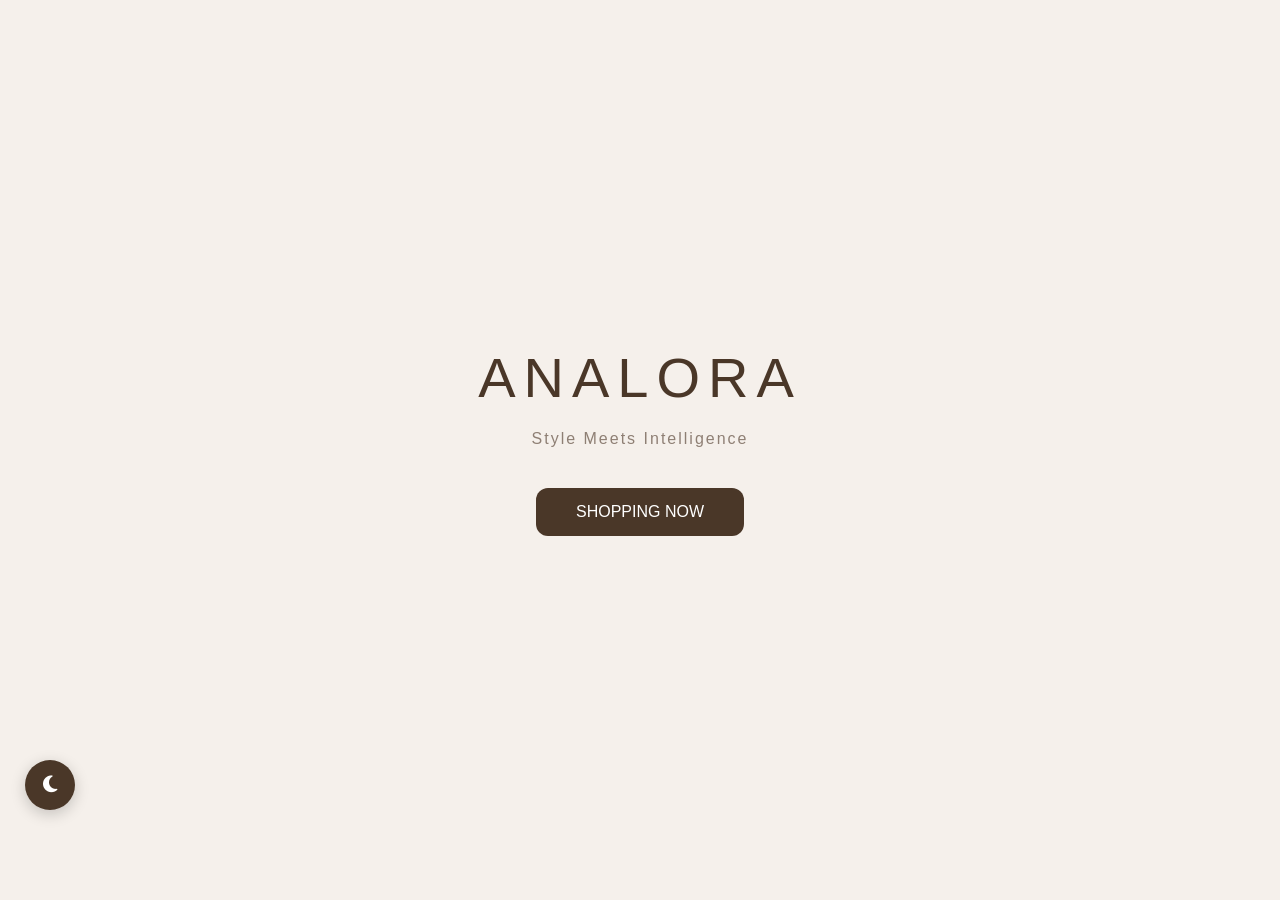
==== index.html @ fb377a67 "Add files via upload" ====
<!DOCTYPE html>
<html lang="ar" dir="rtl">
<head>
    <meta charset="UTF-8">
    <meta name="viewport" content="width=device-width, initial-scale=1.0">
    <meta name="description" content="متجر انالورا - حيث يلتقي الأناقة بالذكاء">
    <meta name="keywords" content="ملابس، أزياء، نسائي، رجالي، متجر أونلاين">
    <title>Analora Store - متجر انالورا</title>
    <link rel="stylesheet" href="https://cdnjs.cloudflare.com/ajax/libs/font-awesome/6.5.1/css/all.min.css">
    <script src="https://cdn.jsdelivr.net/npm/chart.js@4.5.0"></script>

    <link rel="stylesheet" href="css/main.css">
    <link rel="stylesheet" href="css/layout.css">
    <link rel="stylesheet" href="css/components.css">
    <link rel="stylesheet" href="css/pages.css">
    <link rel="stylesheet" href="css/responsive.css">
    <!-- Firebase SDK -->
    <script src="https://www.gstatic.com/firebasejs/9.22.0/firebase-app-compat.js"></script>
    <script src="https://www.gstatic.com/firebasejs/9.22.0/firebase-firestore-compat.js"></script>
    <script src="https://www.gstatic.com/firebasejs/9.22.0/firebase-auth-compat.js"></script>
</head>
<body>

    <!-- ===== LOADING ===== -->
    <div class="loading-overlay" id="loading-overlay">
        <div class="spinner"></div>
    </div>

    <!-- ===== HEADER ===== -->
    <header class="header hidden" id="main-header">
        <div class="header-logo" onclick="showPage('home-page')" title="العودة للرئيسية">ANALORA</div>
        <div class="language-switcher">
            <button class="lang-btn active" data-lang="ar" onclick="setLanguage('ar')">عربي</button>
            <button class="lang-btn" data-lang="en" onclick="setLanguage('en')">English</button>
        </div>
        <div class="header-icons">
            <i class="fas fa-search" onclick="toggleSearch()" title="بحث"></i>
            <i class="fas fa-heart" onclick="showPage('wishlist-page')" title="قائمة المفضلة">
                <span class="wish-count" id="wish-count">0</span>
            </i>
            <i class="fas fa-shopping-bag" onclick="showPage('cart-page')" title="السلة">
                <span class="cart-count" id="cart-count">0</span>
            </i>
        </div>
    </header>

    <!-- ===== SEARCH BAR ===== -->
    <div class="search-bar" id="search-bar">
        <div class="search-input-wrapper">
            <input type="text" class="search-input" id="search-input" placeholder="ابحث عن منتج..." oninput="handleSearch(this.value)">
            <button class="search-icon-btn" onclick="toggleSearch()" title="إغلاق"><i class="fas fa-times"></i></button>
        </div>
        <div class="search-results" id="search-results"></div>
    </div>

    <!-- ===== WELCOME PAGE ===== -->
    <section id="welcome-page" class="page active">
        <h1>ANALORA</h1>
        <p class="tagline" id="site-tagline">Style Meets Intelligence</p>
        <button id="welcome-button" class="btn-main" onclick="showPage('selection-page')">SHOPPING NOW</button>
    </section>

    <!-- ===== SELECTION PAGE ===== -->
    <section id="selection-page" class="page">
        <h2 class="section-title" id="selection-title">اختار مجموعتك من ANALORA</h2>
        <div class="selection-container">
            <button class="gender-card gender-card-women" onclick="showPage('women-page')">
                <div class="gender-image-wrapper">
                    <img src="https://images.unsplash.com/photo-1511919884226-9e5e4e6baa83?auto=format&fit=crop&w=900&q=80" alt="Men's product collection">
                </div>
                <div class="gender-card-body">
                    <div class="gender-card-title" id="women-card-title">ANALORA WOMEN</div>
                    <div class="gender-card-copy" id="women-card-copy">اكتشفي أحدث صيحات الموضة مع لمسات أنثوية جذابة وتصاميم عصرية راقية.</div>
                    <div class="gender-card-cta"><span id="women-card-cta">تسوقي الآن</span> <i class="fas fa-arrow-left"></i></div>
                </div>
            </button>
            <button class="gender-card gender-card-men" onclick="showPage('men-page')">
                <div class="gender-image-wrapper">
                    <img src="https://images.unsplash.com/photo-1524504388940-b1c1722653e1?auto=format&fit=crop&w=900&q=80" alt="Men's fashion collection">
                </div>
                <div class="gender-card-body">
                    <div class="gender-card-title" id="men-card-title">ANALORA MEN</div>
                    <div class="gender-card-copy" id="men-card-copy">استكشف تشكيلات رجالية أنيقة، مريحة، وتتماشى مع كل مناسباتك اليومية.</div>
                    <div class="gender-card-cta"><span id="men-card-cta">تسوق الآن</span> <i class="fas fa-arrow-left"></i></div>
                </div>
            </button>
        </div>
        <div class="back-link" id="selection-back-link" onclick="showPage('welcome-page')">
            <i class="fas fa-arrow-right"></i> العودة للرئيسية
        </div>
    </section>

    <!-- ===== HOME PAGE ===== -->
    <section id="home-page" class="page">
        <div class="home-container">
            <div class="hero-banner">
                <div class="hero-content">
                    <div class="hero-discount" id="hero-discount">25%</div>
                    <div class="hero-text" id="hero-text">خصم على الوصلات الجديدة</div>
                    <button id="hero-button" class="hero-btn" onclick="showPage('women-page')">تسوق الآن</button>
                </div>
                <img src="https://images.unsplash.com/photo-1441986300917-64674bd600d8?w=400&h=400&fit=crop" class="hero-img" alt="عرض خاص">
            </div>
            <div class="shop-by-category">
                <div class="section-header">
                    <h3 id="categories-title">تسوق حسب الفئة</h3>
                </div>
                <div class="category-row">
                    <div class="category-icon-item" onclick="showProducts('women','dresses')">
                        <div class="category-icon-circle"><i class="fas fa-female"></i></div>
                        <span class="category-icon-label" id="category-dresses">فساتين</span>
                    </div>
                    <div class="category-icon-item" onclick="showProducts('women','tops')">
                        <div class="category-icon-circle"><i class="fas fa-tshirt"></i></div>
                        <span class="category-icon-label" id="category-tops">بلوزات</span>
                    </div>
                    <div class="category-icon-item" onclick="showProducts('women','bottoms')">
                        <div class="category-icon-circle"><i class="fas fa-socks"></i></div>
                        <span class="category-icon-label" id="category-bottoms">بناطيل</span>
                    </div>
                    <div class="category-icon-item" onclick="showProducts('women','shoes-bags')">
                        <div class="category-icon-circle"><i class="fas fa-shoe-prints"></i></div>
                        <span class="category-icon-label" id="category-shoes">أحذية</span>
                    </div>
                    <div class="category-icon-item" onclick="showProducts('women','shoes-bags')">
                        <div class="category-icon-circle"><i class="fas fa-shopping-bag"></i></div>
                        <span class="category-icon-label" id="category-bags">حقائب</span>
                    </div>
                </div>
            </div>
            <div class="recommended-section">
                <div class="section-header">
                    <h3 id="recommended-title">موصى به لك</h3>
                    <span class="see-all" id="recommended-see-all" onclick="showPage('women-page')">عرض الكل</span>
                </div>
                <div class="products-scroll" id="recommended-products"></div>
            </div>
        </div>
    </section>

    <!-- ===== WOMEN CATEGORIES ===== -->
    <section id="women-page" class="page">
        <h2 class="section-title">Analora Women</h2>
        <div class="categories-grid">
            <div class="category-card" onclick="showProducts('women', 'dresses')">Dresses</div>
            <div class="category-card" onclick="showProducts('women', 'tops')">Tops</div>
            <div class="category-card" onclick="showProducts('women', 'bottoms')">Bottoms</div>
            <div class="category-card" onclick="showProducts('women', 'shoes-bags')">Shoes & Bags</div>
        </div>
        <div class="back-link" onclick="showPage('selection-page')">
            <i class="fas fa-arrow-right"></i> رجوع للاختيارات
        </div>
    </section>

    <!-- ===== MEN CATEGORIES ===== -->
    <section id="men-page" class="page">
        <h2 class="section-title">Analora Men</h2>
        <div class="categories-grid">
            <div class="category-card" onclick="showProducts('men', 'shirts')">Shirts</div>
            <div class="category-card" onclick="showProducts('men', 'tshirts')">T-shirts</div>
            <div class="category-card" onclick="showProducts('men', 'suits')">Suits</div>
            <div class="category-card" onclick="showProducts('men', 'shoes')">Shoes</div>
        </div>
        <div class="back-link" onclick="showPage('selection-page')">
            <i class="fas fa-arrow-right"></i> رجوع للاختيارات
        </div>
    </section>

    <!-- ===== PRODUCTS PAGE ===== -->
    <section id="products-page" class="page">
        <h2 class="section-title" id="products-title">المنتجات</h2>
        <div class="products-grid" id="products-grid"></div>
        <div class="back-link" id="products-back" onclick="goBackFromProducts()">
            <i class="fas fa-arrow-right"></i> رجوع للأقسام
        </div>
    </section>

    <!-- ===== PRODUCT DETAIL PAGE ===== -->
    <section id="product-detail-page" class="page">
        <div class="product-detail" id="product-detail-content"></div>
        <div class="back-link" onclick="showPage('products-page')">
            <i class="fas fa-arrow-right"></i> رجوع للمنتجات
        </div>
    </section>

    <!-- ===== CART PAGE ===== -->
    <section id="cart-page" class="page">
        <h2 class="section-title">🛒 سلة التسوق</h2>
        <div class="cart-container" id="cart-container">
            <p class="empty-cart">السلة فارغة</p>
        </div>
        <div class="back-link" onclick="showPage('products-page')">
            <i class="fas fa-arrow-right"></i> مواصلة التسوق
        </div>
    </section>

    <!-- ===== CHECKOUT PAGE ===== -->
    <section id="checkout-page" class="page">
        <h2 class="section-title">📦 إتمام الطلب</h2>
        <div class="checkout-container" id="checkout-container">
            <div class="checkout-section">
                <div class="checkout-section-title">
                    <i class="fas fa-map-marker-alt"></i>
                    عنوان التوصيل
                    <button class="change-btn auto-start">تغيير</button>
                </div>
                <div class="address-card active">
                    <div class="address-name">سارة أحمد</div>
                    <div class="address-details">١٢ شارع محمد فريد، القاهرة، مصر</div>
                    <div class="address-phone">+20 100 123 4567</div>
                </div>
            </div>
            <div class="checkout-section">
                <div class="checkout-section-title">
                    <i class="fas fa-clipboard-list"></i>
                    ملخص الطلب
                </div>
                <div id="checkout-items"></div>
                <div id="checkout-summary" class="summary-divider"></div>
            </div>
            <div class="checkout-section">
                <div class="checkout-section-title">
                    <i class="fas fa-credit-card"></i>
                    طريقة الدفع
                </div>
                <label class="payment-method active" for="payment-cod" onclick="selectPayment(this)">
                    <input type="radio" id="payment-cod" name="payment" checked title="الدفع عند الاستلام">
                    <div class="payment-icon"><i class="fas fa-money-bill-wave"></i></div>
                    <div class="payment-label">الدفع عند الاستلام</div>
                </label>
                <label class="payment-method" for="payment-card" onclick="selectPayment(this)">
                    <input type="radio" id="payment-card" name="payment" title="بطاقة ائتمان">
                    <div class="payment-icon"><i class="fas fa-credit-card"></i></div>
                    <div class="payment-label">بطاقة ائتمان</div>
                    <div class="payment-logo">VISA / MasterCard</div>
                </label>
                <label class="payment-method" for="payment-vf" onclick="selectPayment(this)">
                    <input type="radio" id="payment-vf" name="payment" title="فودافون كاش">
                    <div class="payment-icon"><i class="fas fa-mobile-alt"></i></div>
                    <div class="payment-label">فودافون كاش</div>
                </label>
            </div>
            <div class="checkout-section">
                <div class="checkout-section-title">
                    <i class="fas fa-tag"></i>
                    كود الخصم
                </div>
                <div class="promo-input-wrapper">
                    <input type="text" class="promo-input" placeholder="أدخل كود الخصم">
                    <button class="promo-btn">تطبيق</button>
                </div>
            </div>
            <button class="btn-place-order" onclick="placeOrder()">
                <i class="fas fa-lock"></i>
                <span id="place-order-text">إتمام الطلب</span>
            </button>
        </div>
    </section>

    <!-- ===== WISHLIST PAGE ===== -->
    <section id="wishlist-page" class="page">
        <h2 class="section-title">❤️ قائمة المفضلة</h2>
        <div class="wishlist-grid" id="wishlist-grid"></div>
        <div class="back-link" onclick="showPage('products-page')">
            <i class="fas fa-arrow-right"></i> مواصلة التسوق
        </div>
    </section>

    <!-- ===== PROFILE PAGE ===== -->
    <section id="profile-page" class="page">
        <div class="profile-container">
            <div class="profile-header">
                <img src="https://images.unsplash.com/photo-1494790108377-be9c29b29330?w=200" class="profile-avatar" alt="صورة المستخدم">
                <div class="profile-info">
                    <div class="profile-name">سارة أحمد</div>
                    <div class="profile-handle">@analora_user</div>
                </div>
                <button class="profile-edit-btn" aria-label="تعديل الملف الشخصي" title="تعديل الملف الشخصي"><i class="fas fa-pen"></i></button>
            </div>
            <div class="profile-menu">
                <div class="profile-menu-item" onclick="showPage('orders-page')">
                    <div class="profile-menu-icon"><i class="fas fa-file-invoice"></i></div>
                    <div class="profile-menu-label">طلباتي</div>
                    <div class="profile-menu-arrow"><i class="fas fa-chevron-left"></i></div>
                </div>
                <div class="profile-menu-item" onclick="showPage('wishlist-page')">
                    <div class="profile-menu-icon"><i class="fas fa-heart"></i></div>
                    <div class="profile-menu-label">المفضلة</div>
                    <div class="profile-menu-arrow"><i class="fas fa-chevron-left"></i></div>
                </div>
                <div class="profile-menu-item">
                    <div class="profile-menu-icon"><i class="fas fa-map-marker-alt"></i></div>
                    <div class="profile-menu-label">العناوين</div>
                    <div class="profile-menu-arrow"><i class="fas fa-chevron-left"></i></div>
                </div>
                <div class="profile-menu-item">
                    <div class="profile-menu-icon"><i class="fas fa-credit-card"></i></div>
                    <div class="profile-menu-label">طرق الدفع</div>
                    <div class="profile-menu-arrow"><i class="fas fa-chevron-left"></i></div>
                </div>
                <div class="profile-menu-item" onclick="showPage('analytics-page')">
                    <div class="profile-menu-icon"><i class="fas fa-chart-line"></i></div>
                    <div class="profile-menu-label">تحليل سلوكي</div>
                    <div class="profile-menu-arrow"><i class="fas fa-chevron-left"></i></div>
                </div>
                <div class="profile-menu-item">
                    <div class="profile-menu-icon"><i class="fas fa-cog"></i></div>
                    <div class="profile-menu-label">الإعدادات</div>
                    <div class="profile-menu-arrow"><i class="fas fa-chevron-left"></i></div>
                </div>
                <div class="profile-menu-item">
                    <div class="profile-menu-icon"><i class="fas fa-question-circle"></i></div>
                    <div class="profile-menu-label">المساعدة والدعم</div>
                    <div class="profile-menu-arrow"><i class="fas fa-chevron-left"></i></div>
                </div>
            </div>
            <button class="btn-logout" onclick="logout()">
                <i class="fas fa-sign-out-alt"></i> تسجيل الخروج
            </button>
        </div>
    </section>

    <!-- ===== ORDERS PAGE ===== -->
    <section id="orders-page" class="page">
        <h2 class="section-title">📋 طلباتي</h2>
        <div class="checkout-container" id="orders-container">
            <div class="checkout-section">
                <div class="order-item">
                    <img src="https://images.unsplash.com/photo-1595777457583-95e059d581b8?w=200" class="order-item-img" alt="طلب">
                    <div class="order-item-info">
                        <div class="order-item-name">طلب #1234</div>
                        <div class="order-item-meta">فستان سهرة أنيق - مقاس M</div>
                    </div>
                    <div class="order-item-price">١٢٩٩ ج.م</div>
                </div>
                <div class="status-row">
                    <span class="status-text status-success"><i class="fas fa-check-circle"></i> تم التوصيل</span>
                    <span class="status-text status-date">٢٠٢٦/٠٤/١٥</span>
                </div>
            </div>
            <div class="checkout-section">
                <div class="order-item">
                    <img src="https://images.unsplash.com/photo-1521572163474-6864f9cf17ab?w=200" class="order-item-img" alt="طلب">
                    <div class="order-item-info">
                        <div class="order-item-name">طلب #1235</div>
                        <div class="order-item-meta">تيشيرت أساسي أسود - مقاس L</div>
                    </div>
                    <div class="order-item-price">٢٤٩ ج.م</div>
                </div>
                <div class="status-row">
                    <span class="status-text status-warning"><i class="fas fa-shipping-fast"></i> قيد الشحن</span>
                    <span class="status-text status-date">٢٠٢٦/٠٥/٠١</span>
                </div>
            </div>
        </div>
        <div class="back-link" onclick="showPage('profile-page')">
            <i class="fas fa-arrow-right"></i> رجوع للملف الشخصي
        </div>
    </section>

    <!-- ===== ANALYTICS PAGE ===== -->
    <section id="analytics-page" class="page">
        <div class="analytics-container">
            <div class="analytics-header">
                <h2>📊 تحليل سلوك المستهلك</h2>
                <p>رؤى عميقة حول تفضيلاتك وعادات شرائك</p>
            </div>
            <div class="kpi-grid">
                <div class="kpi-card">
                    <div class="kpi-icon brown"><i class="fas fa-shopping-bag"></i></div>
                    <div class="kpi-value" id="kpi-orders">12</div>
                    <div class="kpi-label">جلسات الشراء</div>
                    <div class="kpi-change positive"><i class="fas fa-arrow-up"></i> +25% هذا الشهر</div>
                </div>
                <div class="kpi-card">
                    <div class="kpi-icon green"><i class="fas fa-wallet"></i></div>
                    <div class="kpi-value" id="kpi-spent">8,450</div>
                    <div class="kpi-label">قيمة الصفحات (مشتريات)</div>
                    <div class="kpi-change positive"><i class="fas fa-arrow-up"></i> +15% هذا الشهر</div>
                </div>
                <div class="kpi-card">
                    <div class="kpi-icon red"><i class="fas fa-heart"></i></div>
                    <div class="kpi-value" id="kpi-wishlist">8</div>
                    <div class="kpi-label">الزوار العائدون</div>
                    <div class="kpi-change negative"><i class="fas fa-arrow-down"></i> -2 هذا الأسبوع</div>
                </div>
                <div class="kpi-card">
                    <div class="kpi-icon gold"><i class="fas fa-percentage"></i></div>
                    <div class="kpi-value" id="kpi-discount">35%</div>
                    <div class="kpi-label">معدل التحويل للشراء</div>
                    <div class="kpi-change positive"><i class="fas fa-arrow-up"></i> +5% هذا الشهر</div>
                </div>
            </div>
            <div class="chart-section">
                <div class="chart-header">
                    <div class="chart-title">📅 الجلسات والمشتريات حسب الشهر</div>
                    <div class="chart-filter">
                        <button class="filter-btn active" onclick="updateSpendingChart('6months', this)">٦ أشهر</button>
                        <button class="filter-btn" onclick="updateSpendingChart('year', this)">سنة</button>
                    </div>
                </div>
                <div class="chart-canvas-container">
                    <canvas id="spendingChart"></canvas>
                </div>
            </div>
            <div class="chart-section">
                <div class="chart-header">
                    <div class="chart-title">🎯 توزيع أنواع الزوار</div>
                </div>
                <div class="chart-canvas-container">
                    <canvas id="categoryChart"></canvas>
                </div>
            </div>
            <div class="chart-section">
                <div class="chart-header">
                    <div class="chart-title">📈 سلوك التصفح vs الشراء</div>
                </div>
                <div class="chart-canvas-container">
                    <canvas id="behaviorChart"></canvas>
                </div>
            </div>
            <div class="insights-grid">
                <div class="insight-card">
                    <div class="insight-title">🛍️ فئة مفضلة</div>
                    <div class="insight-text">أنت تفضل قسم الفساتين بنسبة 45% من إجمالي مشترياتك.</div>
                </div>
                <div class="insight-card">
                    <div class="insight-title">⏰ أفضل وقت للشراء</div>
                    <div class="insight-text">معظم مشترياتك تتم يوم الجمعة بين الساعة ٧-٩ مساءً.</div>
                </div>
                <div class="insight-card">
                    <div class="insight-title">💡 توفير محتمل</div>
                    <div class="insight-text">إذا انتظرت العروض الموسمية، يمكنك توفير حتى ٢٠%.</div>
                </div>
            </div>
            <div class="chart-section">
                <div class="chart-title">📋 تفاصيل السلوك الشرائي</div>
                <table class="behavior-table">
                    <thead>
                        <tr>
                            <th>الفئة</th>
                            <th>عدد الزيارات</th>
                            <th>عدد المشتريات</th>
                            <th>معدل التحويل</th>
                            <th>الاتجاه</th>
                        </tr>
                    </thead>
                    <tbody id="behavior-table-body">
                        <tr>
                            <td>فساتين</td>
                            <td>45</td>
                            <td>8</td>
                            <td>17.8%</td>
                            <td><span class="trend-indicator trend-up"><i class="fas fa-arrow-up"></i> صاعد</span></td>
                        </tr>
                        <tr>
                            <td>بلوزات</td>
                            <td>32</td>
                            <td>5</td>
                            <td>15.6%</td>
                            <td><span class="trend-indicator trend-up"><i class="fas fa-arrow-up"></i> صاعد</span></td>
                        </tr>
                        <tr>
                            <td>أحذية</td>
                            <td>28</td>
                            <td>3</td>
                            <td>10.7%</td>
                            <td><span class="trend-indicator trend-down"><i class="fas fa-arrow-down"></i> هابط</span></td>
                        </tr>
                        <tr>
                            <td>حقائب</td>
                            <td>15</td>
                            <td>2</td>
                            <td>13.3%</td>
                            <td><span class="trend-indicator trend-up"><i class="fas fa-arrow-up"></i> صاعد</span></td>
                        </tr>
                    </tbody>
                </table>
            </div>
        </div>
        <div class="back-link" onclick="showPage('profile-page')">
            <i class="fas fa-arrow-right"></i> رجوع للملف الشخصي
        </div>
    </section>

    <!-- ===== FOOTER ===== -->
    <footer class="footer hidden" id="main-footer">
        <div class="footer-content">
            <div class="footer-section">
                <h4>ANALORA</h4>
                <p>Style Meets Intelligence</p>
                <p>أنا لورا، حيث يلتقي الأناقة بالذكاء</p>
            </div>
            <div class="footer-section">
                <h4>روابط سريعة</h4>
                <a href="#" onclick="event.preventDefault(); showPage('home-page')">الرئيسية</a>
                <a href="#" onclick="event.preventDefault(); showPage('selection-page')">المجموعات</a>
                <a href="#" onclick="event.preventDefault(); showPage('cart-page')">السلة</a>
                <a href="#" onclick="event.preventDefault(); showPage('wishlist-page')">المفضلة</a>
            </div>
            <div class="footer-section">
                <h4>تواصل معنا</h4>
                <p><i class="fas fa-envelope"></i> hello@analora.com</p>
                <p><i class="fas fa-phone"></i> +20 123 456 7890</p>
                <div class="social-icons">
                    <a href="https://facebook.com" target="_blank" rel="noopener noreferrer" title="Facebook"><i class="fab fa-facebook-f"></i></a>
                    <a href="https://instagram.com" target="_blank" rel="noopener noreferrer" title="Instagram"><i class="fab fa-instagram"></i></a>
                    <a href="https://twitter.com" target="_blank" rel="noopener noreferrer" title="Twitter"><i class="fab fa-twitter"></i></a>
                    <a href="https://whatsapp.com" target="_blank" rel="noopener noreferrer" title="WhatsApp"><i class="fab fa-whatsapp"></i></a>
                </div>
            </div>
        </div>
        <div class="footer-bottom">
            © 2026 Analora Store. جميع الحقوق محفوظة.
        </div>
    </footer>

    <!-- ===== BOTTOM NAVIGATION ===== -->
    <nav class="bottom-nav hidden" id="bottom-nav">
        <div class="nav-item active" onclick="showPage('home-page')" data-page="home-page">
            <i class="fas fa-home"></i>
            <span>الرئيسية</span>
        </div>
        <div class="nav-item" onclick="showPage('women-page')" data-page="women-page">
            <i class="fas fa-store"></i>
            <span>المتجر</span>
        </div>
        <div class="nav-center-btn" onclick="showPage('analytics-page')">
            <i class="fas fa-plus"></i>
        </div>
        <div class="nav-item" onclick="showPage('cart-page')" data-page="cart-page">
            <i class="fas fa-shopping-bag"></i>
            <span>السلة</span>
        </div>
        <div class="nav-item" onclick="showPage('profile-page')" data-page="profile-page">
            <i class="fas fa-user"></i>
            <span>حسابي</span>
        </div>
    </nav>

    <!-- ===== THEME TOGGLE ===== -->
    <button class="theme-toggle" id="theme-toggle" onclick="toggleTheme()" title="تبديل الوضع">
        <i class="fas fa-moon" id="theme-icon"></i>
    </button>

    <!-- ===== SCRIPTS - ORDER IS CRITICAL ===== -->
    <script src="js/config.js"></script>
    <script src="js/consumer-dataset.js"></script>
    <script src="js/data.js"></script>
    <script src="js/utils.js"></script>
    <script src="js/theme.js"></script>
    <script src="js/navigation.js"></script>
    <script src="js/search.js"></script>
    <script src="js/products.js"></script>
    <script src="js/wishlist.js"></script>
    <script src="js/cart.js"></script>
    <script src="js/checkout.js"></script>
    <script src="js/charts.js"></script>
    <script src="js/firebase.js"></script>
    <script src="js/app.js"></script>

</body>
</html>
---- css/main.css ----
/* ===== CSS Variables ===== */
:root {
    --bg-color: #f5f0eb;
    --main-brown: #4a3728;
    --white: #ffffff;
    --accent: #d7ccc8;
    --light-brown: #8e7f74;
    --hover-brown: #3d2e21;
    --card-bg: #ffffff;
    --text-color: #4a3728;
    --border-color: #d7ccc8;
    --shadow: rgba(0,0,0,0.05);
    --input-bg: #ffffff;
    --footer-bg: #4a3728;
    --footer-text: #d7ccc8;
    --success-color: #27ae60;
    --error-color: #c0392b;
    --warning-color: #f39c12;
    --gold: #c9a882;
    --cream: #faf6f1;
}

[data-theme="dark"] {
    --bg-color: #1a1512;
    --main-brown: #c9a882;
    --white: #2d2420;
    --accent: #5a4a3f;
    --light-brown: #a09080;
    --hover-brown: #d4b896;
    --card-bg: #2d2420;
    --text-color: #e8ddd4;
    --border-color: #5a4a3f;
    --shadow: rgba(0,0,0,0.3);
    --input-bg: #3d3228;
    --footer-bg: #2d2420;
    --footer-text: #a09080;
    --cream: #2d2420;
}

/* ===== Reset & Base ===== */
* { margin: 0; padding: 0; box-sizing: border-box; }
html { scroll-behavior: smooth; }

body {
    font-family: 'Segoe UI', Tahoma, Geneva, Verdana, sans-serif;
    background-color: var(--bg-color);
    color: var(--text-color);
    overflow-x: hidden;
    transition: background-color 0.4s, color 0.4s;
    min-height: 100vh;
    display: flex;
    flex-direction: column;
}

/* ===== Typography ===== */
h1 {
    font-size: 3.5rem;
    letter-spacing: 8px;
    margin-bottom: 5px;
    font-weight: 300;
    color: var(--main-brown);
    transition: color 0.4s;
    animation: slideDown 0.6s ease;
}

.section-title {
    font-weight: 400;
    margin-bottom: 30px;
    font-size: 1.8rem;
    color: var(--text-color);
    animation: slideDown 0.6s ease;
}

/* ===== Buttons ===== */
.btn-main {
    background-color: var(--main-brown);
    color: white;
    padding: 15px 40px;
    border: none;
    border-radius: 12px;
    font-size: 1rem;
    cursor: pointer;
    transition: background-color 0.3s ease;
    letter-spacing: normal;
    animation: fadeIn 0.8s ease 0.4s both;
}

.btn-main:hover { background-color: var(--hover-brown); }
.btn-main:active { opacity: 0.95; }

.btn-add-cart {
    background: var(--main-brown);
    color: white;
    padding: 12px 40px;
    border: none;
    border-radius: 12px;
    font-size: 1rem;
    cursor: pointer;
    transition: background-color 0.3s ease;
    display: flex;
    align-items: center;
    gap: 10px;
}

.btn-add-cart:hover { background: var(--hover-brown); }
.btn-add-cart:active { opacity: 0.95; }

/* ===== Theme Toggle ===== */
.theme-toggle {
    position: fixed;
    bottom: 90px;
    left: 25px;
    width: 50px; height: 50px;
    border-radius: 50%;
    background: var(--main-brown);
    color: white;
    border: none;
    cursor: pointer;
    font-size: 1.2rem;
    box-shadow: 0 4px 15px rgba(0,0,0,0.2);
    z-index: 1001;
    transition: 0.3s;
    display: flex;
    align-items: center;
    justify-content: center;
}

.theme-toggle:hover { transform: scale(1.1); }
.theme-toggle:active { transform: scale(0.95); }

/* ===== Loading ===== */
.loading-overlay {
    position: fixed;
    top: 0; left: 0; right: 0; bottom: 0;
    background: rgba(245, 240, 235, 0.95);
    display: none;
    align-items: center;
    justify-content: center;
    z-index: 2000;
}

[data-theme="dark"] .loading-overlay { background: rgba(26, 21, 18, 0.95); }
.loading-overlay.active { display: flex; }

.spinner {
    width: 50px; height: 50px;
    border: 3px solid var(--border-color);
    border-top-color: var(--main-brown);
    border-radius: 50%;
    animation: spin 1s linear infinite;
}

/* ===== Toast ===== */
.toast {
    position: fixed;
    bottom: 90px;
    left: 50%;
    transform: translateX(-50%);
    background: var(--main-brown);
    color: white;
    padding: 12px 30px;
    border-radius: 25px;
    font-size: 0.95rem;
    z-index: 3000;
    animation: slideUp 0.3s ease;
    box-shadow: 0 4px 15px rgba(0,0,0,0.2);
}

/* ===== Back Link ===== */
.back-link {
    margin-top: 40px;
    color: var(--main-brown);
    cursor: pointer;
    font-size: 0.9rem;
    opacity: 0.7;
    transition: 0.3s;
    display: flex;
    align-items: center;
    gap: 5px;
    -webkit-user-select: none;
    -moz-user-select: none;
    -ms-user-select: none;
    user-select: none;
}

.back-link:hover { opacity: 1; transform: translateX(-5px); }

/* ===== Empty State ===== */
.empty-cart {
    color: var(--light-brown);
    font-size: 1.1rem;
    margin: 40px 0;
    text-align: center;
}

/* ===== Animations ===== */
@keyframes fadeIn {
    from { opacity: 0; transform: translateY(20px); }
    to { opacity: 1; transform: translateY(0); }
}

@keyframes slideDown {
    from { opacity: 0; transform: translateY(-20px); }
    to { opacity: 1; transform: translateY(0); }
}

@keyframes slideUp {
    from { transform: translateX(-50%) translateY(100px); opacity: 0; }
    to { transform: translateX(-50%) translateY(0); opacity: 1; }
}

@keyframes spin { to { transform: rotate(360deg); } }

@keyframes pulse {
    0%, 100% { transform: scale(1); }
    50% { transform: scale(1.2); }
}

.page.active { animation: fadeIn 0.4s ease; }

/* ===== Responsive ===== */
@media (max-width: 600px) {
    h1 { font-size: 2.5rem; letter-spacing: 4px; }
    .section-title { font-size: 1.5rem; }
    .btn-main { padding: 15px 40px; font-size: 1rem; }
    .btn-add-cart { padding: 12px 40px; }
}

@media (max-width: 400px) {
    h1 { font-size: 2rem; }
    .section-title { font-size: 1.3rem; }
}
---- css/layout.css ----
/* ===== HEADER ===== */
.header {
    position: fixed;
    top: 0; left: 0; right: 0;
    height: 60px;
    background: var(--card-bg);
    display: flex;
    justify-content: space-between;
    align-items: center;
    padding: 0 25px;
    box-shadow: 0 2px 15px var(--shadow);
    z-index: 1000;
    transition: background-color 0.4s;
}
.header-logo {
    font-size: 1.5rem;
    font-weight: 300;
    letter-spacing: 4px;
    cursor: pointer;
    color: var(--main-brown);
    transition: color 0.4s, transform 0.3s;
    -webkit-user-select: none;
    -moz-user-select: none;
    -ms-user-select: none;
    user-select: none;
}
.header-logo:hover { transform: scale(1.05); }

/* ===== SEARCH BAR ===== */
.search-bar {
    position: fixed;
    top: 60px; left: 0; right: 0;
    background: var(--card-bg);
    padding: 15px 20px;
    box-shadow: 0 2px 10px var(--shadow);
    z-index: 999;
    display: none;
    transform: translateY(-100%);
    transition: transform 0.3s;
}
.search-bar.active {
    display: block;
    transform: translateY(0);
}

/* ===== BOTTOM NAVIGATION ===== */
.bottom-nav {
    position: fixed;
    bottom: 0; left: 0; right: 0;
    height: 70px;
    background: var(--card-bg);
    display: flex;
    justify-content: space-around;
    align-items: center;
    box-shadow: 0 -2px 15px var(--shadow);
    z-index: 1000;
    transition: background-color 0.4s;
    padding-bottom: env(safe-area-inset-bottom);
}

.language-switcher {
    display: flex;
    gap: 8px;
    align-items: center;
}

.language-switcher .lang-btn {
    padding: 7px 14px;
    border-radius: 12px;
    border: 1px solid transparent;
    background: var(--card-bg);
    color: var(--main-brown);
    font-size: 0.9rem;
    cursor: pointer;
    transition: background-color 0.2s ease, color 0.2s ease, border-color 0.2s ease;
}

.language-switcher .lang-btn:hover {
    background: var(--accent);
    color: white;
}

.language-switcher .lang-btn.active {
    background: var(--main-brown);
    color: white;
    border-color: var(--main-brown);
}

.header-icons { display: flex; gap: 20px; font-size: 1.2rem; cursor: pointer; color: var(--main-brown); position: relative; }
.header-icons i { transition: 0.2s; }
.header-icons i:hover { transform: scale(1.1); }
.cart-count, .wish-count {
    position: absolute; top: -8px; right: -8px;
    background: var(--error-color); color: white;
    font-size: 0.65rem; width: 18px; height: 18px;
    border-radius: 50%; display: flex; align-items: center; justify-content: center;
}
.search-input-wrapper { display: flex; gap: 10px; }
.search-input { flex: 1; padding: 12px 16px; border-radius: 25px; border: 1px solid var(--border-color); background: var(--input-bg); }

.nav-item { display: flex; flex-direction: column; align-items: center; gap: 4px; font-size: 0.7rem; color: var(--light-brown); cursor: pointer; transition: 0.2s; }
.nav-item i { font-size: 1.2rem; }
.nav-item.active { color: var(--main-brown); }
.nav-center-btn {
    width: 56px; height: 56px; border-radius: 50%;
    background: var(--main-brown); color: white;
    display: flex; align-items: center; justify-content: center;
    font-size: 1.4rem; margin-top: -25px; cursor: pointer;
    box-shadow: 0 4px 15px rgba(0,0,0,0.2);
}
.footer-content { display: grid; grid-template-columns: repeat(auto-fit, minmax(200px, 1fr)); gap: 30px; max-width: 1200px; margin: 0 auto; }
.footer-section a { display: block; color: var(--footer-text); text-decoration: none; margin: 6px 0; opacity: 0.85; }
.footer-bottom { text-align: center; margin-top: 30px; padding-top: 20px; border-top: 1px solid rgba(255,255,255,0.1); font-size: 0.85rem; }
.social-icons { display: flex; gap: 15px; margin-top: 10px; }
.social-icons a { color: var(--footer-text); font-size: 1.1rem; }

.home-container { width: 100%; padding: 0 10px; }
.hero-img { width: 140px; height: 140px; border-radius: 15px; object-fit: cover; }
.hero-content { flex: 1; }
.hero-discount { font-size: 2.5rem; font-weight: 700; }
.hero-btn { margin-top: 15px; padding: 10px 25px; background: white; color: var(--main-brown); border: none; border-radius: 20px; cursor: pointer; }
.category-row { display: flex; gap: 15px; overflow-x: auto; padding: 10px 0; }
.category-icon-item { text-align: center; cursor: pointer; min-width: 70px; }
.category-icon-circle { width: 55px; height: 55px; border-radius: 50%; background: var(--card-bg); display: flex; align-items: center; justify-content: center; margin: 0 auto 8px; }
.section-header { display: flex; justify-content: space-between; align-items: center; margin-bottom: 15px; }
.see-all { color: var(--main-brown); cursor: pointer; font-size: 0.9rem; }

.checkout-container { max-width: 600px; margin: 0 auto; }
.checkout-section { background: var(--card-bg); border-radius: 15px; padding: 20px; margin-bottom: 15px; box-shadow: 0 2px 10px var(--shadow); }
.checkout-section-title { display: flex; align-items: center; gap: 10px; font-weight: 600; margin-bottom: 15px; }
.order-item { display: flex; gap: 12px; align-items: center; }
.order-item-img { width: 60px; height: 60px; border-radius: 10px; object-fit: cover; }
.order-item-info { flex: 1; }
.order-item-price { font-weight: 600; color: var(--main-brown); }
.payment-method { display: flex; align-items: center; gap: 12px; padding: 12px; border: 1px solid var(--border-color); border-radius: 10px; margin-bottom: 10px; cursor: pointer; }
.payment-method.active { border-color: var(--main-brown); background: var(--cream); }
.btn-place-order { width: 100%; padding: 16px; background: var(--main-brown); color: white; border: none; border-radius: 12px; font-size: 1rem; cursor: pointer; margin-top: 10px; }

/* ===== FOOTER ===== */
.footer {
    background: var(--footer-bg);
    color: var(--footer-text);
    padding: 40px 20px 20px;
    width: 100%;
    margin-top: auto;
    transition: background-color 0.4s;
}
---- css/components.css ----
/* ===== BUTTONS ===== */
.btn-main {
    background-color: var(--main-brown);
    color: white;
    padding: 15px 40px;
    border: none;
    border-radius: 12px;
    font-size: 1rem;
    cursor: pointer;
    transition: background-color 0.3s ease;
    letter-spacing: normal;
}
.btn-main:hover { background-color: var(--hover-brown); }
.btn-main:active { opacity: 0.95; }

.btn-add-cart {
    background: var(--main-brown);
    color: white;
    padding: 12px 40px;
    border: none;
    border-radius: 12px;
    font-size: 1rem;
    cursor: pointer;
    transition: background-color 0.3s ease;
    display: flex;
    align-items: center;
    gap: 10px;
}
.btn-add-cart:hover { background: var(--hover-brown); }
.btn-add-cart:active { opacity: 0.95; }

/* ===== CARDS ===== */
.product-card {
    background: var(--card-bg);
    border-radius: 15px;
    overflow: hidden;
    box-shadow: 0 2px 10px var(--shadow);
    transition: 0.3s;
    cursor: pointer;
    position: relative;
    animation: fadeIn 0.6s ease;
}
.product-card:hover {
    transform: translateY(-5px);
    box-shadow: 0 10px 30px var(--shadow);
}

/* ===== TOAST ===== */
.toast {
    position: fixed;
    bottom: 90px;
    left: 50%;
    transform: translateX(-50%);
    background: var(--main-brown);
    color: white;
    padding: 12px 30px;
    border-radius: 25px;
    font-size: 0.95rem;
    z-index: 3000;
    animation: slideUp 0.3s ease;
    box-shadow: 0 4px 15px rgba(0,0,0,0.2);
}

/* ===== THEME TOGGLE ===== */
.theme-toggle {
    position: fixed;
    bottom: 90px;
    left: 25px;
    width: 50px; height: 50px;
    border-radius: 50%;
    background: var(--main-brown);
    color: white;
    border: none;
    cursor: pointer;
    font-size: 1.2rem;
    box-shadow: 0 4px 15px rgba(0,0,0,0.2);
    z-index: 1001;
    transition: 0.3s;
    display: flex;
    align-items: center;
    justify-content: center;
}
---- css/pages.css ----
/* Styles extracted from index.html (pages styles) */
:root {
    --bg-color: #f5f0eb;
    --main-brown: #4a3728;
    --white: #ffffff;
    --accent: #d7ccc8;
    --light-brown: #8e7f74;
    --hover-brown: #3d2e21;
    --card-bg: #ffffff;
    --text-color: #4a3728;
    --border-color: #d7ccc8;
    --shadow: rgba(0,0,0,0.05);
    --input-bg: #ffffff;
    --footer-bg: #4a3728;
    --footer-text: #d7ccc8;
    --success-color: #27ae60;
    --error-color: #c0392b;
    --warning-color: #f39c12;
    --gold: #c9a882;
    --cream: #faf6f1;
}

[data-theme="dark"] {
    --bg-color: #1a1512;
    --main-brown: #c9a882;
    --white: #2d2420;
    --accent: #5a4a3f;
    --light-brown: #a09080;
    --hover-brown: #d4b896;
    --card-bg: #2d2420;
    --text-color: #e8ddd4;
    --border-color: #5a4a3f;
    --shadow: rgba(0,0,0,0.3);
    --input-bg: #3d3228;
    --footer-bg: #2d2420;
    --footer-text: #a09080;
    --cream: #2d2420;
}

* { margin: 0; padding: 0; box-sizing: border-box; }
html { scroll-behavior: smooth; }
body {
    font-family: 'Segoe UI', Tahoma, Geneva, Verdana, sans-serif;
    background-color: var(--bg-color);
    color: var(--text-color);
    overflow-x: hidden;
    transition: background-color 0.4s, color 0.4s;
    min-height: 100vh;
    display: flex;
    flex-direction: column;
}

/* ===== HEADER ===== */
.header {
    position: fixed;
    top: 0; left: 0; right: 0;
    height: 60px;
    background: var(--card-bg);
    display: flex;
    justify-content: space-between;
    align-items: center;
    padding: 0 25px;
    box-shadow: 0 2px 15px var(--shadow);
    z-index: 1000;
    transition: background-color 0.4s;
}
/* ... rest of the CSS (omitted for brevity in patch) ... */

/* NOTE: The full pages.css content was extracted from index.html's inline <style> block.
   If you need the rest of the file expanded here, I can update it to include every rule.
*/
/* ===== WELCOME PAGE ===== */
#welcome-page {
    background: linear-gradient(rgba(245, 240, 235, 0.88), rgba(245, 240, 235, 0.88)),
                url('https://images.unsplash.com/photo-1441986300917-64674bd600d8?w=1920&h=1080&fit=crop');
    background-size: cover;
    background-position: center;
    background-attachment: fixed;
}
[data-theme="dark"] #welcome-page {
    background: linear-gradient(rgba(26, 21, 18, 0.92), rgba(26, 21, 18, 0.92)),
                url('https://images.unsplash.com/photo-1441986300917-64674bd600d8?w=1920&h=1080&fit=crop');
}

/* ===== HOME PAGE ===== */
#home-page { justify-content: flex-start; padding-top: 80px; }
.hero-banner {
    background: linear-gradient(135deg, var(--main-brown) 0%, var(--hover-brown) 100%);
    border-radius: 20px;
    padding: 30px;
    margin-bottom: 30px;
    display: flex;
    align-items: center;
    justify-content: space-between;
    color: white;
    position: relative;
    overflow: hidden;
}

/* ===== CART PAGE ===== */
.cart-item {
    display: flex;
    align-items: center;
    background: var(--card-bg);
    border-radius: 15px;
    padding: 15px;
    margin-bottom: 15px;
    gap: 15px;
    box-shadow: 0 2px 10px var(--shadow);
    animation: slideDown 0.4s ease;
}

/* ===== ANALYTICS PAGE ===== */
.kpi-grid {
    display: grid;
    grid-template-columns: repeat(auto-fit, minmax(200px, 1fr));
    gap: 15px;
    margin-bottom: 30px;
}
.kpi-card {
    background: var(--card-bg);
    border-radius: 15px;
    padding: 20px;
    box-shadow: 0 2px 10px var(--shadow);
    transition: 0.3s;
}
.chart-section {
    background: var(--card-bg);
    border-radius: 20px;
    padding: 25px;
    margin-bottom: 20px;
    box-shadow: 0 2px 10px var(--shadow);
}

/* ===== PAGE ROUTING ===== */
.page {
    display: none;
    flex-direction: column;
    min-height: 100vh;
    padding: 80px 20px 100px;
    width: 100%;
    max-width: 1200px;
    margin: 0 auto;
}
.page.active { display: flex; }
#welcome-page {
    align-items: center;
    justify-content: center;
    text-align: center;
    max-width: none;
}
#welcome-page .tagline { margin: 15px 0 40px; color: var(--light-brown); letter-spacing: 2px; }

/* ===== SELECTION ===== */
.selection-container {
    display: grid;
    grid-template-columns: repeat(auto-fit, minmax(260px, 1fr));
    gap: 24px;
    width: 100%;
    margin: 0 auto;
    max-width: 1080px;
}
.gender-card {
    display: flex;
    flex-direction: column;
    align-items: stretch;
    text-align: left;
    background: rgba(255,255,255,0.9);
    border: 1px solid rgba(179, 136, 115, 0.18);
    border-radius: 30px;
    overflow: hidden;
    box-shadow: 0 24px 60px rgba(0,0,0,0.12);
    cursor: pointer;
    transition: transform 0.3s ease, border-color 0.3s ease, box-shadow 0.3s ease;
}
.gender-card:hover {
    transform: translateY(-6px);
    border-color: rgba(184, 84, 38, 0.4);
    box-shadow: 0 28px 70px rgba(0,0,0,0.16);
}
.gender-image-wrapper {
    position: relative;
    min-height: 280px;
    overflow: hidden;
}
.gender-image-wrapper::after {
    content: "";
    position: absolute;
    inset: 0;
    background: linear-gradient(180deg, rgba(0,0,0,0.08), rgba(0,0,0,0.32));
}
.gender-card img {
    width: 100%;
    height: 100%;
    object-fit: cover;
    display: block;
}
.gender-card-body {
    padding: 28px 26px 30px;
}
.gender-card-title {
    font-size: 1.7rem;
    font-weight: 700;
    letter-spacing: 0.02em;
    margin-bottom: 12px;
    color: var(--text-color);
}
.gender-card-copy {
    color: var(--light-brown);
    line-height: 1.7;
    margin-bottom: 22px;
    font-size: 0.98rem;
}
.gender-card-cta {
    display: inline-flex;
    align-items: center;
    gap: 10px;
    padding: 14px 24px;
    border-radius: 999px;
    border: none;
    color: #fff;
    font-weight: 600;
    font-size: 0.95rem;
    letter-spacing: 0.03em;
    background: var(--main-brown);
    transition: filter 0.25s ease;
}
.gender-card-cta:hover {
    filter: brightness(1.08);
}
.gender-card-women .gender-card-cta {
    background: linear-gradient(135deg, #c96d7f, #8e4a5f);
}
.gender-card-men .gender-card-cta {
    background: linear-gradient(135deg, #4b6c95, #233d5a);
}
.gender-card-cta i {
    font-size: 0.96rem;
}
.btn-collection {
    display: none;
}

/* ===== PRODUCTS ===== */
.products-grid, .wishlist-grid, .categories-grid {
    display: grid;
    grid-template-columns: repeat(auto-fill, minmax(160px, 1fr));
    gap: 20px;
}
.category-card {
    background: var(--card-bg);
    border-radius: 15px;
    padding: 40px 20px;
    text-align: center;
    cursor: pointer;
    transition: 0.3s;
    box-shadow: 0 2px 10px var(--shadow);
    font-weight: 500;
}
.category-card:hover { transform: translateY(-5px); border: 1px solid var(--main-brown); }
.products-scroll { display: flex; gap: 15px; overflow-x: auto; padding-bottom: 10px; }
.product-card img { width: 100%; height: 180px; object-fit: cover; }
.product-card .product-info { padding: 12px; }
.product-card .product-price { color: var(--main-brown); font-weight: 600; }

/* ===== ANALYTICS (extended) ===== */
.analytics-container { width: 100%; }
.analytics-header { margin-bottom: 25px; }
.analytics-header h2 { font-size: 1.6rem; margin-bottom: 8px; }
.analytics-header p { color: var(--light-brown); font-size: 0.95rem; }
.kpi-icon {
    width: 44px; height: 44px; border-radius: 12px;
    display: flex; align-items: center; justify-content: center;
    margin-bottom: 12px; font-size: 1.1rem; color: white;
}
.kpi-icon.brown { background: var(--main-brown); }
.kpi-icon.green { background: var(--success-color); }
.kpi-icon.red { background: var(--error-color); }
.kpi-icon.gold { background: var(--gold); }
.kpi-value { font-size: 1.8rem; font-weight: 600; color: var(--main-brown); }
.kpi-label { font-size: 0.85rem; color: var(--light-brown); margin: 4px 0; }
.kpi-change { font-size: 0.75rem; margin-top: 8px; }
.kpi-change.positive { color: var(--success-color); }
.kpi-change.negative { color: var(--error-color); }
.chart-header { display: flex; justify-content: space-between; align-items: center; flex-wrap: wrap; gap: 10px; margin-bottom: 15px; }
.chart-title { font-weight: 600; font-size: 1.05rem; }
.chart-filter { display: flex; gap: 8px; }
.filter-btn {
    padding: 6px 14px; border-radius: 20px; border: 1px solid var(--border-color);
    background: transparent; cursor: pointer; font-size: 0.85rem; color: var(--text-color);
}
.filter-btn.active, .filter-btn:hover { background: var(--main-brown); color: white; border-color: var(--main-brown); }
.chart-canvas-container { position: relative; height: 300px; width: 100%; }
.insights-grid { display: grid; grid-template-columns: repeat(auto-fit, minmax(220px, 1fr)); gap: 15px; margin-bottom: 25px; }
.insight-card { background: var(--cream); border-radius: 15px; padding: 18px; border: 1px solid var(--border-color); }
.insight-title { font-weight: 600; margin-bottom: 8px; }
.insight-text { font-size: 0.9rem; color: var(--light-brown); line-height: 1.5; }
.behavior-table { width: 100%; border-collapse: collapse; margin-top: 15px; font-size: 0.9rem; }
.behavior-table th, .behavior-table td { padding: 12px; text-align: right; border-bottom: 1px solid var(--border-color); }
.behavior-table th { background: var(--cream); font-weight: 600; }
.trend-up { color: var(--success-color); }
.trend-down { color: var(--error-color); }

/* ===== PROFILE ===== */
.profile-container { width: 100%; max-width: 500px; margin: 0 auto; }
.profile-header { display: flex; align-items: center; gap: 15px; margin-bottom: 25px; }
.profile-avatar { width: 70px; height: 70px; border-radius: 50%; object-fit: cover; }
.profile-name { font-size: 1.3rem; font-weight: 600; }
.profile-handle { color: var(--light-brown); font-size: 0.9rem; }
.profile-edit-btn { margin-right: auto; background: var(--card-bg); border: 1px solid var(--border-color); width: 40px; height: 40px; border-radius: 50%; cursor: pointer; }
.profile-menu-item {
    display: flex; align-items: center; gap: 15px; padding: 16px;
    background: var(--card-bg); border-radius: 12px; margin-bottom: 10px;
    cursor: pointer; transition: 0.2s; box-shadow: 0 1px 5px var(--shadow);
}
.profile-menu-item:hover { transform: translateX(-3px); }
.profile-menu-icon { width: 40px; height: 40px; background: var(--cream); border-radius: 10px; display: flex; align-items: center; justify-content: center; color: var(--main-brown); }
.profile-menu-arrow { margin-right: auto; color: var(--light-brown); }
.btn-logout { width: 100%; padding: 14px; margin-top: 20px; background: transparent; border: 1px solid var(--error-color); color: var(--error-color); border-radius: 12px; cursor: pointer; }
.hidden { display: none !important; }
.auto-start { margin-inline-start: auto; }
.summary-divider { margin-top: 15px; border-top: 1px solid var(--border-color); padding-top: 15px; }
.summary-row { display: flex; justify-content: space-between; margin-bottom: 8px; }
.summary-total { display: flex; justify-content: space-between; font-weight: 700; font-size: 1.1rem; }
.status-row { display: flex; justify-content: space-between; margin-top: 10px; padding-top: 10px; border-top: 1px solid var(--border-color); }
.status-text { font-size: 0.85rem; }
.status-success { color: var(--success-color); }
.status-warning { color: var(--warning-color); }
.status-date { color: var(--light-brown); }
---- css/responsive.css ----
@media (max-width: 600px) {
    h1 { font-size: 2.5rem; letter-spacing: 4px; }
    .products-grid, .wishlist-grid { grid-template-columns: repeat(2, 1fr); }
    .footer-content { flex-direction: column; text-align: center; }
    .detail-actions { flex-direction: column; width: 100%; }
    .categories-grid { grid-template-columns: 1fr; }
    .header { padding: 0 15px; }
    .page { padding: 80px 15px 90px; }
    .hero-banner { flex-direction: column; text-align: center; }
    .kpi-grid { grid-template-columns: repeat(2, 1fr); }
    .chart-canvas-container { height: 250px; }
}

@media (max-width: 400px) {
    h1 { font-size: 2rem; }
    .section-title { font-size: 1.5rem; }
    .products-grid, .wishlist-grid { grid-template-columns: 1fr; gap: 15px; }
    .kpi-grid { grid-template-columns: 1fr; }
}
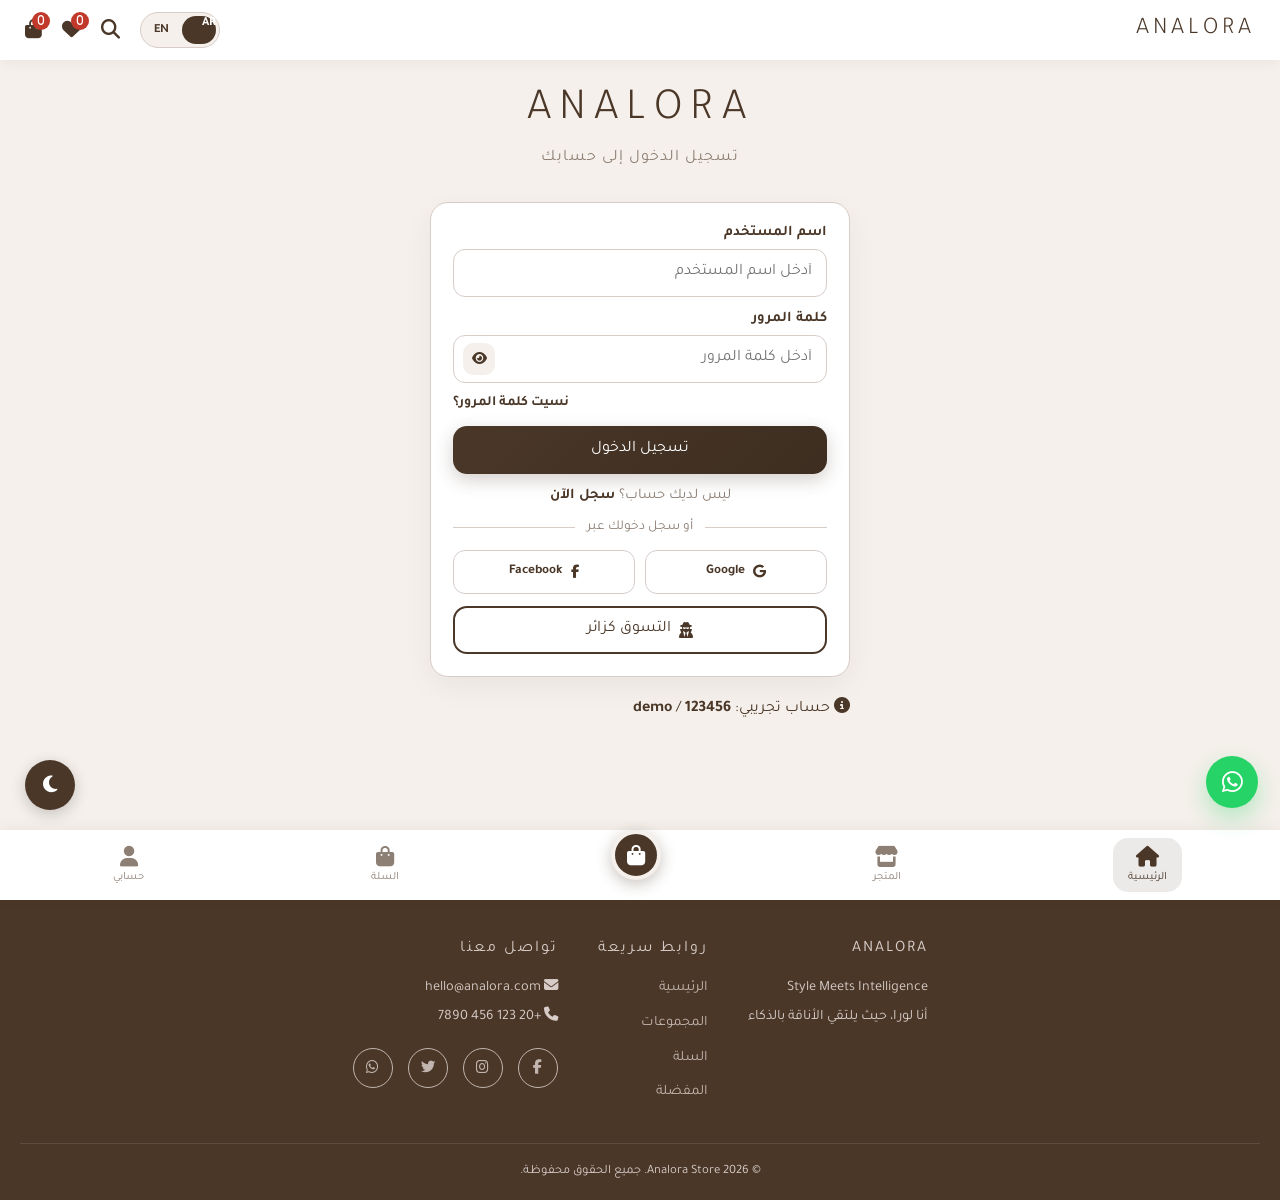
==== commit 0a84a884: "Add files via upload" ====
--- a/index.html
+++ b/index.html
@@ -1,563 +1,6419 @@
-<!DOCTYPE html>
-<html lang="ar" dir="rtl">
-<head>
-    <meta charset="UTF-8">
-    <meta name="viewport" content="width=device-width, initial-scale=1.0">
-    <meta name="description" content="متجر انالورا - حيث يلتقي الأناقة بالذكاء">
-    <meta name="keywords" content="ملابس، أزياء، نسائي، رجالي، متجر أونلاين">
-    <title>Analora Store - متجر انالورا</title>
-    <link rel="stylesheet" href="https://cdnjs.cloudflare.com/ajax/libs/font-awesome/6.5.1/css/all.min.css">
-    <script src="https://cdn.jsdelivr.net/npm/chart.js@4.5.0"></script>
-
-    <link rel="stylesheet" href="css/main.css">
-    <link rel="stylesheet" href="css/layout.css">
-    <link rel="stylesheet" href="css/components.css">
-    <link rel="stylesheet" href="css/pages.css">
-    <link rel="stylesheet" href="css/responsive.css">
-    <!-- Firebase SDK -->
-    <script src="https://www.gstatic.com/firebasejs/9.22.0/firebase-app-compat.js"></script>
-    <script src="https://www.gstatic.com/firebasejs/9.22.0/firebase-firestore-compat.js"></script>
-    <script src="https://www.gstatic.com/firebasejs/9.22.0/firebase-auth-compat.js"></script>
-</head>
-<body>
-
-    <!-- ===== LOADING ===== -->
-    <div class="loading-overlay" id="loading-overlay">
-        <div class="spinner"></div>
-    </div>
-
-    <!-- ===== HEADER ===== -->
-    <header class="header hidden" id="main-header">
-        <div class="header-logo" onclick="showPage('home-page')" title="العودة للرئيسية">ANALORA</div>
-        <div class="language-switcher">
-            <button class="lang-btn active" data-lang="ar" onclick="setLanguage('ar')">عربي</button>
-            <button class="lang-btn" data-lang="en" onclick="setLanguage('en')">English</button>
-        </div>
-        <div class="header-icons">
-            <i class="fas fa-search" onclick="toggleSearch()" title="بحث"></i>
-            <i class="fas fa-heart" onclick="showPage('wishlist-page')" title="قائمة المفضلة">
-                <span class="wish-count" id="wish-count">0</span>
-            </i>
-            <i class="fas fa-shopping-bag" onclick="showPage('cart-page')" title="السلة">
-                <span class="cart-count" id="cart-count">0</span>
-            </i>
-        </div>
-    </header>
-
-    <!-- ===== SEARCH BAR ===== -->
-    <div class="search-bar" id="search-bar">
-        <div class="search-input-wrapper">
-            <input type="text" class="search-input" id="search-input" placeholder="ابحث عن منتج..." oninput="handleSearch(this.value)">
-            <button class="search-icon-btn" onclick="toggleSearch()" title="إغلاق"><i class="fas fa-times"></i></button>
-        </div>
-        <div class="search-results" id="search-results"></div>
-    </div>
-
-    <!-- ===== WELCOME PAGE ===== -->
-    <section id="welcome-page" class="page active">
-        <h1>ANALORA</h1>
-        <p class="tagline" id="site-tagline">Style Meets Intelligence</p>
-        <button id="welcome-button" class="btn-main" onclick="showPage('selection-page')">SHOPPING NOW</button>
-    </section>
-
-    <!-- ===== SELECTION PAGE ===== -->
-    <section id="selection-page" class="page">
-        <h2 class="section-title" id="selection-title">اختار مجموعتك من ANALORA</h2>
-        <div class="selection-container">
-            <button class="gender-card gender-card-women" onclick="showPage('women-page')">
-                <div class="gender-image-wrapper">
-                    <img src="https://images.unsplash.com/photo-1511919884226-9e5e4e6baa83?auto=format&fit=crop&w=900&q=80" alt="Men's product collection">
-                </div>
-                <div class="gender-card-body">
-                    <div class="gender-card-title" id="women-card-title">ANALORA WOMEN</div>
-                    <div class="gender-card-copy" id="women-card-copy">اكتشفي أحدث صيحات الموضة مع لمسات أنثوية جذابة وتصاميم عصرية راقية.</div>
-                    <div class="gender-card-cta"><span id="women-card-cta">تسوقي الآن</span> <i class="fas fa-arrow-left"></i></div>
-                </div>
-            </button>
-            <button class="gender-card gender-card-men" onclick="showPage('men-page')">
-                <div class="gender-image-wrapper">
-                    <img src="https://images.unsplash.com/photo-1524504388940-b1c1722653e1?auto=format&fit=crop&w=900&q=80" alt="Men's fashion collection">
-                </div>
-                <div class="gender-card-body">
-                    <div class="gender-card-title" id="men-card-title">ANALORA MEN</div>
-                    <div class="gender-card-copy" id="men-card-copy">استكشف تشكيلات رجالية أنيقة، مريحة، وتتماشى مع كل مناسباتك اليومية.</div>
-                    <div class="gender-card-cta"><span id="men-card-cta">تسوق الآن</span> <i class="fas fa-arrow-left"></i></div>
-                </div>
-            </button>
-        </div>
-        <div class="back-link" id="selection-back-link" onclick="showPage('welcome-page')">
-            <i class="fas fa-arrow-right"></i> العودة للرئيسية
-        </div>
-    </section>
-
-    <!-- ===== HOME PAGE ===== -->
-    <section id="home-page" class="page">
-        <div class="home-container">
-            <div class="hero-banner">
-                <div class="hero-content">
-                    <div class="hero-discount" id="hero-discount">25%</div>
-                    <div class="hero-text" id="hero-text">خصم على الوصلات الجديدة</div>
-                    <button id="hero-button" class="hero-btn" onclick="showPage('women-page')">تسوق الآن</button>
-                </div>
-                <img src="https://images.unsplash.com/photo-1441986300917-64674bd600d8?w=400&h=400&fit=crop" class="hero-img" alt="عرض خاص">
-            </div>
-            <div class="shop-by-category">
-                <div class="section-header">
-                    <h3 id="categories-title">تسوق حسب الفئة</h3>
-                </div>
-                <div class="category-row">
-                    <div class="category-icon-item" onclick="showProducts('women','dresses')">
-                        <div class="category-icon-circle"><i class="fas fa-female"></i></div>
-                        <span class="category-icon-label" id="category-dresses">فساتين</span>
-                    </div>
-                    <div class="category-icon-item" onclick="showProducts('women','tops')">
-                        <div class="category-icon-circle"><i class="fas fa-tshirt"></i></div>
-                        <span class="category-icon-label" id="category-tops">بلوزات</span>
-                    </div>
-                    <div class="category-icon-item" onclick="showProducts('women','bottoms')">
-                        <div class="category-icon-circle"><i class="fas fa-socks"></i></div>
-                        <span class="category-icon-label" id="category-bottoms">بناطيل</span>
-                    </div>
-                    <div class="category-icon-item" onclick="showProducts('women','shoes-bags')">
-                        <div class="category-icon-circle"><i class="fas fa-shoe-prints"></i></div>
-                        <span class="category-icon-label" id="category-shoes">أحذية</span>
-                    </div>
-                    <div class="category-icon-item" onclick="showProducts('women','shoes-bags')">
-                        <div class="category-icon-circle"><i class="fas fa-shopping-bag"></i></div>
-                        <span class="category-icon-label" id="category-bags">حقائب</span>
-                    </div>
-                </div>
-            </div>
-            <div class="recommended-section">
-                <div class="section-header">
-                    <h3 id="recommended-title">موصى به لك</h3>
-                    <span class="see-all" id="recommended-see-all" onclick="showPage('women-page')">عرض الكل</span>
-                </div>
-                <div class="products-scroll" id="recommended-products"></div>
-            </div>
-        </div>
-    </section>
-
-    <!-- ===== WOMEN CATEGORIES ===== -->
-    <section id="women-page" class="page">
-        <h2 class="section-title">Analora Women</h2>
-        <div class="categories-grid">
-            <div class="category-card" onclick="showProducts('women', 'dresses')">Dresses</div>
-            <div class="category-card" onclick="showProducts('women', 'tops')">Tops</div>
-            <div class="category-card" onclick="showProducts('women', 'bottoms')">Bottoms</div>
-            <div class="category-card" onclick="showProducts('women', 'shoes-bags')">Shoes & Bags</div>
-        </div>
-        <div class="back-link" onclick="showPage('selection-page')">
-            <i class="fas fa-arrow-right"></i> رجوع للاختيارات
-        </div>
-    </section>
-
-    <!-- ===== MEN CATEGORIES ===== -->
-    <section id="men-page" class="page">
-        <h2 class="section-title">Analora Men</h2>
-        <div class="categories-grid">
-            <div class="category-card" onclick="showProducts('men', 'shirts')">Shirts</div>
-            <div class="category-card" onclick="showProducts('men', 'tshirts')">T-shirts</div>
-            <div class="category-card" onclick="showProducts('men', 'suits')">Suits</div>
-            <div class="category-card" onclick="showProducts('men', 'shoes')">Shoes</div>
-        </div>
-        <div class="back-link" onclick="showPage('selection-page')">
-            <i class="fas fa-arrow-right"></i> رجوع للاختيارات
-        </div>
-    </section>
-
-    <!-- ===== PRODUCTS PAGE ===== -->
-    <section id="products-page" class="page">
-        <h2 class="section-title" id="products-title">المنتجات</h2>
-        <div class="products-grid" id="products-grid"></div>
-        <div class="back-link" id="products-back" onclick="goBackFromProducts()">
-            <i class="fas fa-arrow-right"></i> رجوع للأقسام
-        </div>
-    </section>
-
-    <!-- ===== PRODUCT DETAIL PAGE ===== -->
-    <section id="product-detail-page" class="page">
-        <div class="product-detail" id="product-detail-content"></div>
-        <div class="back-link" onclick="showPage('products-page')">
-            <i class="fas fa-arrow-right"></i> رجوع للمنتجات
-        </div>
-    </section>
-
-    <!-- ===== CART PAGE ===== -->
-    <section id="cart-page" class="page">
-        <h2 class="section-title">🛒 سلة التسوق</h2>
-        <div class="cart-container" id="cart-container">
-            <p class="empty-cart">السلة فارغة</p>
-        </div>
-        <div class="back-link" onclick="showPage('products-page')">
-            <i class="fas fa-arrow-right"></i> مواصلة التسوق
-        </div>
-    </section>
-
-    <!-- ===== CHECKOUT PAGE ===== -->
-    <section id="checkout-page" class="page">
-        <h2 class="section-title">📦 إتمام الطلب</h2>
-        <div class="checkout-container" id="checkout-container">
-            <div class="checkout-section">
-                <div class="checkout-section-title">
-                    <i class="fas fa-map-marker-alt"></i>
-                    عنوان التوصيل
-                    <button class="change-btn auto-start">تغيير</button>
-                </div>
-                <div class="address-card active">
-                    <div class="address-name">سارة أحمد</div>
-                    <div class="address-details">١٢ شارع محمد فريد، القاهرة، مصر</div>
-                    <div class="address-phone">+20 100 123 4567</div>
-                </div>
-            </div>
-            <div class="checkout-section">
-                <div class="checkout-section-title">
-                    <i class="fas fa-clipboard-list"></i>
-                    ملخص الطلب
-                </div>
-                <div id="checkout-items"></div>
-                <div id="checkout-summary" class="summary-divider"></div>
-            </div>
-            <div class="checkout-section">
-                <div class="checkout-section-title">
-                    <i class="fas fa-credit-card"></i>
-                    طريقة الدفع
-                </div>
-                <label class="payment-method active" for="payment-cod" onclick="selectPayment(this)">
-                    <input type="radio" id="payment-cod" name="payment" checked title="الدفع عند الاستلام">
-                    <div class="payment-icon"><i class="fas fa-money-bill-wave"></i></div>
-                    <div class="payment-label">الدفع عند الاستلام</div>
-                </label>
-                <label class="payment-method" for="payment-card" onclick="selectPayment(this)">
-                    <input type="radio" id="payment-card" name="payment" title="بطاقة ائتمان">
-                    <div class="payment-icon"><i class="fas fa-credit-card"></i></div>
-                    <div class="payment-label">بطاقة ائتمان</div>
-                    <div class="payment-logo">VISA / MasterCard</div>
-                </label>
-                <label class="payment-method" for="payment-vf" onclick="selectPayment(this)">
-                    <input type="radio" id="payment-vf" name="payment" title="فودافون كاش">
-                    <div class="payment-icon"><i class="fas fa-mobile-alt"></i></div>
-                    <div class="payment-label">فودافون كاش</div>
-                </label>
-            </div>
-            <div class="checkout-section">
-                <div class="checkout-section-title">
-                    <i class="fas fa-tag"></i>
-                    كود الخصم
-                </div>
-                <div class="promo-input-wrapper">
-                    <input type="text" class="promo-input" placeholder="أدخل كود الخصم">
-                    <button class="promo-btn">تطبيق</button>
-                </div>
-            </div>
-            <button class="btn-place-order" onclick="placeOrder()">
-                <i class="fas fa-lock"></i>
-                <span id="place-order-text">إتمام الطلب</span>
-            </button>
-        </div>
-    </section>
-
-    <!-- ===== WISHLIST PAGE ===== -->
-    <section id="wishlist-page" class="page">
-        <h2 class="section-title">❤️ قائمة المفضلة</h2>
-        <div class="wishlist-grid" id="wishlist-grid"></div>
-        <div class="back-link" onclick="showPage('products-page')">
-            <i class="fas fa-arrow-right"></i> مواصلة التسوق
-        </div>
-    </section>
-
-    <!-- ===== PROFILE PAGE ===== -->
-    <section id="profile-page" class="page">
-        <div class="profile-container">
-            <div class="profile-header">
-                <img src="https://images.unsplash.com/photo-1494790108377-be9c29b29330?w=200" class="profile-avatar" alt="صورة المستخدم">
-                <div class="profile-info">
-                    <div class="profile-name">سارة أحمد</div>
-                    <div class="profile-handle">@analora_user</div>
-                </div>
-                <button class="profile-edit-btn" aria-label="تعديل الملف الشخصي" title="تعديل الملف الشخصي"><i class="fas fa-pen"></i></button>
-            </div>
-            <div class="profile-menu">
-                <div class="profile-menu-item" onclick="showPage('orders-page')">
-                    <div class="profile-menu-icon"><i class="fas fa-file-invoice"></i></div>
-                    <div class="profile-menu-label">طلباتي</div>
-                    <div class="profile-menu-arrow"><i class="fas fa-chevron-left"></i></div>
-                </div>
-                <div class="profile-menu-item" onclick="showPage('wishlist-page')">
-                    <div class="profile-menu-icon"><i class="fas fa-heart"></i></div>
-                    <div class="profile-menu-label">المفضلة</div>
-                    <div class="profile-menu-arrow"><i class="fas fa-chevron-left"></i></div>
-                </div>
-                <div class="profile-menu-item">
-                    <div class="profile-menu-icon"><i class="fas fa-map-marker-alt"></i></div>
-                    <div class="profile-menu-label">العناوين</div>
-                    <div class="profile-menu-arrow"><i class="fas fa-chevron-left"></i></div>
-                </div>
-                <div class="profile-menu-item">
-                    <div class="profile-menu-icon"><i class="fas fa-credit-card"></i></div>
-                    <div class="profile-menu-label">طرق الدفع</div>
-                    <div class="profile-menu-arrow"><i class="fas fa-chevron-left"></i></div>
-                </div>
-                <div class="profile-menu-item" onclick="showPage('analytics-page')">
-                    <div class="profile-menu-icon"><i class="fas fa-chart-line"></i></div>
-                    <div class="profile-menu-label">تحليل سلوكي</div>
-                    <div class="profile-menu-arrow"><i class="fas fa-chevron-left"></i></div>
-                </div>
-                <div class="profile-menu-item">
-                    <div class="profile-menu-icon"><i class="fas fa-cog"></i></div>
-                    <div class="profile-menu-label">الإعدادات</div>
-                    <div class="profile-menu-arrow"><i class="fas fa-chevron-left"></i></div>
-                </div>
-                <div class="profile-menu-item">
-                    <div class="profile-menu-icon"><i class="fas fa-question-circle"></i></div>
-                    <div class="profile-menu-label">المساعدة والدعم</div>
-                    <div class="profile-menu-arrow"><i class="fas fa-chevron-left"></i></div>
-                </div>
-            </div>
-            <button class="btn-logout" onclick="logout()">
-                <i class="fas fa-sign-out-alt"></i> تسجيل الخروج
-            </button>
-        </div>
-    </section>
-
-    <!-- ===== ORDERS PAGE ===== -->
-    <section id="orders-page" class="page">
-        <h2 class="section-title">📋 طلباتي</h2>
-        <div class="checkout-container" id="orders-container">
-            <div class="checkout-section">
-                <div class="order-item">
-                    <img src="https://images.unsplash.com/photo-1595777457583-95e059d581b8?w=200" class="order-item-img" alt="طلب">
-                    <div class="order-item-info">
-                        <div class="order-item-name">طلب #1234</div>
-                        <div class="order-item-meta">فستان سهرة أنيق - مقاس M</div>
-                    </div>
-                    <div class="order-item-price">١٢٩٩ ج.م</div>
-                </div>
-                <div class="status-row">
-                    <span class="status-text status-success"><i class="fas fa-check-circle"></i> تم التوصيل</span>
-                    <span class="status-text status-date">٢٠٢٦/٠٤/١٥</span>
-                </div>
-            </div>
-            <div class="checkout-section">
-                <div class="order-item">
-                    <img src="https://images.unsplash.com/photo-1521572163474-6864f9cf17ab?w=200" class="order-item-img" alt="طلب">
-                    <div class="order-item-info">
-                        <div class="order-item-name">طلب #1235</div>
-                        <div class="order-item-meta">تيشيرت أساسي أسود - مقاس L</div>
-                    </div>
-                    <div class="order-item-price">٢٤٩ ج.م</div>
-                </div>
-                <div class="status-row">
-                    <span class="status-text status-warning"><i class="fas fa-shipping-fast"></i> قيد الشحن</span>
-                    <span class="status-text status-date">٢٠٢٦/٠٥/٠١</span>
-                </div>
-            </div>
-        </div>
-        <div class="back-link" onclick="showPage('profile-page')">
-            <i class="fas fa-arrow-right"></i> رجوع للملف الشخصي
-        </div>
-    </section>
-
-    <!-- ===== ANALYTICS PAGE ===== -->
-    <section id="analytics-page" class="page">
-        <div class="analytics-container">
-            <div class="analytics-header">
-                <h2>📊 تحليل سلوك المستهلك</h2>
-                <p>رؤى عميقة حول تفضيلاتك وعادات شرائك</p>
-            </div>
-            <div class="kpi-grid">
-                <div class="kpi-card">
-                    <div class="kpi-icon brown"><i class="fas fa-shopping-bag"></i></div>
-                    <div class="kpi-value" id="kpi-orders">12</div>
-                    <div class="kpi-label">جلسات الشراء</div>
-                    <div class="kpi-change positive"><i class="fas fa-arrow-up"></i> +25% هذا الشهر</div>
-                </div>
-                <div class="kpi-card">
-                    <div class="kpi-icon green"><i class="fas fa-wallet"></i></div>
-                    <div class="kpi-value" id="kpi-spent">8,450</div>
-                    <div class="kpi-label">قيمة الصفحات (مشتريات)</div>
-                    <div class="kpi-change positive"><i class="fas fa-arrow-up"></i> +15% هذا الشهر</div>
-                </div>
-                <div class="kpi-card">
-                    <div class="kpi-icon red"><i class="fas fa-heart"></i></div>
-                    <div class="kpi-value" id="kpi-wishlist">8</div>
-                    <div class="kpi-label">الزوار العائدون</div>
-                    <div class="kpi-change negative"><i class="fas fa-arrow-down"></i> -2 هذا الأسبوع</div>
-                </div>
-                <div class="kpi-card">
-                    <div class="kpi-icon gold"><i class="fas fa-percentage"></i></div>
-                    <div class="kpi-value" id="kpi-discount">35%</div>
-                    <div class="kpi-label">معدل التحويل للشراء</div>
-                    <div class="kpi-change positive"><i class="fas fa-arrow-up"></i> +5% هذا الشهر</div>
-                </div>
-            </div>
-            <div class="chart-section">
-                <div class="chart-header">
-                    <div class="chart-title">📅 الجلسات والمشتريات حسب الشهر</div>
-                    <div class="chart-filter">
-                        <button class="filter-btn active" onclick="updateSpendingChart('6months', this)">٦ أشهر</button>
-                        <button class="filter-btn" onclick="updateSpendingChart('year', this)">سنة</button>
-                    </div>
-                </div>
-                <div class="chart-canvas-container">
-                    <canvas id="spendingChart"></canvas>
-                </div>
-            </div>
-            <div class="chart-section">
-                <div class="chart-header">
-                    <div class="chart-title">🎯 توزيع أنواع الزوار</div>
-                </div>
-                <div class="chart-canvas-container">
-                    <canvas id="categoryChart"></canvas>
-                </div>
-            </div>
-            <div class="chart-section">
-                <div class="chart-header">
-                    <div class="chart-title">📈 سلوك التصفح vs الشراء</div>
-                </div>
-                <div class="chart-canvas-container">
-                    <canvas id="behaviorChart"></canvas>
-                </div>
-            </div>
-            <div class="insights-grid">
-                <div class="insight-card">
-                    <div class="insight-title">🛍️ فئة مفضلة</div>
-                    <div class="insight-text">أنت تفضل قسم الفساتين بنسبة 45% من إجمالي مشترياتك.</div>
-                </div>
-                <div class="insight-card">
-                    <div class="insight-title">⏰ أفضل وقت للشراء</div>
-                    <div class="insight-text">معظم مشترياتك تتم يوم الجمعة بين الساعة ٧-٩ مساءً.</div>
-                </div>
-                <div class="insight-card">
-                    <div class="insight-title">💡 توفير محتمل</div>
-                    <div class="insight-text">إذا انتظرت العروض الموسمية، يمكنك توفير حتى ٢٠%.</div>
-                </div>
-            </div>
-            <div class="chart-section">
-                <div class="chart-title">📋 تفاصيل السلوك الشرائي</div>
-                <table class="behavior-table">
-                    <thead>
-                        <tr>
-                            <th>الفئة</th>
-                            <th>عدد الزيارات</th>
-                            <th>عدد المشتريات</th>
-                            <th>معدل التحويل</th>
-                            <th>الاتجاه</th>
-                        </tr>
-                    </thead>
-                    <tbody id="behavior-table-body">
-                        <tr>
-                            <td>فساتين</td>
-                            <td>45</td>
-                            <td>8</td>
-                            <td>17.8%</td>
-                            <td><span class="trend-indicator trend-up"><i class="fas fa-arrow-up"></i> صاعد</span></td>
-                        </tr>
-                        <tr>
-                            <td>بلوزات</td>
-                            <td>32</td>
-                            <td>5</td>
-                            <td>15.6%</td>
-                            <td><span class="trend-indicator trend-up"><i class="fas fa-arrow-up"></i> صاعد</span></td>
-                        </tr>
-                        <tr>
-                            <td>أحذية</td>
-                            <td>28</td>
-                            <td>3</td>
-                            <td>10.7%</td>
-                            <td><span class="trend-indicator trend-down"><i class="fas fa-arrow-down"></i> هابط</span></td>
-                        </tr>
-                        <tr>
-                            <td>حقائب</td>
-                            <td>15</td>
-                            <td>2</td>
-                            <td>13.3%</td>
-                            <td><span class="trend-indicator trend-up"><i class="fas fa-arrow-up"></i> صاعد</span></td>
-                        </tr>
-                    </tbody>
-                </table>
-            </div>
-        </div>
-        <div class="back-link" onclick="showPage('profile-page')">
-            <i class="fas fa-arrow-right"></i> رجوع للملف الشخصي
-        </div>
-    </section>
-
-    <!-- ===== FOOTER ===== -->
-    <footer class="footer hidden" id="main-footer">
-        <div class="footer-content">
-            <div class="footer-section">
-                <h4>ANALORA</h4>
-                <p>Style Meets Intelligence</p>
-                <p>أنا لورا، حيث يلتقي الأناقة بالذكاء</p>
-            </div>
-            <div class="footer-section">
-                <h4>روابط سريعة</h4>
-                <a href="#" onclick="event.preventDefault(); showPage('home-page')">الرئيسية</a>
-                <a href="#" onclick="event.preventDefault(); showPage('selection-page')">المجموعات</a>
-                <a href="#" onclick="event.preventDefault(); showPage('cart-page')">السلة</a>
-                <a href="#" onclick="event.preventDefault(); showPage('wishlist-page')">المفضلة</a>
-            </div>
-            <div class="footer-section">
-                <h4>تواصل معنا</h4>
-                <p><i class="fas fa-envelope"></i> hello@analora.com</p>
-                <p><i class="fas fa-phone"></i> +20 123 456 7890</p>
-                <div class="social-icons">
-                    <a href="https://facebook.com" target="_blank" rel="noopener noreferrer" title="Facebook"><i class="fab fa-facebook-f"></i></a>
-                    <a href="https://instagram.com" target="_blank" rel="noopener noreferrer" title="Instagram"><i class="fab fa-instagram"></i></a>
-                    <a href="https://twitter.com" target="_blank" rel="noopener noreferrer" title="Twitter"><i class="fab fa-twitter"></i></a>
-                    <a href="https://whatsapp.com" target="_blank" rel="noopener noreferrer" title="WhatsApp"><i class="fab fa-whatsapp"></i></a>
-                </div>
-            </div>
-        </div>
-        <div class="footer-bottom">
-            © 2026 Analora Store. جميع الحقوق محفوظة.
-        </div>
-    </footer>
-
-    <!-- ===== BOTTOM NAVIGATION ===== -->
-    <nav class="bottom-nav hidden" id="bottom-nav">
-        <div class="nav-item active" onclick="showPage('home-page')" data-page="home-page">
-            <i class="fas fa-home"></i>
-            <span>الرئيسية</span>
-        </div>
-        <div class="nav-item" onclick="showPage('women-page')" data-page="women-page">
-            <i class="fas fa-store"></i>
-            <span>المتجر</span>
-        </div>
-        <div class="nav-center-btn" onclick="showPage('analytics-page')">
-            <i class="fas fa-plus"></i>
-        </div>
-        <div class="nav-item" onclick="showPage('cart-page')" data-page="cart-page">
-            <i class="fas fa-shopping-bag"></i>
-            <span>السلة</span>
-        </div>
-        <div class="nav-item" onclick="showPage('profile-page')" data-page="profile-page">
-            <i class="fas fa-user"></i>
-            <span>حسابي</span>
-        </div>
-    </nav>
-
-    <!-- ===== THEME TOGGLE ===== -->
-    <button class="theme-toggle" id="theme-toggle" onclick="toggleTheme()" title="تبديل الوضع">
-        <i class="fas fa-moon" id="theme-icon"></i>
-    </button>
-
-    <!-- ===== SCRIPTS - ORDER IS CRITICAL ===== -->
-    <script src="js/config.js"></script>
-    <script src="js/consumer-dataset.js"></script>
-    <script src="js/data.js"></script>
-    <script src="js/utils.js"></script>
-    <script src="js/theme.js"></script>
-    <script src="js/navigation.js"></script>
-    <script src="js/search.js"></script>
-    <script src="js/products.js"></script>
-    <script src="js/wishlist.js"></script>
-    <script src="js/cart.js"></script>
-    <script src="js/checkout.js"></script>
-    <script src="js/charts.js"></script>
-    <script src="js/firebase.js"></script>
-    <script src="js/app.js"></script>
-
-</body>
-</html>+<!-- قم بلصق الكود الكامل الخاص بك هنا (Paste your complete HTML code here) -->
+<!DOCTYPE html>
+<html lang="ar" dir="rtl">
+
+<head>
+    <meta charset="UTF-8">
+    <meta name="viewport" content="width=device-width, initial-scale=1.0">
+    <meta name="description" content="متجر انالورا - حيث يلتقي الأناقة بالذكاء">
+    <meta name="keywords" content="ملابس، أزياء، نسائي، رجالي، متجر أونلاين">
+    <title>Analora Store - متجر انالورا</title>
+    <link rel="stylesheet" href="https://cdnjs.cloudflare.com/ajax/libs/font-awesome/6.5.1/css/all.min.css">
+    <link href="https://fonts.googleapis.com/css2?family=Tajawal:wght@300;400;500;700;800;900&display=swap" rel="stylesheet">
+    <link rel="stylesheet" href="css/variables.css">
+    <link rel="stylesheet" href="css/base.css">
+    <link rel="stylesheet" href="css/components.css">
+    <link rel="stylesheet" href="css/layout.css">
+    <link rel="stylesheet" href="css/pages.css">
+    <link rel="stylesheet" href="css/responsive.css">
+    <link rel="stylesheet" href="css/animations.css">
+    <script src="https://cdn.jsdelivr.net/npm/chart.js@4.5.0"></script>
+    <style>
+        :root {
+            --bg-color: #f5f0eb;
+            --main-brown: #4a3728;
+            --white: #ffffff;
+            --accent: #d7ccc8;
+            --light-brown: #8e7f74;
+            --hover-brown: #3d2e21;
+            --card-bg: #ffffff;
+            --text-color: #4a3728;
+            --border-color: #d7ccc8;
+            --shadow: rgba(0, 0, 0, 0.05);
+            --input-bg: #ffffff;
+            --footer-bg: #4a3728;
+            --footer-text: #d7ccc8;
+            --success-color: #27ae60;
+            --error-color: #c0392b;
+            --warning-color: #f39c12;
+            --gold: #c9a882;
+            --cream: #faf6f1;
+        }
+
+        [data-theme="dark"] {
+            --bg-color: #1a1512;
+            --main-brown: #c9a882;
+            --white: #2d2420;
+            --accent: #5a4a3f;
+            --light-brown: #a09080;
+            --hover-brown: #d4b896;
+            --card-bg: #2d2420;
+            --text-color: #e8ddd4;
+            --border-color: #5a4a3f;
+            --shadow: rgba(0, 0, 0, 0.3);
+            --input-bg: #3d3228;
+            --footer-bg: #2d2420;
+            --footer-text: #a09080;
+            --cream: #2d2420;
+        }
+
+        * {
+            margin: 0;
+            padding: 0;
+            box-sizing: border-box;
+        }
+
+        html {
+            scroll-behavior: smooth;
+        }
+
+        body {
+            font-family: 'Segoe UI', Tahoma, Geneva, Verdana, sans-serif;
+            background-color: var(--bg-color);
+            color: var(--text-color);
+            overflow-x: hidden;
+            transition: background-color 0.4s, color 0.4s;
+            min-height: 100vh;
+            display: flex;
+            flex-direction: column;
+        }
+
+        /* ===== HEADER ===== */
+        .header {
+            position: fixed;
+            top: 0;
+            left: 0;
+            right: 0;
+            height: 60px;
+            background: var(--card-bg);
+            display: flex;
+            justify-content: space-between;
+            align-items: center;
+            padding: 0 25px;
+            box-shadow: 0 2px 15px var(--shadow);
+            z-index: 1000;
+            transition: background-color 0.4s;
+        }
+
+        .header-logo {
+            font-size: 1.5rem;
+            font-weight: 300;
+            letter-spacing: 4px;
+            cursor: pointer;
+            color: var(--main-brown);
+            transition: color 0.4s, transform 0.3s;
+            -webkit-user-select: none;
+            user-select: none;
+        }
+
+        .header-logo:hover {
+            transform: scale(1.05);
+        }
+
+        .header-icons {
+            display: flex;
+            gap: 20px;
+            align-items: center;
+        }
+
+        .header-icons i {
+            font-size: 1.2rem;
+            cursor: pointer;
+            color: var(--main-brown);
+            transition: 0.3s;
+            position: relative;
+        }
+
+        .header-icons i:hover {
+            color: var(--light-brown);
+            transform: scale(1.1);
+        }
+
+        .cart-count,
+        .wish-count {
+            position: absolute;
+            top: -8px;
+            right: -8px;
+            background: var(--error-color);
+            color: white;
+            font-size: 0.65rem;
+            width: 18px;
+            height: 18px;
+            border-radius: 50%;
+            display: flex;
+            align-items: center;
+            justify-content: center;
+            font-weight: bold;
+            animation: pulse 0.3s ease;
+        }
+
+        @keyframes pulse {
+
+            0%,
+            100% {
+                transform: scale(1);
+            }
+
+            50% {
+                transform: scale(1.2);
+            }
+        }
+
+        /* ===== SEARCH BAR ===== */
+        .search-bar {
+            position: fixed;
+            top: 60px;
+            left: 0;
+            right: 0;
+            background: var(--card-bg);
+            padding: 15px 20px;
+            box-shadow: 0 2px 10px var(--shadow);
+            z-index: 999;
+            display: none;
+            transform: translateY(-100%);
+            transition: transform 0.3s;
+        }
+
+        .search-bar.active {
+            display: block;
+            transform: translateY(0);
+        }
+
+        .search-input-wrapper {
+            max-width: 600px;
+            margin: 0 auto;
+            position: relative;
+        }
+
+        .search-input {
+            width: 100%;
+            padding: 12px 45px 12px 15px;
+            border: 2px solid var(--border-color);
+            border-radius: 25px;
+            font-size: 1rem;
+            background: var(--input-bg);
+            color: var(--text-color);
+            outline: none;
+            font-family: inherit;
+            transition: border-color 0.3s;
+        }
+
+        .search-input:focus {
+            border-color: var(--main-brown);
+        }
+
+        .search-input::placeholder {
+            color: var(--light-brown);
+        }
+
+        .search-icon-btn {
+            position: absolute;
+            left: 12px;
+            top: 50%;
+            transform: translateY(-50%);
+            background: none;
+            border: none;
+            color: var(--main-brown);
+            cursor: pointer;
+            font-size: 1rem;
+            transition: 0.3s;
+        }
+
+        .search-icon-btn:hover {
+            transform: translateY(-50%) scale(1.1);
+        }
+
+        .search-results {
+            max-width: 600px;
+            margin: 10px auto 0;
+            background: var(--card-bg);
+            border-radius: 15px;
+            box-shadow: 0 4px 20px var(--shadow);
+            max-height: 300px;
+            overflow-y: auto;
+            display: none;
+        }
+
+        .search-results.active {
+            display: block;
+        }
+
+        .search-result-item {
+            display: flex;
+            align-items: center;
+            padding: 10px 15px;
+            cursor: pointer;
+            transition: 0.2s;
+            border-bottom: 1px solid var(--border-color);
+        }
+
+        .search-result-item:last-child {
+            border-bottom: none;
+        }
+
+        .search-result-item:hover {
+            background: var(--bg-color);
+        }
+
+        .search-result-img {
+            width: 50px;
+            height: 50px;
+            object-fit: cover;
+            border-radius: 8px;
+            margin-left: 12px;
+        }
+
+        .search-result-info {
+            text-align: right;
+            flex: 1;
+        }
+
+        .search-result-name {
+            font-size: 0.9rem;
+            font-weight: 500;
+        }
+
+        .search-result-price {
+            font-size: 0.8rem;
+            color: var(--main-brown);
+        }
+
+        /* ===== PAGES ===== */
+        .page {
+            display: none;
+            min-height: 100vh;
+            flex-direction: column;
+            justify-content: center;
+            align-items: center;
+            padding: 80px 20px 90px;
+            flex: 1;
+        }
+
+        .active {
+            display: flex;
+        }
+
+        /* ===== WELCOME PAGE ===== */
+        #welcome-page {
+            background: linear-gradient(rgba(245, 240, 235, 0.88), rgba(245, 240, 235, 0.88)),
+                url('https://images.unsplash.com/photo-1441986300917-64674bd600d8?w=1920&h=1080&fit=crop');
+            background-size: cover;
+            background-position: center;
+            background-attachment: fixed;
+        }
+
+        [data-theme="dark"] #welcome-page {
+            background: linear-gradient(rgba(26, 21, 18, 0.92), rgba(26, 21, 18, 0.92)),
+                url('https://images.unsplash.com/photo-1441986300917-64674bd600d8?w=1920&h=1080&fit=crop');
+            background-size: cover;
+            background-position: center;
+            background-attachment: fixed;
+        }
+
+        h1 {
+            font-size: 3.5rem;
+            letter-spacing: 8px;
+            margin-bottom: 5px;
+            font-weight: 300;
+            color: var(--main-brown);
+            transition: color 0.4s;
+            animation: slideDown 0.6s ease;
+        }
+
+        .tagline {
+            margin-bottom: 40px;
+            color: var(--light-brown);
+            font-size: 1rem;
+            text-transform: uppercase;
+            letter-spacing: 3px;
+            animation: fadeIn 0.8s ease 0.2s both;
+        }
+
+        .btn-main {
+            background-color: var(--main-brown);
+            color: white;
+            padding: 18px 50px;
+            border: none;
+            border-radius: 30px;
+            font-size: 1.1rem;
+            cursor: pointer;
+            transition: 0.3s;
+            letter-spacing: 2px;
+            animation: fadeIn 0.8s ease 0.4s both;
+        }
+
+        .btn-main:hover {
+            transform: scale(1.05);
+            background-color: var(--hover-brown);
+        }
+
+        .btn-main:active {
+            transform: scale(0.98);
+        }
+
+        /* ===== THEME TOGGLE ===== */
+        .theme-toggle {
+            position: fixed;
+            bottom: 90px;
+            left: 25px;
+            width: 50px;
+            height: 50px;
+            border-radius: 50%;
+            background: var(--main-brown);
+            color: white;
+            border: none;
+            cursor: pointer;
+            font-size: 1.2rem;
+            box-shadow: 0 4px 15px rgba(0, 0, 0, 0.2);
+            z-index: 1001;
+            transition: 0.3s;
+            display: flex;
+            align-items: center;
+            justify-content: center;
+        }
+
+        .theme-toggle:hover {
+            transform: scale(1.1);
+        }
+
+        .theme-toggle:active {
+            transform: scale(0.95);
+        }
+
+        /* ===== SELECTION PAGE ===== */
+        .section-title {
+            font-weight: 400;
+            margin-bottom: 30px;
+            font-size: 1.8rem;
+            color: var(--text-color);
+            animation: slideDown 0.6s ease;
+        }
+
+        .selection-container {
+            display: flex;
+            flex-direction: column;
+            gap: 20px;
+            width: 100%;
+            max-width: 400px;
+        }
+
+        .btn-collection {
+            background-color: var(--card-bg);
+            color: var(--main-brown);
+            padding: 50px 20px;
+            border: 1px solid var(--border-color);
+            border-radius: 20px;
+            font-size: 1.3rem;
+            font-weight: 500;
+            cursor: pointer;
+            transition: 0.3s;
+            box-shadow: 0 4px 15px var(--shadow);
+            animation: fadeIn 0.6s ease;
+        }
+
+        .btn-collection:hover {
+            background-color: var(--main-brown);
+            color: white;
+            transform: translateY(-3px);
+            box-shadow: 0 8px 25px rgba(74, 55, 40, 0.2);
+        }
+
+        .btn-collection:active {
+            transform: translateY(-1px);
+        }
+
+        /* ===== HOME PAGE ===== */
+        #home-page {
+            justify-content: flex-start;
+            padding-top: 80px;
+        }
+
+        .home-container {
+            width: 100%;
+            max-width: 900px;
+        }
+
+        .hero-banner {
+            background: linear-gradient(135deg, var(--main-brown) 0%, var(--hover-brown) 100%);
+            border-radius: 20px;
+            padding: 30px;
+            margin-bottom: 30px;
+            display: flex;
+            align-items: center;
+            justify-content: space-between;
+            color: white;
+            position: relative;
+            overflow: hidden;
+            animation: fadeIn 0.6s ease;
+        }
+
+        .hero-banner::before {
+            content: '';
+            position: absolute;
+            top: -50%;
+            right: -20%;
+            width: 300px;
+            height: 300px;
+            background: rgba(255, 255, 255, 0.05);
+            border-radius: 50%;
+        }
+
+        .hero-content {
+            flex: 1;
+            z-index: 1;
+        }
+
+        .hero-discount {
+            font-size: 3rem;
+            font-weight: bold;
+            margin-bottom: 5px;
+        }
+
+        .hero-text {
+            font-size: 0.9rem;
+            opacity: 0.9;
+            margin-bottom: 15px;
+        }
+
+        .hero-btn {
+            background: white;
+            color: var(--main-brown);
+            border: none;
+            padding: 10px 25px;
+            border-radius: 20px;
+            cursor: pointer;
+            font-weight: 600;
+            transition: 0.3s;
+        }
+
+        .hero-btn:hover {
+            transform: scale(1.05);
+            box-shadow: 0 4px 15px rgba(0, 0, 0, 0.2);
+        }
+
+        .hero-img {
+            width: 150px;
+            height: 150px;
+            object-fit: cover;
+            border-radius: 15px;
+            z-index: 1;
+        }
+
+        .shop-by-category {
+            margin-bottom: 30px;
+        }
+
+        .section-header {
+            display: flex;
+            justify-content: space-between;
+            align-items: center;
+            margin-bottom: 20px;
+        }
+
+        .section-header h3 {
+            font-size: 1.2rem;
+            font-weight: 500;
+            color: var(--text-color);
+        }
+
+        .see-all {
+            color: var(--main-brown);
+            font-size: 0.85rem;
+            cursor: pointer;
+            transition: 0.3s;
+        }
+
+        .see-all:hover {
+            opacity: 0.7;
+        }
+
+        .category-row {
+            display: flex;
+            gap: 15px;
+            overflow-x: auto;
+            padding-bottom: 10px;
+        }
+
+        .category-icon-item {
+            display: flex;
+            flex-direction: column;
+            align-items: center;
+            gap: 8px;
+            min-width: 80px;
+            cursor: pointer;
+            transition: 0.3s;
+        }
+
+        .category-icon-item:hover {
+            transform: translateY(-3px);
+        }
+
+        .category-icon-circle {
+            width: 60px;
+            height: 60px;
+            border-radius: 50%;
+            background: var(--card-bg);
+            display: flex;
+            align-items: center;
+            justify-content: center;
+            font-size: 1.5rem;
+            color: var(--main-brown);
+            border: 1px solid var(--border-color);
+            transition: 0.3s;
+        }
+
+        .category-icon-item:hover .category-icon-circle {
+            background: var(--main-brown);
+            color: white;
+        }
+
+        .category-icon-label {
+            font-size: 0.8rem;
+            color: var(--text-color);
+        }
+
+        .recommended-section {
+            margin-bottom: 30px;
+        }
+
+        .products-scroll {
+            display: flex;
+            gap: 15px;
+            overflow-x: auto;
+            padding-bottom: 10px;
+        }
+
+        .product-card-home {
+            min-width: 160px;
+            background: var(--card-bg);
+            border-radius: 15px;
+            overflow: hidden;
+            box-shadow: 0 2px 10px var(--shadow);
+            transition: 0.3s;
+            cursor: pointer;
+            position: relative;
+        }
+
+        .product-card-home:hover {
+            transform: translateY(-5px);
+            box-shadow: 0 8px 25px var(--shadow);
+        }
+
+        .product-card-home img {
+            width: 100%;
+            height: 180px;
+            object-fit: cover;
+        }
+
+        .product-card-home .product-info-home {
+            padding: 12px;
+        }
+
+        .product-info-home .product-name {
+            font-size: 0.85rem;
+            margin-bottom: 5px;
+            color: var(--text-color);
+        }
+
+        .product-info-home .product-price {
+            color: var(--main-brown);
+            font-weight: bold;
+            font-size: 0.95rem;
+        }
+
+        .wish-btn-home {
+            position: absolute;
+            top: 8px;
+            left: 8px;
+            width: 30px;
+            height: 30px;
+            border-radius: 50%;
+            background: rgba(255, 255, 255, 0.9);
+            border: none;
+            cursor: pointer;
+            display: flex;
+            align-items: center;
+            justify-content: center;
+            font-size: 0.85rem;
+            color: #ccc;
+            transition: 0.3s;
+        }
+
+        .wish-btn-home:hover,
+        .wish-btn-home.active {
+            color: var(--error-color);
+        }
+
+        [data-theme="dark"] .wish-btn-home {
+            background: rgba(45, 36, 32, 0.9);
+        }
+
+        /* ===== CATEGORIES PAGE ===== */
+        .categories-grid {
+            display: grid;
+            grid-template-columns: 1fr 1fr;
+            gap: 15px;
+            width: 100%;
+            max-width: 500px;
+        }
+
+        .category-card {
+            background: var(--card-bg);
+            padding: 40px 15px;
+            border-radius: 15px;
+            font-size: 1.1rem;
+            box-shadow: 0 2px 10px var(--shadow);
+            cursor: pointer;
+            transition: 0.3s;
+            border: 1px solid transparent;
+            color: var(--text-color);
+            animation: fadeIn 0.6s ease;
+        }
+
+        .category-card:hover {
+            border-color: var(--main-brown);
+            transform: translateY(-3px);
+            box-shadow: 0 6px 20px var(--shadow);
+        }
+
+        .category-card:active {
+            transform: translateY(-1px);
+        }
+
+        .back-link {
+            margin-top: 40px;
+            color: var(--main-brown);
+            cursor: pointer;
+            font-size: 0.9rem;
+            opacity: 0.7;
+            transition: 0.3s;
+            display: flex;
+            align-items: center;
+            gap: 5px;
+            -webkit-user-select: none;
+            user-select: none;
+        }
+
+        .back-link:hover {
+            opacity: 1;
+            transform: translateX(-5px);
+        }
+
+        /* ===== PRODUCTS PAGE ===== */
+        .products-grid {
+            display: grid;
+            grid-template-columns: repeat(auto-fill, minmax(200px, 1fr));
+            gap: 20px;
+            width: 100%;
+            max-width: 900px;
+            margin-top: 20px;
+        }
+
+        .product-card {
+            background: var(--card-bg);
+            border-radius: 15px;
+            overflow: hidden;
+            box-shadow: 0 2px 10px var(--shadow);
+            transition: 0.3s;
+            cursor: pointer;
+            position: relative;
+            animation: fadeIn 0.6s ease;
+        }
+
+        .product-card:hover {
+            transform: translateY(-5px);
+            box-shadow: 0 10px 30px var(--shadow);
+        }
+
+        .product-wish-btn {
+            position: absolute;
+            top: 10px;
+            left: 10px;
+            width: 35px;
+            height: 35px;
+            border-radius: 50%;
+            background: rgba(255, 255, 255, 0.9);
+            border: none;
+            cursor: pointer;
+            display: flex;
+            align-items: center;
+            justify-content: center;
+            font-size: 1rem;
+            color: #ccc;
+            transition: 0.3s;
+            z-index: 10;
+        }
+
+        .product-wish-btn:hover,
+        .product-wish-btn.active {
+            color: var(--error-color);
+            transform: scale(1.1);
+        }
+
+        .product-wish-btn.active {
+            color: var(--error-color);
+        }
+
+        [data-theme="dark"] .product-wish-btn {
+            background: rgba(45, 36, 32, 0.9);
+        }
+
+        .product-img {
+            width: 100%;
+            height: 220px;
+            object-fit: cover;
+        }
+
+        .product-info {
+            padding: 15px;
+        }
+
+        .product-name {
+            font-size: 1rem;
+            margin-bottom: 5px;
+            font-weight: 500;
+            color: var(--text-color);
+        }
+
+        .product-price {
+            color: var(--main-brown);
+            font-weight: bold;
+            font-size: 1.1rem;
+        }
+
+        .product-old-price {
+            text-decoration: line-through;
+            color: var(--light-brown);
+            font-size: 0.85rem;
+            margin-right: 8px;
+        }
+
+        .discount-badge {
+            position: absolute;
+            top: 10px;
+            right: 10px;
+            background: var(--error-color);
+            color: white;
+            padding: 5px 10px;
+            border-radius: 20px;
+            font-size: 0.75rem;
+            font-weight: bold;
+        }
+
+        /* ===== PRODUCT DETAIL PAGE ===== */
+        .product-detail {
+            display: flex;
+            flex-direction: column;
+            align-items: center;
+            max-width: 600px;
+            width: 100%;
+        }
+
+        .detail-img {
+            width: 100%;
+            max-width: 400px;
+            border-radius: 20px;
+            margin-bottom: 25px;
+            box-shadow: 0 10px 40px var(--shadow);
+            animation: fadeIn 0.6s ease;
+        }
+
+        .detail-name {
+            font-size: 1.8rem;
+            margin-bottom: 10px;
+            font-weight: 400;
+            color: var(--text-color);
+        }
+
+        .detail-price {
+            font-size: 1.5rem;
+            color: var(--main-brown);
+            font-weight: bold;
+            margin-bottom: 15px;
+        }
+
+        .detail-desc {
+            color: var(--light-brown);
+            margin-bottom: 25px;
+            line-height: 1.8;
+            font-size: 0.95rem;
+            text-align: center;
+        }
+
+        .size-selector {
+            display: flex;
+            gap: 10px;
+            margin-bottom: 25px;
+            justify-content: center;
+            flex-wrap: wrap;
+        }
+
+        .size-btn {
+            width: 45px;
+            height: 45px;
+            border: 1px solid var(--border-color);
+            background: var(--card-bg);
+            border-radius: 10px;
+            cursor: pointer;
+            transition: 0.3s;
+            font-size: 0.9rem;
+            color: var(--text-color);
+        }
+
+        .size-btn:hover,
+        .size-btn.active {
+            background: var(--main-brown);
+            color: white;
+            border-color: var(--main-brown);
+        }
+
+        .btn-add-cart {
+            background: var(--main-brown);
+            color: white;
+            padding: 15px 60px;
+            border: none;
+            border-radius: 30px;
+            font-size: 1rem;
+            cursor: pointer;
+            transition: 0.3s;
+            display: flex;
+            align-items: center;
+            gap: 10px;
+        }
+
+        .btn-add-cart:hover {
+            background: var(--hover-brown);
+            transform: scale(1.05);
+        }
+
+        .btn-add-cart:active {
+            transform: scale(0.98);
+        }
+
+        .detail-actions {
+            display: flex;
+            gap: 15px;
+            margin-top: 15px;
+        }
+
+        .btn-wishlist-detail {
+            background: var(--card-bg);
+            color: var(--main-brown);
+            padding: 15px 30px;
+            border: 1px solid var(--border-color);
+            border-radius: 30px;
+            font-size: 1rem;
+            cursor: pointer;
+            transition: 0.3s;
+            display: flex;
+            align-items: center;
+            gap: 8px;
+        }
+
+        .btn-wishlist-detail:hover {
+            border-color: var(--error-color);
+            color: var(--error-color);
+        }
+
+        .btn-wishlist-detail.active {
+            background: var(--error-color);
+            color: white;
+            border-color: var(--error-color);
+        }
+
+        /* ===== CART PAGE ===== */
+        .cart-container {
+            width: 100%;
+            max-width: 600px;
+        }
+
+        .cart-item {
+            display: flex;
+            align-items: center;
+            background: var(--card-bg);
+            border-radius: 15px;
+            padding: 15px;
+            margin-bottom: 15px;
+            gap: 15px;
+            box-shadow: 0 2px 10px var(--shadow);
+            animation: slideDown 0.4s ease;
+        }
+
+        .cart-item-img {
+            width: 80px;
+            height: 80px;
+            object-fit: cover;
+            border-radius: 10px;
+            cursor: pointer;
+            transition: 0.3s;
+        }
+
+        .cart-item-img:hover {
+            transform: scale(1.05);
+        }
+
+        .cart-item-info {
+            flex: 1;
+            text-align: right;
+        }
+
+        .cart-item-name {
+            font-weight: 500;
+            margin-bottom: 5px;
+            color: var(--text-color);
+        }
+
+        .cart-item-price {
+            color: var(--main-brown);
+            font-weight: bold;
+        }
+
+        .cart-item-size {
+            font-size: 0.8rem;
+            color: var(--light-brown);
+        }
+
+        .cart-item-actions {
+            display: flex;
+            flex-direction: column;
+            gap: 8px;
+        }
+
+        .qty-control {
+            display: flex;
+            align-items: center;
+            gap: 8px;
+            background: var(--bg-color);
+            border-radius: 20px;
+            padding: 3px 8px;
+        }
+
+        .qty-btn {
+            width: 25px;
+            height: 25px;
+            border: none;
+            background: var(--card-bg);
+            border-radius: 50%;
+            cursor: pointer;
+            font-size: 0.9rem;
+            color: var(--main-brown);
+            transition: 0.3s;
+        }
+
+        .qty-btn:hover {
+            background: var(--main-brown);
+            color: white;
+        }
+
+        .remove-btn {
+            background: none;
+            border: none;
+            color: var(--error-color);
+            cursor: pointer;
+            font-size: 0.8rem;
+            transition: 0.3s;
+        }
+
+        .remove-btn:hover {
+            transform: scale(1.1);
+        }
+
+        .cart-summary {
+            background: var(--card-bg);
+            border-radius: 15px;
+            padding: 20px;
+            margin-top: 20px;
+            box-shadow: 0 2px 10px var(--shadow);
+        }
+
+        .summary-row {
+            display: flex;
+            justify-content: space-between;
+            margin-bottom: 10px;
+            font-size: 0.95rem;
+            color: var(--text-color);
+        }
+
+        .summary-row.total {
+            font-size: 1.2rem;
+            font-weight: bold;
+            border-top: 1px solid var(--border-color);
+            padding-top: 10px;
+            margin-top: 10px;
+            color: var(--text-color);
+        }
+
+        .btn-checkout {
+            background: var(--main-brown);
+            color: white;
+            padding: 15px;
+            border: none;
+            border-radius: 30px;
+            font-size: 1rem;
+            cursor: pointer;
+            width: 100%;
+            margin-top: 15px;
+            transition: 0.3s;
+        }
+
+        .btn-checkout:hover {
+            background: var(--hover-brown);
+        }
+
+        .btn-checkout:active {
+            transform: scale(0.98);
+        }
+
+        .empty-cart {
+            color: var(--light-brown);
+            font-size: 1.1rem;
+            margin: 40px 0;
+        }
+
+        /* ===== CHECKOUT PAGE ===== */
+        .checkout-container {
+            width: 100%;
+            max-width: 600px;
+        }
+
+        .checkout-section {
+            background: var(--card-bg);
+            border-radius: 15px;
+            padding: 20px;
+            margin-bottom: 20px;
+            box-shadow: 0 2px 10px var(--shadow);
+        }
+
+        .checkout-section-title {
+            font-size: 1rem;
+            font-weight: 500;
+            margin-bottom: 15px;
+            display: flex;
+            align-items: center;
+            gap: 8px;
+            color: var(--text-color);
+        }
+
+        .checkout-section-title i {
+            color: var(--main-brown);
+        }
+
+        .address-card {
+            background: var(--bg-color);
+            border-radius: 10px;
+            padding: 15px;
+            margin-bottom: 10px;
+            border: 2px solid transparent;
+            cursor: pointer;
+            transition: 0.3s;
+        }
+
+        .address-card:hover,
+        .address-card.active {
+            border-color: var(--main-brown);
+        }
+
+        .address-name {
+            font-weight: 600;
+            margin-bottom: 5px;
+            color: var(--text-color);
+        }
+
+        .address-details {
+            font-size: 0.85rem;
+            color: var(--light-brown);
+            line-height: 1.6;
+        }
+
+        .address-phone {
+            font-size: 0.85rem;
+            color: var(--main-brown);
+            margin-top: 5px;
+        }
+
+        .change-btn {
+            color: var(--main-brown);
+            font-size: 0.85rem;
+            cursor: pointer;
+            background: none;
+            border: none;
+            transition: 0.3s;
+        }
+
+        .change-btn:hover {
+            opacity: 0.7;
+        }
+
+        .order-item {
+            display: flex;
+            align-items: center;
+            gap: 12px;
+            padding: 10px 0;
+            border-bottom: 1px solid var(--border-color);
+        }
+
+        .order-item:last-child {
+            border-bottom: none;
+        }
+
+        .order-item-img {
+            width: 60px;
+            height: 60px;
+            object-fit: cover;
+            border-radius: 8px;
+        }
+
+        .order-item-info {
+            flex: 1;
+        }
+
+        .order-item-name {
+            font-size: 0.9rem;
+            font-weight: 500;
+            color: var(--text-color);
+        }
+
+        .order-item-meta {
+            font-size: 0.8rem;
+            color: var(--light-brown);
+        }
+
+        .order-item-price {
+            font-weight: bold;
+            color: var(--main-brown);
+        }
+
+        .payment-method {
+            display: flex;
+            align-items: center;
+            gap: 12px;
+            padding: 12px;
+            border-radius: 10px;
+            border: 2px solid var(--border-color);
+            margin-bottom: 10px;
+            cursor: pointer;
+            transition: 0.3s;
+        }
+
+        .payment-method:hover,
+        .payment-method.active {
+            border-color: var(--main-brown);
+            background: var(--bg-color);
+        }
+
+        .payment-method input[type="radio"] {
+            width: 18px;
+            height: 18px;
+            accent-color: var(--main-brown);
+        }
+
+        .payment-icon {
+            font-size: 1.3rem;
+            color: var(--main-brown);
+            width: 30px;
+            text-align: center;
+        }
+
+        .payment-label {
+            flex: 1;
+            font-size: 0.9rem;
+            color: var(--text-color);
+        }
+
+        .payment-logo {
+            font-size: 0.75rem;
+            color: var(--light-brown);
+        }
+
+        .promo-input-wrapper {
+            display: flex;
+            gap: 10px;
+            margin-top: 10px;
+        }
+
+        .promo-input {
+            flex: 1;
+            padding: 12px 15px;
+            border: 2px solid var(--border-color);
+            border-radius: 10px;
+            background: var(--input-bg);
+            color: var(--text-color);
+            font-family: inherit;
+            outline: none;
+            transition: border-color 0.3s;
+        }
+
+        .promo-input:focus {
+            border-color: var(--main-brown);
+        }
+
+        .promo-btn {
+            padding: 12px 25px;
+            background: var(--accent);
+            color: var(--main-brown);
+            border: none;
+            border-radius: 10px;
+            cursor: pointer;
+            font-weight: 500;
+            transition: 0.3s;
+        }
+
+        .promo-btn:hover {
+            background: var(--main-brown);
+            color: white;
+        }
+
+        .btn-place-order {
+            background: var(--main-brown);
+            color: white;
+            padding: 18px;
+            border: none;
+            border-radius: 30px;
+            font-size: 1.1rem;
+            cursor: pointer;
+            width: 100%;
+            margin-top: 10px;
+            transition: 0.3s;
+            display: flex;
+            align-items: center;
+            justify-content: center;
+            gap: 10px;
+            font-weight: 600;
+        }
+
+        .btn-place-order:hover {
+            background: var(--hover-brown);
+            transform: scale(1.02);
+        }
+
+        .btn-place-order:active {
+            transform: scale(0.98);
+        }
+
+        /* ===== PROFILE PAGE ===== */
+        .profile-container {
+            width: 100%;
+            max-width: 500px;
+        }
+
+        .profile-header {
+            display: flex;
+            align-items: center;
+            gap: 20px;
+            margin-bottom: 30px;
+            padding: 20px;
+            background: var(--card-bg);
+            border-radius: 20px;
+            box-shadow: 0 2px 10px var(--shadow);
+        }
+
+        .profile-avatar {
+            width: 80px;
+            height: 80px;
+            border-radius: 50%;
+            object-fit: cover;
+            border: 3px solid var(--main-brown);
+        }
+
+        .profile-info {
+            flex: 1;
+        }
+
+        .profile-name {
+            font-size: 1.3rem;
+            font-weight: 500;
+            color: var(--text-color);
+            margin-bottom: 5px;
+        }
+
+        .profile-handle {
+            font-size: 0.85rem;
+            color: var(--light-brown);
+        }
+
+        .profile-edit-btn {
+            background: none;
+            border: none;
+            color: var(--main-brown);
+            cursor: pointer;
+            font-size: 1.1rem;
+            transition: 0.3s;
+        }
+
+        .profile-edit-btn:hover {
+            transform: scale(1.1);
+        }
+
+        .profile-menu {
+            background: var(--card-bg);
+            border-radius: 20px;
+            overflow: hidden;
+            box-shadow: 0 2px 10px var(--shadow);
+        }
+
+        .profile-menu-item {
+            display: flex;
+            align-items: center;
+            gap: 15px;
+            padding: 18px 20px;
+            cursor: pointer;
+            transition: 0.3s;
+            border-bottom: 1px solid var(--border-color);
+        }
+
+        .profile-menu-item:last-child {
+            border-bottom: none;
+        }
+
+        .profile-menu-item:hover {
+            background: var(--bg-color);
+        }
+
+        .profile-menu-icon {
+            width: 40px;
+            height: 40px;
+            border-radius: 10px;
+            background: var(--bg-color);
+            display: flex;
+            align-items: center;
+            justify-content: center;
+            font-size: 1.1rem;
+            color: var(--main-brown);
+            transition: 0.3s;
+        }
+
+        .profile-menu-item:hover .profile-menu-icon {
+            background: var(--main-brown);
+            color: white;
+        }
+
+        .profile-menu-label {
+            flex: 1;
+            font-size: 0.95rem;
+            color: var(--text-color);
+        }
+
+        .profile-menu-arrow {
+            color: var(--light-brown);
+            font-size: 0.9rem;
+        }
+
+        .btn-logout {
+            width: 100%;
+            padding: 15px;
+            background: var(--card-bg);
+            color: var(--error-color);
+            border: 1px solid var(--error-color);
+            border-radius: 15px;
+            margin-top: 20px;
+            cursor: pointer;
+            font-size: 1rem;
+            transition: 0.3s;
+        }
+
+        .btn-logout:hover {
+            background: var(--error-color);
+            color: white;
+        }
+
+        /* ===== ANALYTICS PAGE ===== */
+        .analytics-container {
+            width: 100%;
+            max-width: 900px;
+        }
+
+        .analytics-header {
+            text-align: center;
+            margin-bottom: 30px;
+        }
+
+        .analytics-header h2 {
+            font-size: 1.8rem;
+            font-weight: 400;
+            color: var(--text-color);
+            margin-bottom: 10px;
+        }
+
+        .analytics-header p {
+            color: var(--light-brown);
+            font-size: 0.9rem;
+        }
+
+        .kpi-grid {
+            display: grid;
+            grid-template-columns: repeat(auto-fit, minmax(200px, 1fr));
+            gap: 15px;
+            margin-bottom: 30px;
+        }
+
+        .kpi-card {
+            background: var(--card-bg);
+            border-radius: 15px;
+            padding: 20px;
+            box-shadow: 0 2px 10px var(--shadow);
+            transition: 0.3s;
+        }
+
+        .kpi-card:hover {
+            transform: translateY(-3px);
+            box-shadow: 0 6px 20px var(--shadow);
+        }
+
+        .kpi-icon {
+            width: 45px;
+            height: 45px;
+            border-radius: 12px;
+            display: flex;
+            align-items: center;
+            justify-content: center;
+            font-size: 1.3rem;
+            margin-bottom: 12px;
+        }
+
+        .kpi-icon.brown {
+            background: rgba(74, 55, 40, 0.1);
+            color: var(--main-brown);
+        }
+
+        .kpi-icon.green {
+            background: rgba(39, 174, 96, 0.1);
+            color: var(--success-color);
+        }
+
+        .kpi-icon.red {
+            background: rgba(192, 57, 43, 0.1);
+            color: var(--error-color);
+        }
+
+        .kpi-icon.gold {
+            background: rgba(201, 168, 130, 0.1);
+            color: var(--gold);
+        }
+
+        .kpi-value {
+            font-size: 1.8rem;
+            font-weight: bold;
+            color: var(--text-color);
+            margin-bottom: 5px;
+        }
+
+        .kpi-label {
+            font-size: 0.85rem;
+            color: var(--light-brown);
+        }
+
+        .kpi-change {
+            font-size: 0.8rem;
+            margin-top: 8px;
+            display: flex;
+            align-items: center;
+            gap: 3px;
+        }
+
+        .kpi-change.positive {
+            color: var(--success-color);
+        }
+
+        .kpi-change.negative {
+            color: var(--error-color);
+        }
+
+        .chart-section {
+            background: var(--card-bg);
+            border-radius: 20px;
+            padding: 25px;
+            margin-bottom: 20px;
+            box-shadow: 0 2px 10px var(--shadow);
+        }
+
+        .chart-header {
+            display: flex;
+            justify-content: space-between;
+            align-items: center;
+            margin-bottom: 20px;
+        }
+
+        .chart-title {
+            font-size: 1.1rem;
+            font-weight: 500;
+            color: var(--text-color);
+        }
+
+        .chart-filter {
+            display: flex;
+            gap: 8px;
+        }
+
+        .filter-btn {
+            padding: 6px 14px;
+            border: 1px solid var(--border-color);
+            background: var(--bg-color);
+            color: var(--text-color);
+            border-radius: 20px;
+            cursor: pointer;
+            font-size: 0.8rem;
+            transition: 0.3s;
+        }
+
+        .filter-btn:hover,
+        .filter-btn.active {
+            background: var(--main-brown);
+            color: white;
+            border-color: var(--main-brown);
+        }
+
+        .chart-canvas-container {
+            position: relative;
+            height: 300px;
+            width: 100%;
+        }
+
+        .insights-grid {
+            display: grid;
+            grid-template-columns: repeat(auto-fit, minmax(250px, 1fr));
+            gap: 15px;
+            margin-top: 20px;
+        }
+
+        .insight-card {
+            background: var(--cream);
+            border-radius: 15px;
+            padding: 20px;
+            border-right: 4px solid var(--main-brown);
+        }
+
+        .insight-title {
+            font-size: 0.9rem;
+            font-weight: 600;
+            color: var(--text-color);
+            margin-bottom: 8px;
+        }
+
+        .insight-text {
+            font-size: 0.85rem;
+            color: var(--light-brown);
+            line-height: 1.6;
+        }
+
+        .behavior-table {
+            width: 100%;
+            border-collapse: collapse;
+            margin-top: 15px;
+        }
+
+        .behavior-table th,
+        .behavior-table td {
+            padding: 12px;
+            text-align: right;
+            border-bottom: 1px solid var(--border-color);
+        }
+
+        .behavior-table th {
+            font-weight: 500;
+            color: var(--main-brown);
+            font-size: 0.85rem;
+            text-transform: uppercase;
+            letter-spacing: 1px;
+        }
+
+        .behavior-table td {
+            font-size: 0.9rem;
+            color: var(--text-color);
+        }
+
+        .behavior-table tr:hover {
+            background: var(--bg-color);
+        }
+
+        .trend-indicator {
+            display: inline-flex;
+            align-items: center;
+            gap: 5px;
+            padding: 4px 10px;
+            border-radius: 15px;
+            font-size: 0.8rem;
+            font-weight: 500;
+        }
+
+        .trend-up {
+            background: rgba(39, 174, 96, 0.1);
+            color: var(--success-color);
+        }
+
+        .trend-down {
+            background: rgba(192, 57, 43, 0.1);
+            color: var(--error-color);
+        }
+
+        /* ===== WISHLIST PAGE ===== */
+        .wishlist-grid {
+            display: grid;
+            grid-template-columns: repeat(auto-fill, minmax(200px, 1fr));
+            gap: 20px;
+            width: 100%;
+            max-width: 900px;
+            margin-top: 20px;
+        }
+
+        .wishlist-card {
+            background: var(--card-bg);
+            border-radius: 15px;
+            overflow: hidden;
+            box-shadow: 0 2px 10px var(--shadow);
+            position: relative;
+            transition: 0.3s;
+            animation: fadeIn 0.6s ease;
+        }
+
+        .wishlist-card:hover {
+            transform: translateY(-3px);
+        }
+
+        .wishlist-remove {
+            position: absolute;
+            top: 10px;
+            left: 10px;
+            width: 30px;
+            height: 30px;
+            border-radius: 50%;
+            background: rgba(192, 57, 43, 0.9);
+            color: white;
+            border: none;
+            cursor: pointer;
+            display: flex;
+            align-items: center;
+            justify-content: center;
+            font-size: 0.8rem;
+            z-index: 10;
+            transition: 0.3s;
+        }
+
+        .wishlist-remove:hover {
+            transform: scale(1.1);
+        }
+
+        .wishlist-img {
+            width: 100%;
+            height: 200px;
+            object-fit: cover;
+            cursor: pointer;
+        }
+
+        .wishlist-info {
+            padding: 15px;
+        }
+
+        .wishlist-name {
+            font-size: 0.95rem;
+            margin-bottom: 5px;
+            color: var(--text-color);
+        }
+
+        .wishlist-price {
+            color: var(--main-brown);
+            font-weight: bold;
+            font-size: 1rem;
+        }
+
+        .wishlist-add-btn {
+            width: 100%;
+            padding: 10px;
+            background: var(--main-brown);
+            color: white;
+            border: none;
+            cursor: pointer;
+            font-size: 0.9rem;
+            transition: 0.3s;
+        }
+
+        .wishlist-add-btn:hover {
+            background: var(--hover-brown);
+        }
+
+        /* ===== FOOTER ===== */
+        .footer {
+            background: var(--footer-bg);
+            color: var(--footer-text);
+            padding: 40px 20px 20px;
+            width: 100%;
+            margin-top: auto;
+            transition: background-color 0.4s;
+        }
+
+        .footer-content {
+            display: flex;
+            flex-wrap: wrap;
+            justify-content: center;
+            gap: 40px;
+            max-width: 900px;
+            margin: 0 auto;
+        }
+
+        .footer-section h4 {
+            margin-bottom: 15px;
+            font-weight: 400;
+            font-size: 1rem;
+            letter-spacing: 2px;
+            color: var(--footer-text);
+        }
+
+        .footer-section p,
+        .footer-section a {
+            color: var(--footer-text);
+            font-size: 0.9rem;
+            line-height: 2;
+            text-decoration: none;
+            display: block;
+            transition: 0.3s;
+        }
+
+        .footer-section a:hover {
+            color: white;
+            transform: translateX(-5px);
+        }
+
+        .social-icons {
+            display: flex;
+            gap: 15px;
+            justify-content: center;
+            margin-top: 10px;
+        }
+
+        .social-icons a {
+            width: 40px;
+            height: 40px;
+            border: 1px solid var(--footer-text);
+            border-radius: 50%;
+            display: flex;
+            align-items: center;
+            justify-content: center;
+            color: var(--footer-text);
+            transition: 0.3s;
+        }
+
+        .social-icons a:hover {
+            background: white;
+            color: var(--main-brown);
+            border-color: white;
+            transform: translateY(-3px);
+        }
+
+        .footer-bottom {
+            margin-top: 30px;
+            padding-top: 20px;
+            border-top: 1px solid rgba(255, 255, 255, 0.1);
+            font-size: 0.8rem;
+            color: var(--footer-text);
+        }
+
+        /* ===== BOTTOM NAVIGATION ===== */
+        .bottom-nav {
+            position: fixed;
+            bottom: 0;
+            left: 0;
+            right: 0;
+            height: 70px;
+            background: var(--card-bg);
+            display: flex;
+            justify-content: space-around;
+            align-items: center;
+            box-shadow: 0 -2px 15px var(--shadow);
+            z-index: 1000;
+            transition: background-color 0.4s;
+            padding-bottom: env(safe-area-inset-bottom);
+        }
+
+        .nav-item {
+            display: flex;
+            flex-direction: column;
+            align-items: center;
+            gap: 4px;
+            cursor: pointer;
+            transition: 0.3s;
+            color: var(--light-brown);
+            font-size: 0.7rem;
+            padding: 8px 15px;
+            border-radius: 15px;
+        }
+
+        .nav-item i {
+            font-size: 1.3rem;
+        }
+
+        .nav-item:hover,
+        .nav-item.active {
+            color: var(--main-brown);
+        }
+
+        .nav-item.active {
+            background: rgba(74, 55, 40, 0.1);
+        }
+
+        .nav-center-btn {
+            width: 50px;
+            height: 50px;
+            border-radius: 50%;
+            background: var(--main-brown);
+            color: white;
+            display: flex;
+            align-items: center;
+            justify-content: center;
+            font-size: 1.3rem;
+            margin-top: -20px;
+            box-shadow: 0 4px 15px rgba(74, 55, 40, 0.3);
+            transition: 0.3s;
+            border: 4px solid var(--bg-color);
+        }
+
+        .nav-center-btn:hover {
+            transform: scale(1.1);
+        }
+
+        /* ===== ANIMATIONS ===== */
+        @keyframes fadeIn {
+            from {
+                opacity: 0;
+                transform: translateY(20px);
+            }
+
+            to {
+                opacity: 1;
+                transform: translateY(0);
+            }
+        }
+
+        @keyframes slideDown {
+            from {
+                opacity: 0;
+                transform: translateY(-20px);
+            }
+
+            to {
+                opacity: 1;
+                transform: translateY(0);
+            }
+        }
+
+        .page.active {
+            animation: fadeIn 0.4s ease;
+        }
+
+        /* ===== LOADING SPINNER ===== */
+        .loading-overlay {
+            position: fixed;
+            top: 0;
+            left: 0;
+            right: 0;
+            bottom: 0;
+            background: rgba(245, 240, 235, 0.95);
+            display: none;
+            align-items: center;
+            justify-content: center;
+            z-index: 2000;
+        }
+
+        [data-theme="dark"] .loading-overlay {
+            background: rgba(26, 21, 18, 0.95);
+        }
+
+        .loading-overlay.active {
+            display: flex;
+        }
+
+        .spinner {
+            width: 50px;
+            height: 50px;
+            border: 3px solid var(--border-color);
+            border-top-color: var(--main-brown);
+            border-radius: 50%;
+            animation: spin 1s linear infinite;
+        }
+
+        @keyframes spin {
+            to {
+                transform: rotate(360deg);
+            }
+        }
+
+        /* ===== TOAST NOTIFICATION ===== */
+        .toast {
+            position: fixed;
+            bottom: 90px;
+            left: 50%;
+            transform: translateX(-50%);
+            background: var(--main-brown);
+            color: white;
+            padding: 12px 30px;
+            border-radius: 25px;
+            font-size: 0.95rem;
+            z-index: 3000;
+            animation: slideUp 0.3s ease;
+            box-shadow: 0 4px 15px rgba(0, 0, 0, 0.2);
+        }
+
+        @keyframes slideUp {
+            from {
+                transform: translateX(-50%) translateY(100px);
+                opacity: 0;
+            }
+
+            to {
+                transform: translateX(-50%) translateY(0);
+                opacity: 1;
+            }
+        }
+
+        /* ===== RESPONSIVE ===== */
+        @media (max-width: 600px) {
+            h1 {
+                font-size: 2.5rem;
+                letter-spacing: 4px;
+            }
+
+            .products-grid,
+            .wishlist-grid {
+                grid-template-columns: repeat(2, 1fr);
+            }
+
+            .footer-content {
+                flex-direction: column;
+                text-align: center;
+            }
+
+            .detail-actions {
+                flex-direction: column;
+                width: 100%;
+            }
+
+            .btn-add-cart,
+            .btn-wishlist-detail {
+                width: 100%;
+                justify-content: center;
+            }
+
+            .categories-grid {
+                grid-template-columns: 1fr;
+            }
+
+            .header {
+                padding: 0 15px;
+            }
+
+            .page {
+                padding: 80px 15px 90px;
+            }
+
+            .hero-banner {
+                flex-direction: column;
+                text-align: center;
+            }
+
+            .hero-img {
+                margin-top: 15px;
+            }
+
+            .kpi-grid {
+                grid-template-columns: repeat(2, 1fr);
+            }
+
+            .chart-canvas-container {
+                height: 250px;
+            }
+        }
+
+        @media (max-width: 400px) {
+            h1 {
+                font-size: 2rem;
+            }
+
+            .section-title {
+                font-size: 1.5rem;
+            }
+
+            .btn-collection {
+                padding: 30px 15px;
+                font-size: 1.1rem;
+            }
+
+            .products-grid,
+            .wishlist-grid {
+                grid-template-columns: 1fr;
+                gap: 15px;
+            }
+
+            .kpi-grid {
+                grid-template-columns: 1fr;
+            }
+        }
+
+        /* ===== SETTINGS PAGE ===== */
+        .settings-container {
+            width: 100%;
+            max-width: 500px;
+        }
+
+        .settings-group {
+            background: var(--card-bg);
+            border-radius: 20px;
+            padding: 20px;
+            margin-bottom: 20px;
+            box-shadow: 0 2px 10px var(--shadow);
+        }
+
+        .settings-group-title {
+            font-size: 1rem;
+            font-weight: 500;
+            color: var(--text-color);
+            margin-bottom: 15px;
+            display: flex;
+            align-items: center;
+            gap: 8px;
+        }
+
+        .settings-group-title i {
+            color: var(--main-brown);
+        }
+
+        .settings-item {
+            display: flex;
+            align-items: center;
+            justify-content: space-between;
+            padding: 15px 0;
+            border-bottom: 1px solid var(--border-color);
+        }
+
+        .settings-item:last-child {
+            border-bottom: none;
+        }
+
+        .settings-item-label {
+            font-size: 0.95rem;
+            color: var(--text-color);
+        }
+
+        .settings-item-desc {
+            font-size: 0.8rem;
+            color: var(--light-brown);
+            margin-top: 3px;
+        }
+
+        .toggle-switch {
+            position: relative;
+            width: 50px;
+            height: 28px;
+            background: var(--border-color);
+            border-radius: 14px;
+            cursor: pointer;
+            transition: 0.3s;
+        }
+
+        .toggle-switch.active {
+            background: var(--main-brown);
+        }
+
+        .toggle-switch::after {
+            content: '';
+            position: absolute;
+            top: 3px;
+            right: 3px;
+            width: 22px;
+            height: 22px;
+            background: white;
+            border-radius: 50%;
+            transition: 0.3s;
+        }
+
+        .toggle-switch.active::after {
+            right: 25px;
+        }
+
+        .settings-select {
+            padding: 8px 15px;
+            border: 1px solid var(--border-color);
+            border-radius: 10px;
+            background: var(--input-bg);
+            color: var(--text-color);
+            font-family: inherit;
+            cursor: pointer;
+            outline: none;
+        }
+
+        .settings-select:focus {
+            border-color: var(--main-brown);
+        }
+
+        .language-buttons {
+            display: inline-flex;
+            gap: 6px;
+            padding: 4px;
+            background: var(--bg-color);
+            border: 1px solid var(--border-color);
+            border-radius: 14px;
+            flex-shrink: 0;
+        }
+
+        .language-btn {
+            min-width: 82px;
+            padding: 9px 14px;
+            border: none;
+            border-radius: 10px;
+            background: transparent;
+            color: var(--light-brown);
+            font-family: inherit;
+            font-size: 0.92rem;
+            font-weight: 700;
+            cursor: pointer;
+            transition: background 0.25s ease, color 0.25s ease, box-shadow 0.25s ease, transform 0.25s ease;
+        }
+
+        .language-btn:hover {
+            color: var(--main-brown);
+            transform: translateY(-1px);
+        }
+
+        .language-btn.active {
+            background: linear-gradient(135deg, var(--main-brown), var(--hover-brown));
+            color: #fff;
+            box-shadow: 0 5px 14px rgba(74, 55, 40, 0.22);
+        }
+
+        @media (max-width: 480px) {
+            .settings-item.language-setting {
+                align-items: flex-start;
+                flex-direction: column;
+                gap: 12px;
+            }
+
+            .language-buttons {
+                width: 100%;
+            }
+
+            .language-btn {
+                flex: 1;
+            }
+        }
+
+        .btn-save-settings {
+            width: 100%;
+            padding: 15px;
+            background: var(--main-brown);
+            color: white;
+            border: none;
+            border-radius: 30px;
+            font-size: 1rem;
+            cursor: pointer;
+            transition: 0.3s;
+            margin-top: 10px;
+        }
+
+        .btn-save-settings:hover {
+            background: var(--hover-brown);
+            transform: scale(1.02);
+        }
+
+        /* ===== ADDRESSES PAGE ===== */
+        .addresses-container {
+            width: 100%;
+            max-width: 500px;
+        }
+
+        .address-item {
+            background: var(--card-bg);
+            border-radius: 15px;
+            padding: 20px;
+            margin-bottom: 15px;
+            box-shadow: 0 2px 10px var(--shadow);
+            position: relative;
+            border: 2px solid transparent;
+            transition: 0.3s;
+        }
+
+        .address-item:hover {
+            border-color: var(--main-brown);
+        }
+
+        .address-item-header {
+            display: flex;
+            justify-content: space-between;
+            align-items: center;
+            margin-bottom: 10px;
+        }
+
+        .address-item-title {
+            font-weight: 600;
+            color: var(--text-color);
+            display: flex;
+            align-items: center;
+            gap: 8px;
+        }
+
+        .address-item-title i {
+            color: var(--main-brown);
+        }
+
+        .address-actions {
+            display: flex;
+            gap: 10px;
+        }
+
+        .address-action-btn {
+            background: none;
+            border: none;
+            color: var(--light-brown);
+            cursor: pointer;
+            font-size: 0.9rem;
+            transition: 0.3s;
+        }
+
+        .address-action-btn:hover {
+            color: var(--main-brown);
+        }
+
+        .address-action-btn.delete:hover {
+            color: var(--error-color);
+        }
+
+        .address-item-details {
+            font-size: 0.9rem;
+            color: var(--light-brown);
+            line-height: 1.8;
+        }
+
+        .address-item-phone {
+            font-size: 0.85rem;
+            color: var(--main-brown);
+            margin-top: 8px;
+        }
+
+        .btn-add-address {
+            width: 100%;
+            padding: 15px;
+            background: var(--card-bg);
+            color: var(--main-brown);
+            border: 2px dashed var(--border-color);
+            border-radius: 15px;
+            font-size: 1rem;
+            cursor: pointer;
+            transition: 0.3s;
+            display: flex;
+            align-items: center;
+            justify-content: center;
+            gap: 10px;
+        }
+
+        .btn-add-address:hover {
+            border-color: var(--main-brown);
+            background: var(--bg-color);
+        }
+
+        /* ===== HELP PAGE ===== */
+        .help-container {
+            width: 100%;
+            max-width: 600px;
+        }
+
+        .faq-item {
+            background: var(--card-bg);
+            border-radius: 15px;
+            margin-bottom: 15px;
+            box-shadow: 0 2px 10px var(--shadow);
+            overflow: hidden;
+        }
+
+        .faq-question {
+            padding: 18px 20px;
+            display: flex;
+            justify-content: space-between;
+            align-items: center;
+            cursor: pointer;
+            transition: 0.3s;
+        }
+
+        .faq-question:hover {
+            background: var(--bg-color);
+        }
+
+        .faq-question-text {
+            font-weight: 500;
+            color: var(--text-color);
+            font-size: 0.95rem;
+        }
+
+        .faq-icon {
+            color: var(--main-brown);
+            transition: 0.3s;
+        }
+
+        .faq-item.active .faq-icon {
+            transform: rotate(180deg);
+        }
+
+        .faq-answer {
+            padding: 0 20px;
+            max-height: 0;
+            overflow: hidden;
+            transition: max-height 0.3s, padding 0.3s;
+            color: var(--light-brown);
+            font-size: 0.9rem;
+            line-height: 1.8;
+        }
+
+        .faq-item.active .faq-answer {
+            padding: 0 20px 18px;
+            max-height: 200px;
+        }
+
+        .contact-section {
+            background: var(--card-bg);
+            border-radius: 20px;
+            padding: 25px;
+            margin-top: 20px;
+            box-shadow: 0 2px 10px var(--shadow);
+            text-align: center;
+        }
+
+        .contact-section h3 {
+            font-size: 1.1rem;
+            font-weight: 500;
+            color: var(--text-color);
+            margin-bottom: 15px;
+        }
+
+        .contact-methods {
+            display: grid;
+            grid-template-columns: repeat(3, 1fr);
+            gap: 15px;
+            margin-top: 15px;
+        }
+
+        .contact-method {
+            display: flex;
+            flex-direction: column;
+            align-items: center;
+            gap: 8px;
+            padding: 15px;
+            background: var(--bg-color);
+            border-radius: 12px;
+            cursor: pointer;
+            transition: 0.3s;
+        }
+
+        .contact-method:hover {
+            background: var(--main-brown);
+            color: white;
+        }
+
+        .contact-method:hover i {
+            color: white;
+        }
+
+        .contact-method i {
+            font-size: 1.5rem;
+            color: var(--main-brown);
+        }
+
+        .contact-method span {
+            font-size: 0.8rem;
+            color: var(--text-color);
+        }
+
+        .contact-method:hover span {
+            color: white;
+        }
+
+        /* ===== RESPONSIVE ADDITIONS ===== */
+        @media (max-width: 600px) {
+            .contact-methods {
+                grid-template-columns: 1fr;
+            }
+        }
+    
+        /* ===== SAFE MODERN BUTTON UPDATE ===== */
+        body {
+            font-family: 'Tajawal', 'Segoe UI', Tahoma, Geneva, Verdana, sans-serif;
+        }
+
+        .btn-main,
+        .hero-btn,
+        .btn-checkout,
+        .btn-place-order,
+        .btn-add-cart,
+        .wishlist-add-btn,
+        .btn-save-settings,
+        .btn-add-address {
+            background: linear-gradient(135deg, var(--main-brown) 0%, var(--hover-brown) 100%);
+            color: #fff;
+            border: none;
+            box-shadow: 0 6px 18px rgba(74, 55, 40, 0.24);
+            font-family: 'Tajawal', 'Segoe UI', Tahoma, Geneva, Verdana, sans-serif;
+            transition: transform 0.25s ease, box-shadow 0.25s ease, background 0.25s ease;
+        }
+
+        .btn-main:hover,
+        .hero-btn:hover,
+        .btn-checkout:hover,
+        .btn-place-order:hover,
+        .btn-add-cart:hover,
+        .wishlist-add-btn:hover,
+        .btn-save-settings:hover,
+        .btn-add-address:hover {
+            transform: translateY(-2px);
+            box-shadow: 0 10px 26px rgba(74, 55, 40, 0.32);
+            background: linear-gradient(135deg, var(--hover-brown) 0%, var(--main-brown) 100%);
+        }
+
+        .btn-main:active,
+        .hero-btn:active,
+        .btn-checkout:active,
+        .btn-place-order:active,
+        .btn-add-cart:active,
+        .wishlist-add-btn:active,
+        .btn-save-settings:active,
+        .btn-add-address:active {
+            transform: scale(0.98);
+        }
+
+        .btn-collection {
+            background: var(--card-bg);
+            border: 2px solid var(--main-brown);
+            color: var(--main-brown);
+            font-family: 'Tajawal', 'Segoe UI', Tahoma, Geneva, Verdana, sans-serif;
+            transition: transform 0.25s ease, box-shadow 0.25s ease, background 0.25s ease, color 0.25s ease;
+        }
+
+        .btn-collection:hover {
+            background: linear-gradient(135deg, var(--main-brown) 0%, var(--hover-brown) 100%);
+            color: #fff;
+            transform: translateY(-3px);
+            box-shadow: 0 10px 26px rgba(74, 55, 40, 0.24);
+        }
+
+        .change-btn,
+        .promo-btn,
+        .filter-btn,
+        .size-btn,
+        .address-action-btn {
+            font-family: 'Tajawal', 'Segoe UI', Tahoma, Geneva, Verdana, sans-serif;
+        }
+
+        /* ===== LOGIN PAGE FIX ===== */
+        #login-page {
+            justify-content: flex-start;
+            padding-top: 90px;
+            gap: 10px;
+        }
+
+        #login-page .login-title {
+            font-size: 2.8rem;
+            line-height: 1;
+            margin-bottom: 4px;
+            text-align: center;
+        }
+
+        #login-page .tagline {
+            margin-bottom: 24px;
+            text-align: center;
+            letter-spacing: 1px;
+            text-transform: none;
+        }
+
+        #login-page .selection-container-lg {
+            width: min(100%, 420px);
+            max-width: 420px;
+        }
+
+        #login-page .login-box,
+        #login-page .register-box {
+            width: 100%;
+            background: var(--card-bg);
+            border: 1px solid var(--border-color);
+            border-radius: 18px;
+            padding: 22px;
+            box-shadow: 0 10px 30px var(--shadow);
+        }
+
+        #login-page .register-box.hidden {
+            display: none;
+        }
+
+        #login-page .form-group {
+            margin-bottom: 14px;
+        }
+
+        #login-page .last-group {
+            margin-bottom: 18px;
+        }
+
+        #login-page .form-label {
+            display: block;
+            margin-bottom: 7px;
+            font-size: 0.92rem;
+            font-weight: 600;
+            color: var(--text-color);
+            text-align: right;
+        }
+
+        #login-page .form-input {
+            width: 100%;
+            height: 48px;
+            padding: 0 14px;
+            border: 1px solid var(--border-color);
+            border-radius: 12px;
+            background: var(--input-bg);
+            color: var(--text-color);
+            font-family: inherit;
+            font-size: 1rem;
+            outline: none;
+            transition: border-color 0.25s ease, box-shadow 0.25s ease;
+        }
+
+        #login-page .form-input:focus {
+            border-color: var(--main-brown);
+            box-shadow: 0 0 0 3px rgba(201, 168, 130, 0.22);
+        }
+
+        #login-page .btn-full-width,
+        #login-page .btn-register,
+        #login-page .guest-button {
+            width: 100%;
+            min-height: 48px;
+            padding: 12px 18px;
+            border-radius: 14px;
+            font-size: 1rem;
+            letter-spacing: 0;
+            display: inline-flex;
+            align-items: center;
+            justify-content: center;
+            gap: 8px;
+        }
+
+        #login-page .form-signup-text {
+            margin: 14px 0;
+            font-size: 0.92rem;
+            color: var(--light-brown);
+            text-align: center;
+        }
+
+        #login-page .form-signup-link {
+            color: var(--main-brown);
+            font-weight: 700;
+            cursor: pointer;
+        }
+
+        #login-page .social-separator {
+            display: grid;
+            grid-template-columns: 1fr auto 1fr;
+            align-items: center;
+            gap: 12px;
+            margin: 14px 0;
+            color: var(--light-brown);
+            font-size: 0.85rem;
+        }
+
+        #login-page .social-separator div {
+            height: 1px;
+            background: var(--border-color);
+        }
+
+        #login-page .social-login-buttons {
+            display: grid;
+            grid-template-columns: 1fr 1fr;
+            gap: 10px;
+        }
+
+        #login-page .social-btn {
+            min-height: 44px;
+            border: 1px solid var(--border-color);
+            border-radius: 12px;
+            background: var(--card-bg);
+            color: var(--text-color);
+            font-family: inherit;
+            font-weight: 700;
+            cursor: pointer;
+            display: inline-flex;
+            align-items: center;
+            justify-content: center;
+            gap: 8px;
+            transition: transform 0.25s ease, box-shadow 0.25s ease, border-color 0.25s ease;
+        }
+
+        #login-page .social-btn:hover {
+            transform: translateY(-2px);
+            border-color: var(--main-brown);
+            box-shadow: 0 8px 22px var(--shadow);
+        }
+
+        #login-page .button-separator {
+            margin-top: 12px;
+        }
+
+        #login-page .guest-button {
+            background: transparent;
+            color: var(--main-brown);
+            border: 2px solid var(--main-brown);
+            box-shadow: none;
+        }
+
+        #login-page .guest-button:hover {
+            background: var(--main-brown);
+            color: #fff;
+        }
+
+        @media (max-width: 480px) {
+            #login-page {
+                padding: 76px 14px 90px;
+            }
+
+            #login-page .login-title {
+                font-size: 2.2rem;
+                letter-spacing: 3px;
+            }
+
+            #login-page .login-box,
+            #login-page .register-box {
+                padding: 18px;
+                border-radius: 16px;
+            }
+
+            #login-page .social-login-buttons {
+                grid-template-columns: 1fr;
+            }
+        }
+
+        /* ===== EXPERIENCE UPGRADES ===== */
+        .header-language-switch {
+            display: inline-flex;
+            gap: 4px;
+            padding: 3px;
+            background: var(--bg-color);
+            border: 1px solid var(--border-color);
+            border-radius: 999px;
+        }
+
+        .header-language-switch button {
+            min-width: 34px;
+            height: 28px;
+            border: none;
+            border-radius: 999px;
+            background: transparent;
+            color: var(--main-brown);
+            cursor: pointer;
+            font-weight: 700;
+            font-size: 0.78rem;
+            font-family: inherit;
+        }
+
+        .header-language-switch button.active {
+            background: var(--main-brown);
+            color: #fff;
+        }
+
+        .password-wrapper {
+            position: relative;
+        }
+
+        .password-wrapper .form-input {
+            padding-left: 46px;
+        }
+
+        .password-toggle {
+            position: absolute;
+            left: 10px;
+            top: 50%;
+            transform: translateY(-50%);
+            width: 32px;
+            height: 32px;
+            border: none;
+            border-radius: 10px;
+            background: var(--bg-color);
+            color: var(--main-brown);
+            cursor: pointer;
+        }
+
+        .forgot-password {
+            margin: -6px 0 14px;
+            text-align: left;
+            color: var(--main-brown);
+            font-size: 0.88rem;
+            font-weight: 700;
+            cursor: pointer;
+        }
+
+        .products-toolbar {
+            width: min(100%, 900px);
+            display: grid;
+            grid-template-columns: 1fr 1fr 1fr;
+            gap: 10px;
+            margin-bottom: 8px;
+        }
+
+        .products-toolbar select,
+        .products-toolbar input {
+            width: 100%;
+            padding: 11px 12px;
+            border: 1px solid var(--border-color);
+            border-radius: 12px;
+            background: var(--input-bg);
+            color: var(--text-color);
+            font-family: inherit;
+            outline: none;
+        }
+
+        .product-badges {
+            position: absolute;
+            top: 10px;
+            right: 10px;
+            display: flex;
+            gap: 6px;
+            flex-wrap: wrap;
+            z-index: 2;
+        }
+
+        .product-badge {
+            background: var(--main-brown);
+            color: #fff;
+            padding: 5px 9px;
+            border-radius: 999px;
+            font-size: 0.72rem;
+            font-weight: 800;
+        }
+
+        .product-badge.sale { background: var(--error-color); }
+        .product-badge.new { background: var(--success-color); }
+        .product-badge.best { background: var(--gold); color: var(--main-brown); }
+
+        .product-rating,
+        .detail-rating {
+            color: #f5a623;
+            font-size: 0.88rem;
+            margin: 7px 0;
+        }
+
+        .detail-gallery {
+            width: 100%;
+            max-width: 420px;
+        }
+
+        .detail-thumbs {
+            display: grid;
+            grid-template-columns: repeat(3, 1fr);
+            gap: 8px;
+            margin: -12px 0 18px;
+        }
+
+        .detail-thumbs img {
+            width: 100%;
+            height: 74px;
+            object-fit: cover;
+            border-radius: 12px;
+            cursor: pointer;
+            border: 2px solid transparent;
+        }
+
+        .detail-thumbs img.active {
+            border-color: var(--main-brown);
+        }
+
+        .color-selector {
+            display: flex;
+            justify-content: center;
+            gap: 10px;
+            margin-bottom: 18px;
+        }
+
+        .color-swatch {
+            width: 34px;
+            height: 34px;
+            border-radius: 50%;
+            border: 2px solid var(--border-color);
+            cursor: pointer;
+            box-shadow: 0 2px 8px var(--shadow);
+        }
+
+        .color-swatch.active {
+            border-color: var(--main-brown);
+            transform: scale(1.08);
+        }
+
+        .detail-actions {
+            display: flex;
+            gap: 10px;
+            flex-wrap: wrap;
+            justify-content: center;
+        }
+
+        .btn-buy-now {
+            background: var(--gold);
+            color: var(--main-brown);
+            padding: 15px 34px;
+            border: none;
+            border-radius: 30px;
+            font-size: 1rem;
+            font-weight: 800;
+            cursor: pointer;
+            display: inline-flex;
+            align-items: center;
+            gap: 8px;
+        }
+
+        .profile-email {
+            color: var(--light-brown);
+            font-size: 0.86rem;
+            margin-top: 4px;
+            word-break: break-word;
+        }
+
+        .order-success-box {
+            width: min(100%, 460px);
+            background: var(--card-bg);
+            border: 1px solid var(--border-color);
+            border-radius: 20px;
+            padding: 28px;
+            text-align: center;
+            box-shadow: 0 10px 30px var(--shadow);
+        }
+
+        .order-success-box i {
+            font-size: 3rem;
+            color: var(--success-color);
+            margin-bottom: 12px;
+        }
+
+        .whatsapp-float {
+            position: fixed;
+            right: 22px;
+            bottom: 92px;
+            width: 52px;
+            height: 52px;
+            border-radius: 50%;
+            background: #25d366;
+            color: #fff;
+            display: flex;
+            align-items: center;
+            justify-content: center;
+            font-size: 1.5rem;
+            z-index: 1001;
+            box-shadow: 0 10px 24px rgba(37, 211, 102, 0.32);
+            text-decoration: none;
+        }
+
+        .shipping-select {
+            width: 100%;
+            margin-top: 10px;
+            padding: 12px 14px;
+            border: 1px solid var(--border-color);
+            border-radius: 12px;
+            background: var(--input-bg);
+            color: var(--text-color);
+            font-family: inherit;
+        }
+
+        @media (max-width: 600px) {
+            .products-toolbar {
+                grid-template-columns: 1fr;
+            }
+
+            .detail-actions,
+            .btn-add-cart,
+            .btn-buy-now {
+                width: 100%;
+            }
+
+            .btn-add-cart,
+            .btn-buy-now {
+                justify-content: center;
+            }
+        }
+</style>
+    <base target="_blank">
+    <base target="_blank">
+</head>
+
+<body>
+
+    <!-- ===== LOADING ===== -->
+    <div class="loading-overlay" id="loading-overlay">
+        <div class="spinner"></div>
+    </div>
+
+    <!-- ===== HEADER ===== -->
+    <header class="header header-main" id="main-header">
+        <div class="header-logo" onclick="showPage('home-page')" title="العودة للرئيسية">ANALORA</div>
+        <div class="header-icons">
+            <div class="header-language-switch">
+                <button type="button" data-lang="ar" onclick="setLanguageInstant('ar')">AR</button>
+                <button type="button" data-lang="en" onclick="setLanguageInstant('en')">EN</button>
+            </div>
+            <i class="fas fa-search" onclick="toggleSearch()" title="بحث"></i>
+            <i class="fas fa-heart" onclick="showPage('wishlist-page')" title="قائمة المفضلة">
+                <span class="wish-count" id="wish-count">0</span>
+            </i>
+            <i class="fas fa-shopping-bag" onclick="showPage('cart-page')" title="السلة">
+                <span class="cart-count" id="cart-count">0</span>
+            </i>
+        </div>
+    </header>
+
+    <!-- ===== SEARCH BAR ===== -->
+    <div class="search-bar" id="search-bar">
+        <div class="search-input-wrapper">
+            <input type="text" class="search-input" id="search-input" placeholder="ابحث عن منتج..."
+                oninput="handleSearch(this.value)">
+            <button class="search-icon-btn" onclick="toggleSearch()" title="إغلاق"><i class="fas fa-times"></i></button>
+        </div>
+        <div class="search-results" id="search-results"></div>
+    </div>
+
+    <!-- ===== LOGIN PAGE ===== -->
+    <section id="login-page" class="page active">
+        <h1 class="login-title">ANALORA</h1>
+        <p class="tagline">تسجيل الدخول إلى حسابك</p>
+
+        <div class="selection-container selection-container-lg">
+            <!-- Login Form -->
+            <div id="login-box" class="login-box">
+                <div class="form-group">
+                    <label class="form-label">اسم المستخدم</label>
+                    <input type="text" id="login-user" class="form-input" placeholder="أدخل اسم المستخدم">
+                </div>
+                <div class="form-group last-group">
+                    <label class="form-label">كلمة المرور</label>
+                    <div class="password-wrapper">
+                        <input type="password" id="login-pass" class="form-input" placeholder="أدخل كلمة المرور">
+                        <button type="button" class="password-toggle" onclick="togglePassword('login-pass', this)"><i class="fas fa-eye"></i></button>
+                    </div>
+                </div>
+                <div class="forgot-password" onclick="forgotPassword()">نسيت كلمة المرور؟</div>
+                <button class="btn-main btn-full-width" onclick="doLogin()">تسجيل الدخول</button>
+                <div class="form-signup-text">
+                    ليس لديك حساب؟ <span class="form-signup-link" onclick="showRegisterForm()">سجل الآن</span>
+                </div>
+                <div class="social-separator">
+                    <div></div>
+                    <span>أو سجل دخولك عبر</span>
+                    <div></div>
+                </div>
+                <div class="social-login-buttons form-button-group">
+                    <button class="social-btn google-btn" onclick="loginWithGoogle()">
+                        <i class="fab fa-google icon-google"></i> Google
+                    </button>
+                    <button class="social-btn facebook-btn" onclick="loginWithFacebook()">
+                        <i class="fab fa-facebook-f icon-facebook"></i> Facebook
+                    </button>
+                </div>
+                <div class="button-separator">
+                    <button class="btn-main guest-button" onclick="continueAsGuest()">
+                        <i class="fas fa-user-secret"></i> التسوق كزائر
+                    </button>
+                </div>
+            </div>
+
+            <!-- Register Form -->
+            <div id="register-box" class="register-box hidden">
+                <div class="form-group">
+                    <label class="form-label">الاسم الكامل</label>
+                    <input type="text" id="reg-name" class="form-input" placeholder="أدخل اسمك الكامل">
+                </div>
+                <div class="form-group">
+                    <label class="form-label">اسم المستخدم</label>
+                    <input type="text" id="reg-user" class="form-input" placeholder="اختر اسم مستخدم فريد">
+                </div>
+                <div class="form-group">
+                    <label class="form-label">البريد الإلكتروني</label>
+                    <input type="email" id="reg-email" class="form-input" placeholder="example@email.com">
+                </div>
+                <div class="form-group">
+                    <label class="form-label">كلمة المرور</label>
+                    <div class="password-wrapper">
+                        <input type="password" id="reg-pass" class="form-input" placeholder="٦ أحرف على الأقل">
+                        <button type="button" class="password-toggle" onclick="togglePassword('reg-pass', this)"><i class="fas fa-eye"></i></button>
+                    </div>
+                </div>
+                <div class="form-group last-group">
+                    <label class="form-label">تأكيد كلمة المرور</label>
+                    <div class="password-wrapper">
+                        <input type="password" id="reg-confirm" class="form-input" placeholder="أعد إدخال كلمة المرور">
+                        <button type="button" class="password-toggle" onclick="togglePassword('reg-confirm', this)"><i class="fas fa-eye"></i></button>
+                    </div>
+                </div>
+                <button class="btn-main btn-register" onclick="doRegister()">إنشاء حساب</button>
+                <div class="form-signup-text">
+                    لديك حساب؟ <span class="form-signup-link" onclick="showLoginForm()">تسجيل الدخول</span>
+                </div>
+            </div>
+
+            <div class="success-info">
+                <i class="fas fa-info-circle"></i> حساب تجريبي: <strong>demo</strong> / <strong>123456</strong>
+            </div>
+        </div>
+    </section>
+
+    <!-- ===== WELCOME PAGE ===== -->
+    <section id="welcome-page" class="page">
+        <h1>ANALORA</h1>
+        <p class="tagline">Style Meets Intelligence</p>
+        <button class="btn-main" onclick="showPage('login-page')">SHOPPING NOW</button>
+    </section>
+
+    <!-- ===== SELECTION PAGE ===== -->
+    <section id="selection-page" class="page">
+        <h2 class="section-title">اختار مجموعتك من ANALORA</h2>
+        <div class="selection-container">
+            <button class="btn-collection" onclick="showPage('women-page')">COLLECTIONS WOMEN</button>
+            <button class="btn-collection" onclick="showPage('men-page')">COLLECTIONS MEN</button>
+        </div>
+        <div class="back-link" onclick="showPage('welcome-page')">
+            <i class="fas fa-arrow-right"></i> العودة للرئيسية
+        </div>
+    </section>
+
+    <!-- ===== HOME PAGE ===== -->
+    <section id="home-page" class="page">
+        <div class="home-container">
+            <div class="hero-banner">
+                <div class="hero-content">
+                    <div class="hero-discount">25%</div>
+                    <div class="hero-text">خصم على الوصلات الجديدة</div>
+                    <button class="hero-btn" onclick="showPage('women-page')">تسوق الآن</button>
+                </div>
+                <img src="https://images.unsplash.com/photo-1441986300917-64674bd600d8?w=400&h=400&fit=crop"
+                    class="hero-img" alt="عرض خاص">
+            </div>
+            <div class="shop-by-category">
+                <div class="section-header">
+                    <h3>تسوق حسب الفئة</h3>
+                </div>
+                <div class="category-row">
+                    <div class="category-icon-item" onclick="showProducts('women','dresses')">
+                        <div class="category-icon-circle"><i class="fas fa-female"></i></div>
+                        <span class="category-icon-label">فساتين</span>
+                    </div>
+                    <div class="category-icon-item" onclick="showProducts('women','tops')">
+                        <div class="category-icon-circle"><i class="fas fa-tshirt"></i></div>
+                        <span class="category-icon-label">بلوزات</span>
+                    </div>
+                    <div class="category-icon-item" onclick="showProducts('women','bottoms')">
+                        <div class="category-icon-circle"><i class="fas fa-socks"></i></div>
+                        <span class="category-icon-label">بناطيل</span>
+                    </div>
+                    <div class="category-icon-item" onclick="showProducts('women','shoes-bags')">
+                        <div class="category-icon-circle"><i class="fas fa-shoe-prints"></i></div>
+                        <span class="category-icon-label">أحذية</span>
+                    </div>
+                    <div class="category-icon-item" onclick="showProducts('women','shoes-bags')">
+                        <div class="category-icon-circle"><i class="fas fa-shopping-bag"></i></div>
+                        <span class="category-icon-label">حقائب</span>
+                    </div>
+                </div>
+            </div>
+            <div class="recommended-section">
+                <div class="section-header">
+                    <h3>موصى به لك</h3>
+                    <span class="see-all" onclick="showPage('women-page')">عرض الكل</span>
+                </div>
+                <div class="products-scroll" id="recommended-products"></div>
+            </div>
+        </div>
+    </section>
+
+    <!-- ===== WOMEN CATEGORIES ===== -->
+    <section id="women-page" class="page">
+        <h2 class="section-title">Analora Women</h2>
+        <div class="categories-grid">
+            <div class="category-card" onclick="showProducts('women', 'dresses')">Dresses</div>
+            <div class="category-card" onclick="showProducts('women', 'tops')">Tops</div>
+            <div class="category-card" onclick="showProducts('women', 'bottoms')">Bottoms</div>
+            <div class="category-card" onclick="showProducts('women', 'shoes-bags')">Shoes & Bags</div>
+            <div class="category-card" onclick="showProducts('women', 'accessories')">Accessories</div>
+            <div class="category-card" onclick="showProducts('women', 'hijabs')">Hijabs</div>
+            <div class="category-card" onclick="showProducts('women', 'sweatshirts')">Sweatshirts</div>
+            <div class="category-card" onclick="showProducts('women', 'skirts')">Skirts</div>
+            <div class="category-card" onclick="showProducts('women', 'jackets')">Jackets</div>
+            <div class="category-card" onclick="showProducts('women', 'tshirts')">T-shirts</div>
+        </div>
+        <div class="back-link" onclick="showPage('selection-page')">
+            <i class="fas fa-arrow-right"></i> رجوع للاختيارات
+        </div>
+    </section>
+
+    <!-- ===== MEN CATEGORIES ===== -->
+    <section id="men-page" class="page">
+        <h2 class="section-title">Analora Men</h2>
+        <div class="categories-grid">
+            <div class="category-card" onclick="showProducts('men', 'shirts')">Shirts</div>
+            <div class="category-card" onclick="showProducts('men', 'tshirts')">T-shirts</div>
+            <div class="category-card" onclick="showProducts('men', 'suits')">Suits</div>
+            <div class="category-card" onclick="showProducts('men', 'shoes')">Shoes</div>
+            <div class="category-card" onclick="showProducts('men', 'pants')">Pants</div>
+            <div class="category-card" onclick="showProducts('men', 'accessories')">Accessories</div>
+            <div class="category-card" onclick="showProducts('men', 'sweatshirts')">Sweatshirts</div>
+            <div class="category-card" onclick="showProducts('men', 'jackets')">Jackets</div>
+            <div class="category-card" onclick="showProducts('men', 'sweaters')">Sweaters</div>
+        </div>
+        <div class="back-link" onclick="showPage('selection-page')">
+            <i class="fas fa-arrow-right"></i> رجوع للاختيارات
+        </div>
+    </section>
+
+    <!-- ===== PRODUCTS PAGE ===== -->
+    <section id="products-page" class="page">
+        <h2 class="section-title" id="products-title">المنتجات</h2>
+        <div class="products-toolbar">
+            <select id="sort-select" onchange="renderEnhancedProducts()">
+                <option value="featured">الترتيب الافتراضي</option>
+                <option value="newest">الأحدث</option>
+                <option value="price-low">الأرخص</option>
+                <option value="price-high">الأعلى سعرًا</option>
+            </select>
+            <select id="size-filter" onchange="renderEnhancedProducts()">
+                <option value="">كل المقاسات</option>
+                <option value="S">S</option>
+                <option value="M">M</option>
+                <option value="L">L</option>
+                <option value="XL">XL</option>
+            </select>
+            <input type="number" id="max-price-filter" min="0" placeholder="أقصى سعر" oninput="renderEnhancedProducts()">
+        </div>
+        <div class="products-grid" id="products-grid"></div>
+        <div class="back-link" id="products-back" onclick="goBackFromProducts()">
+            <i class="fas fa-arrow-right"></i> رجوع للأقسام
+        </div>
+    </section>
+
+    <!-- ===== PRODUCT DETAIL PAGE ===== -->
+    <section id="product-detail-page" class="page">
+        <div class="product-detail" id="product-detail-content"></div>
+        <div class="back-link" onclick="showPage('products-page')">
+            <i class="fas fa-arrow-right"></i> رجوع للمنتجات
+        </div>
+    </section>
+
+    <!-- ===== ORDER SUCCESS PAGE ===== -->
+    <section id="order-success-page" class="page">
+        <div class="order-success-box">
+            <i class="fas fa-check-circle"></i>
+            <h2>تم الطلب بنجاح</h2>
+            <p>رقم الطلب</p>
+            <h3 id="success-order-id">#0000</h3>
+            <button class="btn-main" onclick="showPage('orders-page')">عرض طلباتي</button>
+        </div>
+    </section>
+
+    <!-- ===== CART PAGE ===== -->
+    <section id="cart-page" class="page">
+        <h2 class="section-title">🛒 سلة التسوق</h2>
+        <div class="cart-container" id="cart-container">
+            <p class="empty-cart">السلة فارغة</p>
+        </div>
+        <div class="back-link" onclick="showPage('products-page')">
+            <i class="fas fa-arrow-right"></i> مواصلة التسوق
+        </div>
+    </section>
+
+    <!-- ===== CHECKOUT PAGE ===== -->
+    <section id="checkout-page" class="page">
+        <h2 class="section-title">📦 إتمام الطلب</h2>
+        <div class="checkout-container" id="checkout-container">
+            <div class="checkout-section">
+                <div class="checkout-section-title">
+                    <i class="fas fa-map-marker-alt"></i>
+                    عنوان التوصيل
+                    <button class="change-btn change-button">تغيير</button>
+                </div>
+                <div class="address-card active">
+                    <div class="address-name">....</div>
+                    <div class="address-details">١٢ شارع محمد فريد، القاهرة، مصر</div>
+                    <div class="address-phone">+20 100 123 4567</div>
+                </div>
+                <select class="shipping-select" id="shipping-zone" onchange="updateCheckoutUI()">
+                    <option value="cairo">القاهرة والجيزة - 50 ج.م</option>
+                    <option value="alex">الإسكندرية - 70 ج.م</option>
+                    <option value="other">باقي المحافظات - 90 ج.م</option>
+                </select>
+            </div>
+            <div class="checkout-section">
+                <div class="checkout-section-title">
+                    <i class="fas fa-clipboard-list"></i>
+                    ملخص الطلب
+                </div>
+                <div id="checkout-items"></div>
+                <div id="checkout-summary" class="checkout-summary-section"></div>
+            </div>
+            <div class="checkout-section">
+                <div class="checkout-section-title">
+                    <i class="fas fa-credit-card"></i>
+                    طريقة الدفع
+                </div>
+                <div class="payment-method active" onclick="selectPayment(this)">
+                    <input type="radio" name="payment" checked>
+                    <div class="payment-icon"><i class="fas fa-money-bill-wave"></i></div>
+                    <div class="payment-label">الدفع عند الاستلام</div>
+                </div>
+                <div class="payment-method" onclick="selectPayment(this)">
+                    <input type="radio" name="payment">
+                    <div class="payment-icon"><i class="fas fa-credit-card"></i></div>
+                    <div class="payment-label">بطاقة ائتمان</div>
+                    <div class="payment-logo">VISA / MasterCard</div>
+                </div>
+                <div class="payment-method" onclick="selectPayment(this)">
+                    <input type="radio" name="payment">
+                    <div class="payment-icon"><i class="fas fa-mobile-alt"></i></div>
+                    <div class="payment-label">فودافون كاش</div>
+                </div>
+            </div>
+            <div class="checkout-section">
+                <div class="checkout-section-title">
+                    <i class="fas fa-tag"></i>
+                    كود الخصم
+                </div>
+                <div class="promo-input-wrapper">
+                    <input type="text" class="promo-input" id="promo-input" placeholder="أدخل كود الخصم">
+                    <button class="promo-btn" onclick="applyPromoCode()">تطبيق</button>
+                </div>
+                <div id="promo-message" class="settings-item-desc"></div>
+            </div>
+            <button class="btn-place-order" onclick="placeOrder()">
+                <i class="fas fa-lock"></i>
+                <span id="place-order-text">إتمام الطلب</span>
+            </button>
+        </div>
+    </section>
+
+    <!-- ===== WISHLIST PAGE ===== -->
+    <section id="wishlist-page" class="page">
+        <h2 class="section-title">❤️ قائمة المفضلة</h2>
+        <div class="wishlist-grid" id="wishlist-grid"></div>
+        <div class="back-link" onclick="showPage('products-page')">
+            <i class="fas fa-arrow-right"></i> مواصلة التسوق
+        </div>
+    </section>
+
+    <!-- ===== PROFILE PAGE ===== -->
+    <section id="profile-page" class="page">
+        <div class="profile-container">
+            <div class="profile-header">
+                <div class="profile-avatar profile-avatar-section" id="profile-avatar">
+                    <i class="fas fa-user"></i></div>
+                <div class="profile-info">
+                    <div class="profile-name" id="profile-name-display">زائر</div>
+                    <div class="profile-handle" id="profile-handle-display">@guest</div>
+                    <div class="profile-email" id="profile-email-display">guest@analora.local</div>
+                    <div class="login-prompt-text" id="login-prompt">
+                        <span class="login-prompt-link"
+                            onclick="showPage('login-page')">تسجيل الدخول للوصول لجميع الميزات</span>
+                    </div>
+                </div>
+                <button class="profile-edit-btn" id="edit-name-btn" onclick="editUserName()"><i
+                        class="fas fa-pen"></i></button>
+            </div>
+            <div class="profile-menu">
+                <div class="profile-menu-item" onclick="showPage('orders-page')">
+                    <div class="profile-menu-icon"><i class="fas fa-file-invoice"></i></div>
+                    <div class="profile-menu-label">طلباتي</div>
+                    <div class="profile-menu-arrow"><i class="fas fa-chevron-left"></i></div>
+                </div>
+                <div class="profile-menu-item" onclick="showPage('wishlist-page')">
+                    <div class="profile-menu-icon"><i class="fas fa-heart"></i></div>
+                    <div class="profile-menu-label">المفضلة</div>
+                    <div class="profile-menu-arrow"><i class="fas fa-chevron-left"></i></div>
+                </div>
+                <div class="profile-menu-item" onclick="checkLoginAndGo('addresses-page')">
+                    <div class="profile-menu-icon"><i class="fas fa-map-marker-alt"></i></div>
+                    <div class="profile-menu-label">العناوين</div>
+                    <div class="profile-menu-arrow"><i class="fas fa-chevron-left"></i></div>
+                </div>
+                <div class="profile-menu-item" onclick="checkLoginAndGo('payment-methods-page')">
+                    <div class="profile-menu-icon"><i class="fas fa-credit-card"></i></div>
+                    <div class="profile-menu-label">طرق الدفع</div>
+                    <div class="profile-menu-arrow"><i class="fas fa-chevron-left"></i></div>
+                </div>
+                <div class="profile-menu-item" onclick="checkLoginAndGo('analytics-page')">
+                    <div class="profile-menu-icon"><i class="fas fa-chart-line"></i></div>
+                    <div class="profile-menu-label">تحليل سلوكي</div>
+                    <div class="profile-menu-arrow"><i class="fas fa-chevron-left"></i></div>
+                </div>
+                <div class="profile-menu-item" onclick="showPage('settings-page')">
+                    <div class="profile-menu-icon"><i class="fas fa-cog"></i></div>
+                    <div class="profile-menu-label">الإعدادات</div>
+                    <div class="profile-menu-arrow"><i class="fas fa-chevron-left"></i></div>
+                </div>
+                <div class="profile-menu-item" onclick="showPage('help-page')">
+                    <div class="profile-menu-icon"><i class="fas fa-question-circle"></i></div>
+                    <div class="profile-menu-label">المساعدة والدعم</div>
+                    <div class="profile-menu-arrow"><i class="fas fa-chevron-left"></i></div>
+                </div>
+            </div>
+            <button class="btn-logout" id="logout-btn" onclick="handleLogoutButton()">
+                <i class="fas fa-sign-in-alt" id="logout-icon"></i> <span id="logout-text">تسجيل الدخول</span>
+            </button>
+        </div>
+    </section>
+
+    <!-- ===== ORDERS PAGE ===== -->
+    <section id="orders-page" class="page">
+        <h2 class="section-title">📋 طلباتي</h2>
+        <div class="checkout-container" id="orders-container">
+            <div class="checkout-section">
+                <div class="order-item">
+                    <img src="https://images.unsplash.com/photo-1595777457583-95e059d581b8?w=200" class="order-item-img"
+                        alt="طلب">
+                    <div class="order-item-info">
+                        <div class="order-item-name">طلب #1234</div>
+                        <div class="order-item-meta">فستان سهرة أنيق - مقاس M</div>
+                    </div>
+                    <div class="order-item-price">١٢٩٩ ج.م</div>
+                </div>
+                <div class="order-details-container">
+                    <span class="order-status-success"><i class="fas fa-check-circle"></i> تم
+                        التوصيل</span>
+                    <span class="order-date">٢٠٢٦/٠٤/١٥</span>
+                </div>
+            </div>
+            <div class="checkout-section">
+                <div class="order-item">
+                    <img src="https://images.unsplash.com/photo-1521572163474-6864f9cf17ab?w=200" class="order-item-img"
+                        alt="طلب">
+                    <div class="order-item-info">
+                        <div class="order-item-name">طلب #1235</div>
+                        <div class="order-item-meta">تيشيرت أساسي أسود - مقاس L</div>
+                    </div>
+                    <div class="order-item-price">٢٤٩ ج.م</div>
+                </div>
+                <div class="order-details-container">
+                    <span class="order-status-pending"><i class="fas fa-shipping-fast"></i>
+                        قيد الشحن</span>
+                    <span class="order-date">٢٠٢٦/٠٥/٠١</span>
+                </div>
+            </div>
+        </div>
+        <div class="back-link" onclick="showPage('profile-page')">
+            <i class="fas fa-arrow-right"></i> رجوع للملف الشخصي
+        </div>
+    </section>
+
+    <!-- ===== ANALYTICS PAGE (NEW) ===== -->
+    <section id="analytics-page" class="page">
+        <div class="analytics-container">
+            <div class="analytics-header">
+                <h2>📊 تحليل سلوك المستهلك</h2>
+                <p>رؤى عميقة حول تفضيلاتك وعادات شرائك</p>
+            </div>
+
+            <!-- KPI Cards -->
+            <div class="kpi-grid">
+                <div class="kpi-card">
+                    <div class="kpi-icon brown"><i class="fas fa-shopping-bag"></i></div>
+                    <div class="kpi-value" id="kpi-orders">12</div>
+                    <div class="kpi-label">إجمالي الطلبات</div>
+                    <div class="kpi-change positive"><i class="fas fa-arrow-up"></i> +25% هذا الشهر</div>
+                </div>
+                <div class="kpi-card">
+                    <div class="kpi-icon green"><i class="fas fa-wallet"></i></div>
+                    <div class="kpi-value" id="kpi-spent">8,450</div>
+                    <div class="kpi-label">إجمالي المصروفات (ج.م)</div>
+                    <div class="kpi-change positive"><i class="fas fa-arrow-up"></i> +15% هذا الشهر</div>
+                </div>
+                <div class="kpi-card">
+                    <div class="kpi-icon red"><i class="fas fa-heart"></i></div>
+                    <div class="kpi-value" id="kpi-wishlist">8</div>
+                    <div class="kpi-label">المفضلة</div>
+                    <div class="kpi-change negative"><i class="fas fa-arrow-down"></i> -2 هذا الأسبوع</div>
+                </div>
+                <div class="kpi-card">
+                    <div class="kpi-icon gold"><i class="fas fa-percentage"></i></div>
+                    <div class="kpi-value" id="kpi-discount">35%</div>
+                    <div class="kpi-label">متوسط توفير الخصومات</div>
+                    <div class="kpi-change positive"><i class="fas fa-arrow-up"></i> +5% هذا الشهر</div>
+                </div>
+            </div>
+
+            <!-- Spending Chart -->
+            <div class="chart-section">
+                <div class="chart-header">
+                    <div class="chart-title">💰 تحليل الإنفاق الشهري</div>
+                    <div class="chart-filter">
+                        <button class="filter-btn active" onclick="updateSpendingChart('6months', this)">٦ أشهر</button>
+                        <button class="filter-btn" onclick="updateSpendingChart('year', this)">سنة</button>
+                    </div>
+                </div>
+                <div class="chart-canvas-container">
+                    <canvas id="spendingChart"></canvas>
+                </div>
+            </div>
+
+            <!-- Category Chart -->
+            <div class="chart-section">
+                <div class="chart-header">
+                    <div class="chart-title">🎯 توزيع الفئات المفضلة</div>
+                </div>
+                <div class="chart-canvas-container">
+                    <canvas id="categoryChart"></canvas>
+                </div>
+            </div>
+
+            <!-- Behavior Chart -->
+            <div class="chart-section">
+                <div class="chart-header">
+                    <div class="chart-title">📈 سلوك التصفح vs الشراء</div>
+                </div>
+                <div class="chart-canvas-container">
+                    <canvas id="behaviorChart"></canvas>
+                </div>
+            </div>
+
+            <!-- Insights -->
+            <div class="insights-grid">
+                <div class="insight-card">
+                    <div class="insight-title">🛍️ فئة مفضلة</div>
+                    <div class="insight-text">أنت تفضل قسم الفساتين بنسبة 45% من إجمالي مشترياتك. ننصحك بمتابعة قسم
+                        العروض الخاصة بالفساتين.</div>
+                </div>
+                <div class="insight-card">
+                    <div class="insight-title">⏰ أفضل وقت للشراء</div>
+                    <div class="insight-text">معظم مشترياتك تتم يوم الجمعة بين الساعة ٧-٩ مساءً. استغل هذا الوقت للحصول
+                        على أفضل العروض.</div>
+                </div>
+                <div class="insight-card">
+                    <div class="insight-title">💡 توفير محتمل</div>
+                    <div class="insight-text">إذا انتظرت العروض الموسمية، يمكنك توفير حتى ٢٠% على مشترياتك القادمة من
+                        الفئات المفضلة لديك.</div>
+                </div>
+            </div>
+
+            <!-- Behavior Table -->
+            <div class="chart-section">
+                <div class="chart-title">📋 تفاصيل السلوك الشرائي</div>
+                <table class="behavior-table">
+                    <thead>
+                        <tr>
+                            <th>الفئة</th>
+                            <th>عدد الزيارات</th>
+                            <th>عدد المشتريات</th>
+                            <th>معدل التحويل</th>
+                            <th>الاتجاه</th>
+                        </tr>
+                    </thead>
+                    <tbody id="behavior-table-body">
+                        <tr>
+                            <td>فساتين</td>
+                            <td>45</td>
+                            <td>8</td>
+                            <td>17.8%</td>
+                            <td><span class="trend-indicator trend-up"><i class="fas fa-arrow-up"></i> صاعد</span></td>
+                        </tr>
+                        <tr>
+                            <td>بلوزات</td>
+                            <td>32</td>
+                            <td>5</td>
+                            <td>15.6%</td>
+                            <td><span class="trend-indicator trend-up"><i class="fas fa-arrow-up"></i> صاعد</span></td>
+                        </tr>
+                        <tr>
+                            <td>أحذية</td>
+                            <td>28</td>
+                            <td>3</td>
+                            <td>10.7%</td>
+                            <td><span class="trend-indicator trend-down"><i class="fas fa-arrow-down"></i> هابط</span>
+                            </td>
+                        </tr>
+                        <tr>
+                            <td>حقائب</td>
+                            <td>15</td>
+                            <td>2</td>
+                            <td>13.3%</td>
+                            <td><span class="trend-indicator trend-up"><i class="fas fa-arrow-up"></i> صاعد</span></td>
+                        </tr>
+                    </tbody>
+                </table>
+            </div>
+        </div>
+        <div class="back-link" onclick="showPage('profile-page')">
+            <i class="fas fa-arrow-right"></i> رجوع للملف الشخصي
+        </div>
+    </section>
+
+
+    <!-- ===== SETTINGS PAGE ===== -->
+    <section id="settings-page" class="page">
+        <h2 class="section-title">⚙️ الإعدادات</h2>
+        <div class="settings-container">
+            <div class="settings-group">
+                <div class="settings-group-title">
+                    <i class="fas fa-paint-brush"></i>
+                    المظهر
+                </div>
+                <div class="settings-item">
+                    <div>
+                        <div class="settings-item-label">الوضع الليلي</div>
+                        <div class="settings-item-desc">تفعيل الوضع الداكن للتطبيق</div>
+                    </div>
+                    <div class="toggle-switch" id="dark-mode-toggle" onclick="toggleSetting(this, 'darkMode')"></div>
+                </div>
+                <div class="settings-item">
+                    <div>
+                        <div class="settings-item-label">الإشعارات</div>
+                        <div class="settings-item-desc">تلقي إشعارات العروض والتحديثات</div>
+                    </div>
+                    <div class="toggle-switch active" id="notifications-toggle"
+                        onclick="toggleSetting(this, 'notifications')"></div>
+                </div>
+            </div>
+
+            <div class="settings-group">
+                <div class="settings-group-title">
+                    <i class="fas fa-globe"></i>
+                    اللغة والمنطقة
+                </div>
+                <div class="settings-item language-setting">
+                    <div>
+                        <div class="settings-item-label">اللغة</div>
+                        <div class="settings-item-desc">لغة واجهة التطبيق</div>
+                    </div>
+                    <div class="language-buttons" id="language-buttons">
+                        <button type="button" class="language-btn active" data-lang="ar"
+                            onclick="setLanguageInstant('ar')">العربية</button>
+                        <button type="button" class="language-btn" data-lang="en"
+                            onclick="setLanguageInstant('en')">English</button>
+                    </div>
+                </div>
+                <div class="settings-item">
+                    <div>
+                        <div class="settings-item-label">العملة</div>
+                        <div class="settings-item-desc">العملة الافتراضية للعرض</div>
+                    </div>
+                    <select class="settings-select" id="currency-select">
+                        <option value="EGP" selected>جنيه مصري (ج.م)</option>
+                        <option value="USD">دولار أمريكي ($)</option>
+                        <option value="SAR">ريال سعودي (ر.س)</option>
+                    </select>
+                </div>
+            </div>
+
+            <div class="settings-group">
+                <div class="settings-group-title">
+                    <i class="fas fa-bell"></i>
+                    الإشعارات
+                </div>
+                <div class="settings-item">
+                    <div>
+                        <div class="settings-item-label">عروض حصرية</div>
+                        <div class="settings-item-desc">إشعارات بالخصومات والعروض الخاصة</div>
+                    </div>
+                    <div class="toggle-switch active" id="offers-toggle" onclick="toggleSetting(this, 'offers')"></div>
+                </div>
+                <div class="settings-item">
+                    <div>
+                        <div class="settings-item-label">حالة الطلب</div>
+                        <div class="settings-item-desc">تحديثات حالة الشحن والتوصيل</div>
+                    </div>
+                    <div class="toggle-switch active" id="orders-toggle" onclick="toggleSetting(this, 'orderStatus')">
+                    </div>
+                </div>
+            </div>
+
+            <div class="settings-group">
+                <div class="settings-group-title">
+                    <i class="fas fa-shield-alt"></i>
+                    الخصوصية والأمان
+                </div>
+                <div class="settings-item settings-item-clickable"
+                    onclick="showToast('🔒 سيتم إضافة هذه الميزة قريباً')">
+                    <div>
+                        <div class="settings-item-label">تغيير كلمة المرور</div>
+                        <div class="settings-item-desc">تحديث كلمة المرور الخاصة بك</div>
+                    </div>
+                    <i class="fas fa-chevron-left settings-icon-color"></i>
+                </div>
+                <div class="settings-item settings-item-clickable" onclick="clearAppData()">
+                    <div>
+                        <div class="settings-item-label settings-delete-label">مسح بيانات التطبيق</div>
+                        <div class="settings-item-desc">حذف السلة والمفضلة والطلبات</div>
+                    </div>
+                    <i class="fas fa-trash settings-delete-icon"></i>
+                </div>
+            </div>
+
+            <button class="btn-save-settings" onclick="saveSettings()">
+                <i class="fas fa-save"></i> حفظ الإعدادات
+            </button>
+        </div>
+        <div class="back-link" onclick="showPage('profile-page')">
+            <i class="fas fa-arrow-right"></i> رجوع للملف الشخصي
+        </div>
+    </section>
+
+    <!-- ===== ADDRESSES PAGE ===== -->
+    <section id="addresses-page" class="page">
+        <h2 class="section-title">📍 العناوين</h2>
+        <div class="addresses-container" id="addresses-container">
+            <div class="address-item" data-id="1">
+                <div class="address-item-header">
+                    <div class="address-item-title">
+                        <i class="fas fa-home"></i>
+                        المنزل
+                    </div>
+                    <div class="address-actions">
+                        <button class="address-action-btn" onclick="editAddress(1)" title="تعديل"><i
+                                class="fas fa-edit"></i></button>
+                        <button class="address-action-btn delete" onclick="deleteAddress(1)" title="حذف"><i
+                                class="fas fa-trash"></i></button>
+                    </div>
+                </div>
+                <div class="address-item-details">
+                    ١٢ شارع محمد فريد، الدور ٣ شقة ٥<br>
+                    القاهرة، مصر
+                </div>
+                <div class="address-item-phone">
+                    <i class="fas fa-phone"></i> +20 100 123 4567
+                </div>
+            </div>
+
+            <div class="address-item" data-id="2">
+                <div class="address-item-header">
+                    <div class="address-item-title">
+                        <i class="fas fa-briefcase"></i>
+                        العمل
+                    </div>
+                    <div class="address-actions">
+                        <button class="address-action-btn" onclick="editAddress(2)" title="تعديل"><i
+                                class="fas fa-edit"></i></button>
+                        <button class="address-action-btn delete" onclick="deleteAddress(2)" title="حذف"><i
+                                class="fas fa-trash"></i></button>
+                    </div>
+                </div>
+                <div class="address-item-details">
+                    برج النيل، الدور ١٥<br>
+                    الجيزة، مصر
+                </div>
+                <div class="address-item-phone">
+                    <i class="fas fa-phone"></i> +20 122 987 6543
+                </div>
+            </div>
+
+            <button class="btn-add-address" onclick="addNewAddress()">
+                <i class="fas fa-plus"></i>
+                إضافة عنوان جديد
+            </button>
+        </div>
+        <div class="back-link" onclick="showPage('profile-page')">
+            <i class="fas fa-arrow-right"></i> رجوع للملف الشخصي
+        </div>
+    </section>
+
+    <!-- ===== PAYMENT METHODS PAGE ===== -->
+    <section id="payment-methods-page" class="page">
+        <h2 class="section-title">💳 طرق الدفع</h2>
+        <div class="addresses-container">
+            <div class="address-item">
+                <div class="address-item-header">
+                    <div class="address-item-title">
+                        <i class="fas fa-money-bill-wave"></i>
+                        الدفع عند الاستلام
+                    </div>
+                    <div class="address-actions">
+                        <span class="inventory-badge"><i class="fas fa-check-circle"></i>
+                            افتراضي</span>
+                    </div>
+                </div>
+                <div class="address-item-details">
+                    الدفع نقداً عند استلام الطلب
+                </div>
+            </div>
+
+            <div class="address-item">
+                <div class="address-item-header">
+                    <div class="address-item-title">
+                        <i class="fas fa-credit-card"></i>
+                        بطاقة ائتمان
+                    </div>
+                    <div class="address-actions">
+                        <button class="address-action-btn delete" onclick="showToast('❌ لا يوجد بطاقة محفوظة')"
+                            title="حذف"><i class="fas fa-trash"></i></button>
+                    </div>
+                </div>
+                <div class="address-item-details">
+                    لا توجد بطاقات محفوظة
+                </div>
+            </div>
+
+            <div class="address-item">
+                <div class="address-item-header">
+                    <div class="address-item-title">
+                        <i class="fas fa-mobile-alt"></i>
+                        فودافون كاش
+                    </div>
+                    <div class="address-actions">
+                        <button class="address-action-btn delete" onclick="showToast('❌ لا يوجد رقم محفوظ')"
+                            title="حذف"><i class="fas fa-trash"></i></button>
+                    </div>
+                </div>
+                <div class="address-item-details">
+                    لا يوجد رقم محفوظ
+                </div>
+            </div>
+
+            <button class="btn-add-address" onclick="showToast('💳 سيتم إضافة طريقة دفع جديدة قريباً')">
+                <i class="fas fa-plus"></i>
+                إضافة طريقة دفع جديدة
+            </button>
+        </div>
+        <div class="back-link" onclick="showPage('profile-page')">
+            <i class="fas fa-arrow-right"></i> رجوع للملف الشخصي
+        </div>
+    </section>
+
+    <!-- ===== HELP & SUPPORT PAGE ===== -->
+    <section id="help-page" class="page">
+        <h2 class="section-title">❓ المساعدة والدعم</h2>
+        <div class="help-container">
+            <div class="faq-item">
+                <div class="faq-question" onclick="toggleFaq(this)">
+                    <span class="faq-question-text">كيف يمكنني تتبع طلبي؟</span>
+                    <i class="fas fa-chevron-down faq-icon"></i>
+                </div>
+                <div class="faq-answer">
+                    يمكنك تتبع طلبك من خلال صفحة "طلباتي" في الملف الشخصي. ستجد هناك جميع طلباتك مع حالتها الحالية.
+                </div>
+            </div>
+
+            <div class="faq-item">
+                <div class="faq-question" onclick="toggleFaq(this)">
+                    <span class="faq-question-text">ما هي سياسة الإرجاع؟</span>
+                    <i class="fas fa-chevron-down faq-icon"></i>
+                </div>
+                <div class="faq-answer">
+                    يمكنك إرجاع أي منتج خلال ١٤ يوماً من تاريخ الاستلام، بشرط أن يكون في حالته الأصلية مع الفاتورة.
+                </div>
+            </div>
+
+            <div class="faq-item">
+                <div class="faq-question" onclick="toggleFaq(this)">
+                    <span class="faq-question-text">كم تستغرق عملية التوصيل؟</span>
+                    <i class="fas fa-chevron-down faq-icon"></i>
+                </div>
+                <div class="faq-answer">
+                    التوصيل داخل القاهرة والجيزة يستغرق ١-٢ يوم عمل. باقي المحافظات ٢-٥ أيام عمل.
+                </div>
+            </div>
+
+            <div class="faq-item">
+                <div class="faq-question" onclick="toggleFaq(this)">
+                    <span class="faq-question-text">هل يمكنني تغيير عنوان التوصيل بعد الطلب؟</span>
+                    <i class="fas fa-chevron-down faq-icon"></i>
+                </div>
+                <div class="faq-answer">
+                    نعم، يمكنك تغيير العنوان خلال ٢٤ ساعة من placing الطلب من خلال التواصل مع خدمة العملاء.
+                </div>
+            </div>
+
+            <div class="faq-item">
+                <div class="faq-question" onclick="toggleFaq(this)">
+                    <span class="faq-question-text">ما هي طرق الدفع المتاحة؟</span>
+                    <i class="fas fa-chevron-down faq-icon"></i>
+                </div>
+                <div class="faq-answer">
+                    ندعم الدفع عند الاستلام، البطاقات الائتمانية (VISA/MasterCard)، وفودافون كاش.
+                </div>
+            </div>
+
+            <div class="contact-section">
+                <h3>📞 تواصل معنا</h3>
+                <p class="behavior-description">
+                    لم تجد إجابة لسؤالك؟ فريق الدعم جاهز لمساعدتك
+                </p>
+                <div class="contact-methods">
+                    <div class="contact-method" onclick="showToast('📞 سيتم الاتصال بخدمة العملاء')">
+                        <i class="fas fa-phone-alt"></i>
+                        <span>اتصال</span>
+                    </div>
+                    <div class="contact-method" onclick="showToast('💬 سيتم فتح المحادثة')">
+                        <i class="fas fa-comments"></i>
+                        <span>دردشة</span>
+                    </div>
+                    <div class="contact-method" onclick="showToast('📧 سيتم فتح البريد')">
+                        <i class="fas fa-envelope"></i>
+                        <span>بريد</span>
+                    </div>
+                </div>
+            </div>
+        </div>
+        <div class="back-link" onclick="showPage('profile-page')">
+            <i class="fas fa-arrow-right"></i> رجوع للملف الشخصي
+        </div>
+    </section>
+
+    <!-- ===== FOOTER ===== -->
+    <footer class="footer footer-main" id="main-footer">
+        <div class="footer-content">
+            <div class="footer-section">
+                <h4>ANALORA</h4>
+                <p>Style Meets Intelligence</p>
+                <p>أنا لورا، حيث يلتقي الأناقة بالذكاء</p>
+            </div>
+            <div class="footer-section">
+                <h4>روابط سريعة</h4>
+                <a href="#" onclick="event.preventDefault(); showPage('home-page')">الرئيسية</a>
+                <a href="#" onclick="event.preventDefault(); showPage('selection-page')">المجموعات</a>
+                <a href="#" onclick="event.preventDefault(); showPage('cart-page')">السلة</a>
+                <a href="#" onclick="event.preventDefault(); showPage('wishlist-page')">المفضلة</a>
+            </div>
+            <div class="footer-section">
+                <h4>تواصل معنا</h4>
+                <p><i class="fas fa-envelope"></i> hello@analora.com</p>
+                <p><i class="fas fa-phone"></i> +20 123 456 7890</p>
+                <div class="social-icons">
+                    <a href="https://facebook.com" target="_blank" rel="noopener" title="Facebook"><i
+                            class="fab fa-facebook-f"></i></a>
+                    <a href="https://instagram.com" target="_blank" rel="noopener" title="Instagram"><i
+                            class="fab fa-instagram"></i></a>
+                    <a href="https://twitter.com" target="_blank" rel="noopener" title="Twitter"><i class="fab fa-twitter"></i></a>
+                    <a href="https://whatsapp.com" target="_blank" rel="noopener" title="WhatsApp"><i class="fab fa-whatsapp"></i></a>
+                </div>
+            </div>
+        </div>
+        <div class="footer-bottom">
+            © 2026 Analora Store. جميع الحقوق محفوظة.
+        </div>
+    </footer>
+
+    <!-- ===== BOTTOM NAVIGATION ===== -->
+    <nav class="bottom-nav bottom-nav-main" id="bottom-nav">
+        <div class="nav-item active" onclick="showPage('home-page')" data-page="home-page">
+            <i class="fas fa-home"></i>
+            <span>الرئيسية</span>
+        </div>
+        <div class="nav-item" onclick="showPage('women-page')" data-page="women-page">
+            <i class="fas fa-store"></i>
+            <span>المتجر</span>
+        </div>
+        <div class="nav-center-btn" onclick="showPage('cart-page')">
+            <i class="fas fa-shopping-bag"></i>
+        </div>
+        <div class="nav-item" onclick="showPage('cart-page')" data-page="cart-page">
+            <i class="fas fa-shopping-bag"></i>
+            <span>السلة</span>
+        </div>
+        <div class="nav-item" onclick="showPage('profile-page')" data-page="profile-page">
+            <i class="fas fa-user"></i>
+            <span>حسابي</span>
+        </div>
+    </nav>
+
+    <!-- ===== THEME TOGGLE ===== -->
+    <button class="theme-toggle" id="theme-toggle" onclick="toggleTheme()" title="تبديل الوضع">
+        <i class="fas fa-moon" id="theme-icon"></i>
+    </button>
+
+    <a class="whatsapp-float" href="https://wa.me/201001234567" target="_blank" title="تواصل واتساب">
+        <i class="fab fa-whatsapp"></i>
+    </a>
+
+    <!-- Firebase SDKs -->
+    <script src="https://www.gstatic.com/firebasejs/10.12.2/firebase-app-compat.js"></script>
+    <script src="https://www.gstatic.com/firebasejs/10.12.2/firebase-firestore-compat.js"></script>
+    <script src="https://www.gstatic.com/firebasejs/10.12.2/firebase-auth-compat.js"></script>
+    <script>
+// ===== CONSTANTS =====
+const STORAGE_KEYS = {
+    THEME: 'analora-theme',
+    CART: 'analora-cart',
+    WISHLIST: 'analora-wishlist',
+    ORDERS: 'analora-orders',
+    BEHAVIOR: 'analora-behavior',
+    SETTINGS: 'analora-settings',
+    ADDRESSES: 'analora-addresses',
+    USERS: 'analora-users',
+    CURRENT_USER: 'analora-current-user'
+};
+
+const DISCOUNT_PRODUCTS = new Set([
+            'w-d-1', 'w-d-2', 'w-d-4', 'w-t-1', 'w-t-3', 'w-t-4',
+            'w-b-1', 'w-b-3', 'w-b-4', 'w-s-1', 'w-s-3', 'w-s-4',
+            'm-sh-1', 'm-sh-4', 'm-t-2', 'm-t-3', 'm-su-1', 'm-su-3', 'm-su-4',
+            'm-sho-1', 'm-sho-3', 'm-sho-4',
+            // Women new categories
+            'w-acc-1', 'w-acc-3', 'w-acc-4',
+            'w-hij-1', 'w-hij-3',
+            'w-sw-1', 'w-sw-3', 'w-sw-4',
+            'w-sk-1', 'w-sk-3', 'w-sk-4',
+            'w-jk-1', 'w-jk-3',
+            'w-ts-1', 'w-ts-3',
+            // Men new categories
+            'm-p-1', 'm-p-3', 'm-p-4',
+            'm-acc-1', 'm-acc-3', 'm-acc-4',
+            'm-sw-1', 'm-sw-3',
+            'm-jk-1', 'm-jk-3', 'm-jk-4',
+            'm-swtr-1', 'm-swtr-3', 'm-swtr-4',
+            // Fixed duplicates
+            'w-b-5', 'w-sk-5', 'w-s-5', 'w-s-6', 'w-s-7', 'w-s-8', 'w-acc-5', 'w-acc-6', 'w-acc-7', 'w-acc-8'
+        ]);
+
+const products = {
+            women: {
+                dresses: [
+                    { id: 'w-d-1', name: 'فستان سهرة أنيق', price: 1299, oldPrice: 1599, img: 'https://i.pinimg.com/736x/24/8f/f5/248ff529184417333c7c8faa0c9961b5.jpg', desc: 'فستان سهرة فاخر بتصميم كلاسيكي يناسب جميع المناسبات. مصنوع من أجود أنواع الأقمشة.' },
+                    { id: 'w-d-2', name: 'فستان كاجوال صيفي', price: 599, oldPrice: 799, img: 'https://i.pinimg.com/originals/18/4a/24/184a245213dbd548c32c3879af78dfba.png', desc: 'فستان كاجوال مريح بتصميم عصري مناسب للخروجات اليومية.' },
+                    { id: 'w-d-3', name: 'فستان ميدي كلاسيك', price: 899, oldPrice: null, img: 'https://i.pinimg.com/webp/1200x/62/24/8f/62248f4dd44ce87b4d230daea2c77727.webp', desc: 'فستان ميدي أنيق بتصميم كلاسيكي يناسب العمل والمناسبات الرسمية.' },
+                    { id: 'w-d-4', name: 'فستان ماكسي بوهيمي', price: 749, oldPrice: 999, img: 'https://i.pinimg.com/736x/fe/f4/46/fef446997dc92cbfd2207598e86bd265.jpg', desc: 'فستان ماكسي بتصميم بوهيمي أنيق مثالي للإجازات والخروجات.' },
+                    { id: 'w-d-5', name: 'فستان جينز انيق', price: 900, oldPrice: 1200, img: 'https://i.pinimg.com/736x/f2/f6/e2/f2f6e29e510fb4f9f56f8f5f89ece322.jpg', desc: 'فستان جينز انيق بتصميم عصري مثالي للإجازات والخروجات.' },
+                    { id: 'w-d-6', name: 'فستان فيكتوري انيق', price: 600, oldPrice: null, img: 'https://i.pinimg.com/736x/79/43/a6/7943a64898464b12e3c07a0f092a11bb.jpg', desc: 'فستان فيكتوري انيق بتصميم كلاسيكي يناسب العمل والمناسبات الرسمية.' },
+                    { id: 'w-d-7', name: 'فستان شيفون انيق', price: 750, oldPrice: null, img: 'https://i.pinimg.com/1200x/b3/48/2f/b3482fd7d64d37b9780be8853af94dd2.jpg', desc: 'فستان شيفون انيق بتصميم كلاسيكي يناسب العمل والمناسبات الرسمية.' }
+
+                ],
+                tops: [
+                    { id: 'w-t-1', name: 'بلوزة حريرية', price: 449, oldPrice: 599, img: 'https://i.pinimg.com/webp/1200x/26/3d/4e/263d4ed1542d7ce66c10bbc1365b28b5.webp', desc: 'بلوزة حريرية فاخرة بتصميم أنيق يناسب جميع المناسبات.' },
+                    { id: 'w-t-2', name: 'تيشيرت قطني', price: 249, oldPrice: null, img: 'https://i.pinimg.com/736x/c9/a6/da/c9a6da7d731009b198a8ffbc2643288f.jpg', desc: 'تيشيرت قطني 100% مريح وعملي للاستخدام اليومي.' },
+                    { id: 'w-t-3', name: 'بلوزة أوف شولدر', price: 399, oldPrice: 549, img: 'https://i.pinimg.com/webp/736x/0b/85/ce/0b85cef8b5e0f7dff5f29839a3e68fa3.webp', desc: 'بلوزة أوف شولدر بتصميم عصري وأنيق.' },
+                    { id: 'w-t-4', name: 'كارديجان صوفي', price: 599, oldPrice: 799, img: 'https://i.pinimg.com/1200x/d5/a5/28/d5a528df0c02a0a1b3c607f039b7ecf2.jpg', desc: 'كارديجان صوفي دافئ بتصميم كلاسيكي.' },
+                    { id: 'w-t-5', name: 'بلوزة صيفية أنيقة', price: 200, oldPrice: 799, img: 'https://i.pinimg.com/originals/42/da/1c/42da1c0855f922634a732beb987415ed.png', desc: 'بلوزة صيفية أنيقة بتصميم كلاسيكي.' }
+                ],
+                bottoms: [
+                    { id: 'w-b-1', name: 'بنطلون جينز كلاسيك', price: 549, oldPrice: 699, img: 'https://i.pinimg.com/736x/74/30/78/74307875d84b6b123bf8024a9b3af4ed.jpg', desc: 'جينز كلاسيكي بتصميم يناسب جميع الأذواق.' },
+                    { id: 'w-b-2', name: 'بنطلون كلاسيك واسع', price: 349, oldPrice: null, img: 'https://i.pinimg.com/originals/24/df/68/24df68914c894928009b3291ccf15864.png', desc: 'بنطلون كلاسيك واسع أنيقة للصيف.' },
+                    { id: 'w-b-3', name: 'بنطلون واسع', price: 499, oldPrice: 649, img: 'https://i.pinimg.com/736x/9d/e6/ae/9de6ae3ccb44367850eadadc5761c53a.jpg', desc: 'بنطلون واسع بتصميم عصري ومريح.' },
+                    { id: 'w-b-4', name: 'شورت كاجوال', price: 299, oldPrice: 399, img: 'https://i.pinimg.com/736x/47/fa/3c/47fa3cbb0580929aa18a8307020ff158.jpg', desc: 'شورت كاجوال مريح للصيف.' },
+                    { id: 'w-b-5', name: 'بنطلون جلد كلاسيك', price: 549, oldPrice: 699, img: 'https://i.pinimg.com/webp/1200x/72/89/33/728933a8197240e4f932d506591edf2e.webp', desc: 'بنطلون جلد كلاسيك بتصميم يناسب جميع الأذواق.' }
+                ],
+                'shoes-bags': [
+                    { id: 'w-s-1', name: 'حقيبة يد فاخرة', price: 899, oldPrice: 1199, img: 'https://images.unsplash.com/photo-1584917865442-de89df76afd3?w=400&h=400&fit=crop', desc: 'حقيبة يد فاخرة بتصميم كلاسيكي.' },
+                    { id: 'w-s-2', name: 'حذاء كعب عالي', price: 699, oldPrice: null, img: 'https://images.unsplash.com/photo-1543163521-1bf539c55dd2?w=400&h=400&fit=crop', desc: 'حذاء كعب عالي أنيق للسهرات.' },
+                    { id: 'w-s-3', name: 'شنطة ظهر عصرية', price: 549, oldPrice: 749, img: 'https://images.unsplash.com/photo-1553062407-98eeb64c6a62?w=400&h=400&fit=crop', desc: 'شنطة ظهر عملية وأنيقة.' },
+                    { id: 'w-s-4', name: 'حذاء رياضي أبيض', price: 799, oldPrice: 999, img: 'https://i.pinimg.com/webp/736x/83/08/7c/83087cf23b081640bd4dbff288598dc3.webp', desc: 'حذاء رياضي أبيض كلاسيكي.' },
+                    { id: 'w-s-5', name: 'حقيبة كروشيه', price: 900, oldPrice: 1200, img: 'https://i.pinimg.com/736x/2a/ae/50/2aae50a543c1afd8b5c1c63f5ef80119.jpg', desc: 'حقيبة كروشيه بتصميم كلاسيكي.' },
+                    { id: 'w-s-6', name: 'حقيبة نسائية', price: 500, oldPrice: null, img: 'https://i.pinimg.com/webp/736x/3d/aa/93/3daa932b6ae6774b70bd240b9dd3c9b4.webp', desc: 'حقيبة نسائية أنيقة بتصميم كلاسيكي.' },
+                    { id: 'w-s-7', name: 'حقيبة سواريه', price: 900, oldPrice: null, img: 'https://i.pinimg.com/webp/1200x/f6/6b/bb/f66bbb97f2f7af6f2f348ca0b0c31d49.webp', desc: ' حقيبة سواريه أنيق للسهرات.' },
+                    { id: 'w-s-8', name: 'حذاء بوت أنيق', price: 700, oldPrice: 900, img: 'https://i.pinimg.com/webp/736x/94/6a/de/946ade3e36c5a643ae10a00828f40b88.webp', desc: 'حذاء بوت أنيق بتصميم عصري.' }
+                ],
+                accessories: [
+                    { id: 'w-acc-1', name: 'طقم إكسسوارات ذهبي', price: 349, oldPrice: 499, img: 'https://kimi-web-img.moonshot.cn/img/img.drz.lazcdn.com/80f58e9f15f5352ca52bc8661d3d23976c74703d.jpg', desc: 'طقم إكسسوارات ذهبي أنيق يتضمن قلادات وأقراط.' },
+                    { id: 'w-acc-2', name: 'طقم مجوهرات فاخر', price: 899, oldPrice: null, img: 'https://kimi-web-img.moonshot.cn/img/img.kwcdn.com/79e14e6c951759b4b4fb084c82cca13bf6a6f26d.jpg', desc: 'طقم مجوهرات فاخر متكامل بألوان ذهبية وأبيض.' },
+                    { id: 'w-acc-3', name: 'ساعة يد أنيقة', price: 599, oldPrice: 799, img: 'https://i.pinimg.com/1200x/23/7e/89/237e89d6224047973e28f849b62affea.jpg', desc: 'ساعة يد نسائية أنيقة بتصميم كلاسيكي.' },
+                    { id: 'w-acc-4', name: 'نظارة شمسية عصرية', price: 299, oldPrice: 449, img: 'https://i.pinimg.com/webp/1200x/42/3a/89/423a89841d61f4a04a331180e700e310.webp', desc: 'نظارة شمسية عصرية بتصميم أنيق يحمي من الأشعة فوق البنفسجية.' },
+                    { id: 'w-acc-5', name: 'طقم خواتم ذهبي', price: 400, oldPrice: 600, img: 'https://i.pinimg.com/736x/d7/09/8d/d7098d0f953e402dc7316ecf22cf03c4.jpg', desc: 'طقم خواتم ذهبي أنيق يتضمن أقراط.' },
+                    { id: 'w-acc-6', name: 'طقم مجوهرات أنيق', price: 700, oldPrice: null, img: 'https://i.pinimg.com/736x/d1/df/5c/d1df5c57abf6add3683bf205665af7f4.jpg', desc: 'طقم مجوهرات أنيق متكامل بألوان فضية وأبيض.' },
+                    { id: 'w-acc-7', name: 'ساعة يد عصرية', price: 500, oldPrice: 700, img: 'https://i.pinimg.com/1200x/51/cd/d5/51cdd569ce1ffe7e855b36ee9a3bfd43.jpg', desc: 'ساعة يد نسائية عصرية بتصميم كلاسيكي.' },
+                    { id: 'w-acc-8', name: 'نظارة شمسية كلاسيكية', price: 350, oldPrice: 500, img: 'https://i.pinimg.com/736x/88/3c/41/883c4187855c5c71696fb854645ba771.jpg', desc: 'نظارة شمسية كلاسيكية بتصميم أنيق يحمي من الأشعة فوق البنفسجية.' }
+                ],
+                hijabs: [
+                    { id: 'w-hij-1', name: 'طرحة حريرية سوداء', price: 249, oldPrice: 349, img: 'https://kimi-web-img.moonshot.cn/img/mabruukfashion.com/c9d1185f5cdeac4495c07b10f06a44555c84dd97.jpg', desc: 'طرحة حريرية سوداء أنيقة بتصميم كلاسيكي مناسب لجميع الأوقات.' },
+                    { id: 'w-hij-2', name: 'طرحة شيفون أنيقة', price: 199, oldPrice: null, img: 'https://kimi-web-img.moonshot.cn/img/img.lilysilk.com/c92a5cdb2667e141c2fe10ddd6cfbb784023854b.jpg', desc: 'طرحة شيفون أنيقة بتصميم خفيف ومناسب للصيف.' },
+                    { id: 'w-hij-3', name: 'طرحة قطنية مريحة', price: 149, oldPrice: 249, img: 'https://images.unsplash.com/photo-1584917865442-de89df76afd3?w=400&h=400&fit=crop', desc: 'طرحة قطنية مريحة للاستخدام اليومي.' },
+                    { id: 'w-hij-4', name: 'طرحة جيرسي مطاطية', price: 179, oldPrice: null, img: 'https://images.unsplash.com/photo-1434389677669-e08b4cac3105?w=400&h=400&fit=crop', desc: 'طرحة جيرسي مطاطية سهلة الارتداء.' }
+                ],
+                sweatshirts: [
+                    { id: 'w-sw-1', name: 'سويت شيرت بغطاء رأس', price: 499, oldPrice: 699, img: 'https://i.pinimg.com/736x/98/9f/1a/989f1af02b5d99e21e75f5c27a450188.jpg', desc: 'سويت شيرت بغطاء رأس بتصميم عصري ومريح للخروجات الكاجوال.' },
+                    { id: 'w-sw-2', name: 'سويت شيرت زبدة كاجوال', price: 399, oldPrice: null, img: 'https://i.pinimg.com/webp/1200x/1c/d3/e6/1cd3e6d142779c682ab04c491704058f.webp', desc: 'سويت شيرت زبدة كاجوال بتصميم بسيط وأنيق.' },
+                    { id: 'w-sw-3', name: 'سويت شيرت بسحاب', price: 549, oldPrice: 749, img: 'https://i.pinimg.com/webp/1200x/0d/f3/57/0df357afa7a6779fe02f050e64f5797f.webp', desc: 'سويت شيرت بسحاب أمامي بتصميم عملي وأنيق.' },
+                    { id: 'w-sw-4', name: 'سويت شيرت طويل', price: 449, oldPrice: 599, img: 'https://i.pinimg.com/1200x/99/32/54/993254674d71254566e7f15302015e94.jpg', desc: 'سويت شيرت طويل بتصميم مريح للاستخدام اليومي.' }
+                ],
+                skirts: [
+                    { id: 'w-sk-1', name: 'جيبة بليسيه سوداء', price: 399, oldPrice: 549, img: 'https://i.pinimg.com/736x/7b/c4/ee/7bc4eeca24a626af42e0bbc109c9bbe8.jpg', desc: 'جيبة بليسيه سوداء أنيقة تناسب جميع المناسبات.' },
+                    { id: 'w-sk-2', name: 'جيبة ميدي كحلي', price: 349, oldPrice: null, img: 'https://i.pinimg.com/webp/1200x/80/53/47/805347c6ee122133f7bc134df7d06bb0.webp', desc: 'جيبة ميدي كحلي بتصميم كلاسيكي أنيق.' },
+                    { id: 'w-sk-3', name: 'جيبة طويلة زهرية', price: 299, oldPrice: 449, img: 'https://i.pinimg.com/736x/e5/1d/af/e51daf8a2b7815afdd2621679d241b9f.jpg', desc: 'جيبة قصيرة زهرية بتصميم صيفي أنيق.' },
+                    { id: 'w-sk-4', name: 'جيبة جينز كاجوال', price: 449, oldPrice: 599, img: 'https://i.pinimg.com/736x/6a/92/7d/6a927dd69e4f007822b77d61ff215c6e.jpg', desc: 'جيبة جينز كاجوال بتصميم عصري ومريح.' },
+                    { id: 'w-sk-5', name: 'تنورة قصيرة', price: 349, oldPrice: null, img: 'https://i.pinimg.com/736x/88/17/8d/88178d4ab26984f76596274af05a2da4.jpg', desc: 'تنورة قصيرة أنيقة للصيف.' }
+                ],
+                jackets: [
+                    { id: 'w-jk-1', name: 'جاكيت ترنش روز', price: 1299, oldPrice: 1699, img: 'https://i.pinimg.com/736x/78/8a/ad/788aadcb316927810f727929509f0bac.jpg', desc: 'جاكيت ترنش روز أنيق بتصميم كلاسيكي مناسب للخريف.' },
+                    { id: 'w-jk-2', name: 'جاكيت جينز عصري', price: 699, oldPrice: null, img: 'https://i.pinimg.com/webp/1200x/f6/a0/f5/f6a0f5bc5cf9c27fbe6a8187a099fb78.webp', desc: 'جاكيت جينز عصري بتصميم كاجوال أنيق.' },
+                    { id: 'w-jk-3', name: 'جاكيت جلد أسود', price: 1499, oldPrice: 1999, img: 'https://i.pinimg.com/736x/f4/aa/e9/f4aae90a6690962f7577c6bb8cf27e80.jpg', desc: 'جاكيت جلد أسود فاخر بتصميم كلاسيكي.' },
+                    { id: 'w-jk-4', name: 'جاكيت صوفي دافئ', price: 899, oldPrice: null, img: 'https://i.pinimg.com/originals/d2/48/0c/d2480c93faf26315006cc0a11456040f.png', desc: 'جاكيت صوفي دافئ بتصميم أنيق للشتاء.' }
+                ],
+                tshirts: [
+                    { id: 'w-ts-1', name: 'تيشيرت أبيض أساسي', price: 199, oldPrice: 299, img: 'https://i.pinimg.com/736x/4b/8d/ef/4b8defc6de754e732bf68493c4e8792a.jpg', desc: 'تيشيرت أبيض أساسي 100% قطن مناسب للاستخدام اليومي.' },
+                    { id: 'w-ts-2', name: 'تيشيرت أزرق كاجوال', price: 249, oldPrice: null, img: 'https://i.pinimg.com/736x/48/a1/36/48a1365d282fb13ab4760796627a0198.jpg', desc: 'تيشيرت أزرق كاجوال بتصميم أنيق ومريح.' },
+                    { id: 'w-ts-3', name: 'تيشيرت كروب توب', price: 179, oldPrice: 279, img: 'https://i.pinimg.com/736x/93/26/f9/9326f94c4675754620236382843decd1.jpg', desc: 'تيشيرت كروب توب عصري بتصميم شبابي.' },
+                    { id: 'w-ts-4', name: 'تيشيرت مخطط كلاسيك', price: 229, oldPrice: null, img: 'https://i.pinimg.com/webp/736x/01/11/4d/01114debab2e9c930ff098f6c33d047f.webp', desc: 'تيشيرت مخطط كلاسيكي بتصميم بسيط وأنيق.' }
+                ]
+            },
+            men: {
+                shirts: [
+                    { id: 'm-sh-1', name: 'قميص أكسفورد أبيض', price: 499, oldPrice: 649, img: 'https://images.unsplash.com/photo-1596755094514-f87e34085b2c?w=400&h=400&fit=crop', desc: 'قميص أكسفورد كلاسيكي بتصميم رسمي.' },
+                    { id: 'm-sh-2', name: 'قميص كاروهات', price: 449, oldPrice: null, img: 'https://images.unsplash.com/photo-1598033129183-c4f50c736f10?w=400&h=400&fit=crop', desc: 'قميص كاروهات كاجوال أنيق.' },
+                    { id: 'm-sh-3', name: 'قميص جينز', price: 549, oldPrice: 699, img: 'https://images.unsplash.com/photo-1602810318383-e386cc2a3ccf?w=400&h=400&fit=crop', desc: 'قميص جينز بتصميم عصري.' },
+                    { id: 'm-sh-4', name: 'قميص بولو', price: 399, oldPrice: 499, img: 'https://images.unsplash.com/photo-1625910513413-5fc4e5e6727e?w=400&h=400&fit=crop', desc: 'قميص بولو كلاسيكي.' }
+                ],
+                tshirts: [
+                    { id: 'm-t-1', name: 'تيشيرت أساسي أسود', price: 249, oldPrice: null, img: 'https://images.unsplash.com/photo-1521572163474-6864f9cf17ab?w=400&h=400&fit=crop', desc: 'تيشيرت أساسي أسود يناسب جميع الأوقات.' },
+                    { id: 'm-t-2', name: 'تيشيرت جرافيك', price: 299, oldPrice: 399, img: 'https://images.unsplash.com/photo-1503341504253-dff4815485f1?w=400&h=400&fit=crop', desc: 'تيشيرت بطبعة جرافيك عصرية.' },
+                    { id: 'm-t-3', name: 'تيشيرت مخطط', price: 279, oldPrice: 349, img: 'https://images.unsplash.com/photo-1576566588028-4147f3842f27?w=400&h=400&fit=crop', desc: 'تيشيرت مخطط كلاسيكي.' },
+                    { id: 'm-t-4', name: 'تيشيرت كت', price: 199, oldPrice: null, img: 'https://images.unsplash.com/photo-1581655353564-df123a1eb820?w=400&h=400&fit=crop', desc: 'تيشيرت كت صيفي مريح.' }
+                ],
+                suits: [
+                    { id: 'm-su-1', name: 'بدلة رسمية كحلي', price: 2499, oldPrice: 3199, img: 'https://images.unsplash.com/photo-1507679799987-c73779587ccf?w=400&h=400&fit=crop', desc: 'بدلة رسمية فاخرة بلون كحلي.' },
+                    { id: 'm-su-2', name: 'بدلة رمادي فاتح', price: 2299, oldPrice: null, img: 'https://images.unsplash.com/photo-1594938298603-c8148c4dae35?w=400&h=400&fit=crop', desc: 'بدلة رمادي فاتح أنيقة.' },
+                    { id: 'm-su-3', name: 'جاكيت رسمي', price: 1199, oldPrice: 1499, img: 'https://images.unsplash.com/photo-1551028719-00167b16eac5?w=400&h=400&fit=crop', desc: 'جاكيت رسمي فاخر.' },
+                    { id: 'm-su-4', name: 'بدلة سموكينج', price: 3499, oldPrice: 4299, img: 'https://images.unsplash.com/photo-1552374196-1ab2a1c593e8?w=400&h=400&fit=crop', desc: 'بدلة سموكينج للمناسبات الخاصة.' }
+                ],
+                shoes: [
+                    { id: 'm-sho-1', name: 'حذاء رسمي بني', price: 899, oldPrice: 1199, img: 'https://images.unsplash.com/photo-1614252369475-531eba835eb1?w=400&h=400&fit=crop', desc: 'حذاء رسمي بني كلاسيكي.' },
+                    { id: 'm-sho-2', name: 'حذاء رياضي أسود', price: 749, oldPrice: null, img: 'https://images.unsplash.com/photo-1549298916-b41d501d3772?w=400&h=400&fit=crop', desc: 'حذاء رياضي أسود عصري.' },
+                    { id: 'm-sho-3', name: 'حذاء بوت جلد', price: 1099, oldPrice: 1399, img: 'https://images.unsplash.com/photo-1608256246200-53e635b5b65f?w=400&h=400&fit=crop', desc: 'بوت جلد فاخر للشتاء.' },
+                    { id: 'm-sho-4', name: 'حذاء كاجوال أبيض', price: 649, oldPrice: 799, img: 'https://images.unsplash.com/photo-1595950653106-6c9ebd614d3a?w=400&h=400&fit=crop', desc: 'حذاء كاجوال أبيض أنيق.' }
+                ],
+                pants: [
+                    { id: 'm-p-1', name: 'بنطلون رسمي كحلي', price: 599, oldPrice: 799, img: 'https://kimi-web-img.moonshot.cn/img/i5.walmartimages.com/f1ade8da70c7c0e97141450c9d471ba63f1d8b30.jpeg', desc: 'بنطلون رسمي كحلي بتصميم كلاسيكي يناسب العمل.' },
+                    { id: 'm-p-2', name: 'بنطلون تشينو بيج', price: 499, oldPrice: null, img: 'https://kimi-web-img.moonshot.cn/img/hips.hearstapps.com/75a4385f7d6bed28841edae30566b109e2adfb65.jpg', desc: 'بنطلون تشينو بيج كاجوال أنيق للخروجات.' },
+                    { id: 'm-p-3', name: 'بنطلون جينز سليم', price: 549, oldPrice: 749, img: 'https://images.unsplash.com/photo-1541099649105-f69ad21f3246?w=400&h=400&fit=crop', desc: 'بنطلون جينز سليم فيت بتصميم عصري.' },
+                    { id: 'm-p-4', name: 'بنطلون رياضي أسود', price: 399, oldPrice: 549, img: 'https://images.unsplash.com/photo-1517438476312-10d79c077509?w=400&h=400&fit=crop', desc: 'بنطلون رياضي أسود مريح للاستخدام اليومي.' }
+                ],
+                accessories: [
+                    { id: 'm-acc-1', name: 'طقم إكسسوارات رجالي فاخر', price: 799, oldPrice: 1099, img: 'https://kimi-web-img.moonshot.cn/img/sc04.alicdn.com/620379aa784eea52c947b563dbd6b725cbbda2a6.jpg', desc: 'طقم إكسسوارات رجالي فاخر يتضمن ساعة وحزام ومحفظة ونظارة.' },
+                    { id: 'm-acc-2', name: 'حزام جلد أسود', price: 299, oldPrice: null, img: 'https://kimi-web-img.moonshot.cn/img/i.ebayimg.com/d6e7a25c9935db29246c7b6777a8c392ae9aab7b.jpg', desc: 'حزام جلد أسود كلاسيكي بتصميم أنيق.' },
+                    { id: 'm-acc-3', name: 'ساعة يد رجالي', price: 649, oldPrice: 899, img: 'https://kimi-web-img.moonshot.cn/img/p16-oec-general-useast5.ttcdn-us.com/d07e5626936bb076f3d4d4260b926570cb9e0601.webp', desc: 'ساعة يد رجالي أنيقة بتصميم رسمي.' },
+                    { id: 'm-acc-4', name: 'نظارة شمسية رجالي', price: 349, oldPrice: 499, img: 'https://kimi-web-img.moonshot.cn/img/i.ebayimg.com/92c857e6e0533c0a4e1887aed6fb4e98638f86f9.jpg', desc: 'نظارة شمسية رجالي عصرية بحماية UV400.' }
+                ],
+                sweatshirts: [
+                    { id: 'm-sw-1', name: 'سويت شيرت بغطاء رأس رمادي', price: 549, oldPrice: 749, img: 'https://kimi-web-img.moonshot.cn/img/m.media-amazon.com/a6f41b9cb446b6faa9f1994970a1c7378d9e562d.jpg', desc: 'سويت شيرت بغطاء رأس رمادي بتصميم كاجوال مريح.' },
+                    { id: 'm-sw-2', name: 'سويت شيرت كاجوال أسود', price: 499, oldPrice: null, img: 'https://kimi-web-img.moonshot.cn/img/m.media-amazon.com/c528ded8f879690bb093d80e4cafa9a093a79361.jpg', desc: 'سويت شيرت كاجوال أسود بتصميم بسيط وأنيق.' },
+                    { id: 'm-sw-3', name: 'سويت شيرت بسحاب', price: 599, oldPrice: 799, img: 'https://images.unsplash.com/photo-1556905055-8f358a7a47b2?w=400&h=400&fit=crop', desc: 'سويت شيرت بسحاب أمامي بتصميم عملي.' },
+                    { id: 'm-sw-4', name: 'سويت شيرت بطبعة', price: 449, oldPrice: null, img: 'https://images.unsplash.com/photo-1503341504253-dff4815485f1?w=400&h=400&fit=crop', desc: 'سويت شيرت بطبعة عصرية شبابية.' }
+                ],
+                jackets: [
+                    { id: 'm-jk-1', name: 'جاكيت بليزر أسود', price: 1299, oldPrice: 1699, img: 'https://kimi-web-img.moonshot.cn/img/m.media-amazon.com/f4eb2e5511fffb703822650130a81a20fc51f985.jpg', desc: 'جاكيت بليزر أسود أنيق للمناسبات الرسمية والعمل.' },
+                    { id: 'm-jk-2', name: 'جاكيت بومبر عصري', price: 899, oldPrice: null, img: 'https://kimi-web-img.moonshot.cn/img/m.media-amazon.com/d2c298fcc4d4c579868fa73dd41d81e96aaf747e.jpg', desc: 'جاكيت بومبر عصري بتصميم كاجوال أنيق.' },
+                    { id: 'm-jk-3', name: 'جاكيت جلد بني', price: 1699, oldPrice: 2199, img: 'https://kimi-web-img.moonshot.cn/img/media.leathercollection.com/8c8aaa718cec0d3dab8961fbe83630c4e8966249.webp', desc: 'جاكيت جلد بني فاخر بتصميم كلاسيكي.' },
+                    { id: 'm-jk-4', name: 'جاكيت دنيم أزرق', price: 749, oldPrice: 999, img: 'https://images.unsplash.com/photo-1602810318383-e386cc2a3ccf?w=400&h=400&fit=crop', desc: 'جاكيت دنيم أزرق كلاسيكي بتصميم شبابي.' }
+                ],
+                sweaters: [
+                    { id: 'm-swtr-1', name: 'بلوفر كابل نيت بني', price: 599, oldPrice: 799, img: 'https://kimi-web-img.moonshot.cn/img/i.ebayimg.com/92c857e6e0533c0a4e1887aed6fb4e98638f86f9.jpg', desc: 'بلوفر كابل نيت بني دافئ بتصميم كلاسيكي للشتاء.' },
+                    { id: 'm-swtr-2', name: 'بلوفر صوف رمادي', price: 699, oldPrice: null, img: 'https://images.unsplash.com/photo-1576566588028-4147f3842f27?w=400&h=400&fit=crop', desc: 'بلوفر صوف رمادي فاخر بتصميم أنيق.' },
+                    { id: 'm-swtr-3', name: 'بلوفر ف neck أسود', price: 549, oldPrice: 749, img: 'https://images.unsplash.com/photo-1434389677669-e08b4cac3105?w=400&h=400&fit=crop', desc: 'بلوفر ف neck أسود بتصميم بسيط وأنيق.' },
+                    { id: 'm-swtr-4', name: 'بلوفر كارديجان بيج', price: 649, oldPrice: 849, img: 'https://images.unsplash.com/photo-1596755094514-f87e34085b2c?w=400&h=400&fit=crop', desc: 'بلوفر كارديجان بيج بتصميم عملي وأنيق.' }
+                ]
+            }
+        }
+
+// ===== TRANSLATIONS =====
+const TRANSLATIONS = {
+    en: {
+        // Welcome & Auth
+        "تسجيل الدخول إلى حسابك": "Log in to your account",
+        "اسم المستخدم": "Username",
+        "أدخل اسم المستخدم": "Enter your username",
+        "كلمة المرور": "Password",
+        "أدخل كلمة المرور": "Enter your password",
+        "تسجيل الدخول": "Login",
+        "ليس لديك حساب؟ سجل الآن": "Don't have an account? Register now",
+        "سجل الآن": "Register now",
+        "ليس لديك حساب؟": "Don't have an account?",
+        "التسوق كزائر": "Shop as Guest",
+        "الاسم الكامل": "Full Name",
+        "الاسم": "Name",
+        "الاسم الكامل:": "Full Name:",
+        "أدخل اسمك الكامل": "Enter your full name",
+        "اختر اسم مستخدم فريد": "Choose a unique username",
+        "البريد الإلكتروني": "Email",
+        "يرجى إدخال بريد إلكتروني صحيح": "Please enter a valid email address",
+        "البريد الإلكتروني مستخدم بالفعل": "Email is already in use",
+        "٦ أحرف على الأقل": "At least 6 characters",
+        "تأكيد كلمة المرور": "Confirm Password",
+        "أعد إدخال كلمة المرور": "Re-enter your password",
+        "إنشاء حساب": "Create Account",
+        "لديك حساب؟": "Already have an account?",
+        "لديك حساب؟ تسجيل الدخول": "Already have an account? Login",
+        "حساب تجريبي: demo / 123456": "Demo Account: demo / 123456",
+        "حساب تجريبي:": "Demo Account:",
+        "العودة للرئيسية": "Back to Main",
+        "خصم على الوصلات الجديدة": "Discount on New Arrivals",
+        "تسوق الآن": "Shop Now",
+        "عرض خاص": "Special Offer",
+        "تسوق حسب الفئة": "Shop by Category",
+        "فساتين": "Dresses",
+        "بلوزات": "Tops",
+        "بناطيل": "Pants",
+        "أحذية": "Shoes",
+        "حقائب": "Bags",
+        "موصى به لك": "Recommended for You",
+        "عرض الكل": "See All",
+        "رجوع للاختيارات": "Back to Collections",
+        "المنتجات": "Products",
+        "رجوع للأقسام": "Back to Categories",
+        "رجوع للمنتجات": "Back to Products",
+        "🛒 سلة التسوق": "🛒 Shopping Cart",
+        "السلة فارغة": "Your cart is empty",
+        "مواصلة التسوق": "Continue Shopping",
+        "📦 إتمام الطلب": "📦 Checkout",
+        "عنوان التوصيل": "Delivery Address",
+        "تغيير": "Change",
+        "١٢ شارع محمد فريد، القاهرة، مصر": "12 Mohamed Farid St, Cairo, Egypt",
+        "ملخص الطلب": "Order Summary",
+        "طريقة الدفع": "Payment Method",
+        "الدفع عند الاستلام": "Cash on Delivery",
+        "بطاقة ائتمان": "Credit Card",
+        "فودافون كاش": "Vodafone Cash",
+        "كود الخصم": "Promo Code",
+        "تطبيق": "Apply",
+        "إتمام الطلب": "Place Order",
+        "❤️ قائمة المفضلة": "❤️ Wishlist",
+        "قائمة المفضلة فارغة": "Your wishlist is empty",
+        "زائر": "Guest",
+        "تسجيل الدخول للوصول لجميع الميزات": "Login to access all features",
+        "طلب #": "Order #",
+        "طلب #1234": "Order #1234",
+        "طلب #1235": "Order #1235",
+        "فستان سهرة أنيق - مقاس M": "Elegant Evening Dress - Size M",
+        "تيشيرت أساسي أسود - مقاس L": "Basic Black T-Shirt - Size L",
+        "تم": "Completed",
+        "قيد الشحن": "Shipping",
+        "رجوع للملف الشخصي": "Back to Profile",
+        "📊 تحليل سلوك المستهلك": "📊 Consumer Behavior Analytics",
+        "رؤى عميقة حول تفضيلاتك وعادات شرائك": "Deep insights into your preferences and shopping habits",
+        "إجمالي الطلبات": "Total Orders",
+        "+25% هذا الشهر": "+25% this month",
+        "إجمالي المصروفات (ج.م)": "Total Spending (EGP)",
+        "+15% هذا الشهر": "+15% this month",
+        "المفضلة": "Wishlist",
+        "-2 هذا الأسبوع": "-2 this week",
+        "متوسط توفير الخصومات": "Average Savings",
+        "+5% هذا الشهر": "+5% this month",
+        "💰 تحليل الإنفاق الشهري": "💰 Monthly Spending Analysis",
+        "٦ أشهر": "6 Months",
+        "🎯 توزيع الفئات المفضلة": "🎯 Favorite Categories Distribution",
+        "📈 سلوك التصفح vs الشراء": "📈 Browsing vs Purchasing Behavior",
+        "🛍️ فئة مفضلة": "🛍️ Favorite Category",
+        "أنت تفضل قسم الفساتين بنسبة 45% من إجمالي مشترياتك. ننصحك بمتابعة قسم": "You prefer Dresses by 45% of your total purchases. We recommend checking out the new collection in",
+        "الجديد.": "new section.",
+        "⏰ أفضل وقت للشراء": "⏰ Best Shopping Time",
+        "معظم مشترياتك تتم يوم الجمعة بين الساعة ٧-٩ مساءً. استغل هذا الوقت للحصول": "Most of your purchases happen on Friday between 7-9 PM. Take advantage of this time to get",
+        "على خصومات إضافية.": "additional discounts.",
+        "💡 توفير محتمل": "💡 Potential Savings",
+        "إذا انتظرت العروض الموسمية، يمكنك توفير حتى ٢٠% على مشترياتك القادمة من": "If you wait for seasonal sales, you can save up to 20% on your next purchases from",
+        "انالورا.": "Analora.",
+        "📋 تفاصيل السلوك الشرائي": "📋 Shopping Behavior Details",
+        "الفئة": "Category",
+        "عدد الزيارات": "Visits Count",
+        "عدد المشتريات": "Purchases Count",
+        "الاتجاه": "Trend",
+        "صاعد": "Rising",
+        "هابط": "Falling",
+        "بلوزات": "Tops",
+        "أحذية": "Shoes",
+        "حقائب": "Bags",
+        "⚙️ الإعدادات": "⚙️ Settings",
+        "المظهر": "Appearance",
+        "الوضع الليلي": "Dark Mode",
+        "تفعيل الوضع الداكن للتطبيق": "Enable app dark mode",
+        "الإشعارات": "Notifications",
+        "تلقي إشعارات العروض والتحديثات": "Receive notifications for offers and updates",
+        "اللغة والمنطقة": "Language & Region",
+        "اللغة": "Language",
+        "لغة واجهة التطبيق": "App Interface Language",
+        "العربية": "Arabic",
+        "العملة": "Currency",
+        "العملة الافتراضية للعرض": "Default Display Currency",
+        "جنيه مصري (ج.م)": "Egyptian Pound (EGP)",
+        "ريال سعودي (ر.س)": "Saudi Riyal (SAR)",
+        "دولار أمريكي ($)": "US Dollar ($)",
+        "عروض حصرية": "Exclusive Offers",
+        "إشعارات بالخصومات والعروض الخاصة": "Notifications about discounts and special offers",
+        "حالة الطلب": "Order Status",
+        "تحديثات حالة الشحن والتوصيل": "Updates on shipping and delivery status",
+        "الخصوصية والأمان": "Privacy & Security",
+        "تغيير كلمة المرور": "Change Password",
+        "تحديث كلمة المرور الخاصة بك": "Update your password",
+        "مسح بيانات التطبيق": "Clear App Data",
+        "حفظ الإعدادات": "Save Settings",
+        "📍 العناوين": "📍 Addresses",
+        "المنزل": "Home",
+        "العمل": "Work",
+        "١٢ شارع محمد فريد، الدور ٣ شقة ٥": "12 Mohamed Farid St, Floor 3 Apt 5",
+        "القاهرة، مصر": "Cairo, Egypt",
+        "برج النيل، الدور ١٥": "Nile Tower, Floor 15",
+        "الجيزة، مصر": "Giza, Egypt",
+        "إضافة عنوان جديد": "Add New Address",
+        "💳 طرق الدفع": "💳 Payment Methods",
+        "افتراضي": "Default",
+        "الدفع نقداً عند استلام الطلب": "Cash on delivery when receiving the order",
+        "لا توجد بطاقات محفوظة": "No saved credit cards",
+        "لا يوجد رقم محفوظ": "No saved cash numbers",
+        "إضافة طريقة دفع جديدة": "Add New Payment Method",
+        "❓ المساعدة والدعم": "❓ Help & Support",
+        "كيف يمكنني تتبع طلبي؟": "How can I track my order?",
+        "يمكنك تتبع طلبك من خلال صفحة \"طلباتي\" في الملف الشخصي. ستجد هناك جميع طلباتك مع حالتها الحالية.": "You can track your order through the 'My Orders' page in your profile. You will find all your orders with their current status.",
+        "ما هي سياسة الإرجاع؟": "What is the return policy?",
+        "يمكنك إرجاع أي منتج خلال ١٤ يوماً من تاريخ الاستلام، بشرط أن يكون في حالته الأصلية مع الفاتورة.": "You can return any product within 14 days of delivery, provided it is in its original condition with the invoice.",
+        "كم تستغرق عملية التوصيل؟": "How long does delivery take?",
+        "التوصيل داخل القاهرة والجيزة يستغرق ١-٢ يوم عمل. باقي المحافظات ٢-٥ أيام عمل.": "Delivery inside Cairo & Giza takes 1-2 business days. Other governorates take 2-5 business days.",
+        "هل يمكنني تغيير عنوان التوصيل بعد الطلب؟": "Can I change the delivery address after ordering?",
+        "نعم، يمكنك تغيير العنوان خلال ٢٤ ساعة من placing الطلب من خلال التواصل مع خدمة العملاء.": "Yes, you can change the address within 24 hours of placing the order by contacting customer service.",
+        "ما هي طرق الدفع المتاحة؟": "What are the available payment methods?",
+        "ندعم الدفع عند الاستلام، البطاقات الائتمانية (VISA/MasterCard)، وفودافون كاش.": "We support Cash on Delivery, Credit Cards (VISA/MasterCard), and Vodafone Cash.",
+        "📞 تواصل معنا": "📞 Contact Us",
+        "لم تجد إجابة لسؤالك؟ فريق الدعم جاهز لمساعدتك": "Didn't find an answer to your question? Our support team is ready to help.",
+        "اتصال": "Call",
+        "دردشة": "Chat",
+        "بريد": "Email",
+        "أنا لورا، حيث يلتقي الأناقة بالذكاء": "Analora, where elegance meets intelligence.",
+        "روابط سريعة": "Quick Links",
+        "الرئيسية": "Home",
+        "المجموعات": "Collections",
+        "© 2026 Analora Store. جميع الحقوق محفوظة.": "© 2026 Analora Store. All rights reserved.",
+        "المتجر": "Store",
+        "السلة": "Cart",
+        "حسابي": "Profile",
+        "طلباتي": "My Orders",
+        "المفضلة": "Wishlist",
+        "العناوين": "Addresses",
+        "طرق الدفع": "Payment Methods",
+        "تحليل سلوكي": "Behavioral Analytics",
+        "الإعدادات": "Settings",
+        "المساعدة والدعم": "Help & Support",
+        "تسجيل الدخول": "Login",
+        "تسجيل الخروج": "Logout",
+        "ابحث عن منتج...": "Search for a product...",
+        "بحث": "Search",
+        "قائمة المفضلة": "Wishlist",
+        "الاسم": "Name",
+        "أدخل اسمك الكامل": "Enter your full name",
+        "اسم مستخدم": "Username",
+        "اختر اسم مستخدم فريد": "Choose a unique username",
+        "كلمة المرور": "Password",
+        "٦ أحرف على الأقل": "At least 6 characters",
+        "تأكيد كلمة المرور": "Confirm Password",
+        "أعد إدخال كلمة المرور": "Re-enter password",
+        "اختار مجموعتك من ANALORA": "Select your collection from ANALORA",
+        "العودة للرئيسية": "Back to Main",
+        "خصم على الوصلات الجديدة": "Discount on new arrivals",
+        "تسوق الآن": "Shop Now",
+        "تسوق حسب الفئة": "Shop by Category",
+        "فساتين": "Dresses",
+        "بلوزات": "Tops",
+        "بناطيل": "Pants",
+        "أحذية": "Shoes",
+        "حقائب": "Bags",
+        "موصى به لك": "Recommended for you",
+        "عرض الكل": "See All",
+        "رجوع للاختيارات": "Back to selection",
+        "المنتجات": "Products",
+        "رجوع للأقسام": "Back to categories",
+        "رجوع للمنتجات": "Back to products",
+        "السلة فارغة": "Your cart is empty",
+        "مواصلة التسوق": "Continue shopping",
+        "إتمام الطلب": "Checkout",
+        "عنوان التوصيل": "Delivery Address",
+        "تغيير": "Change",
+        "ملخص الطلب": "Order Summary",
+        "طريقة الدفع": "Payment Method",
+        "الدفع عند الاستلام": "Cash on Delivery",
+        "بطاقة ائتمان": "Credit Card",
+        "فودافون كاش": "Vodafone Cash",
+        "كود الخصم": "Discount Code",
+        "تطبيق": "Apply",
+        "إتمام الشراء": "Checkout",
+        "المجموع الفرعي": "Subtotal",
+        "الشحن": "Shipping",
+        "رسوم التوصيل": "Delivery Fee",
+        "مجاني": "Free",
+        "الخصم": "Discount",
+        "الإجمالي": "Total",
+        "إتمام الطلب • ": "Place Order • ",
+        "إزالة": "Remove",
+        "المقاس:": "Size:",
+        "المقاس: ": "Size: ",
+        "الكمية: ": "Qty: ",
+        "المقاس: XS": "Size: XS",
+        "المقاس: S": "Size: S",
+        "المقاس: M": "Size: M",
+        "المقاس: L": "Size: L",
+        "المقاس: XL": "Size: XL",
+        "المقاس: XXL": "Size: XXL",
+        "اختر المقاس:": "Select Size:",
+        "أضف للسلة": "Add to Cart",
+        "أضف للمفضلة": "Add to Wishlist",
+        "في المفضلة": "In Wishlist",
+        "إزالة من المفضلة": "Remove from Wishlist",
+        "لا توجد نتائج": "No results found",
+        "يناير": "Jan",
+        "فبراير": "Feb",
+        "مارس": "Mar",
+        "أبريل": "Apr",
+        "مايو": "May",
+        "يونيو": "Jun",
+        "يوليو": "Jul",
+        "أغسطس": "Aug",
+        "سبتمبر": "Sep",
+        "أكتوبر": "Oct",
+        "نوفمبر": "Nov",
+        "ديسمبر": "Dec",
+        "الزيارات": "Visits",
+        "المشتريات": "Purchases",
+        "الإنفاق (ج.م)": "Spending (EGP)",
+        "الإنفاق (USD)": "Spending (USD)",
+        "الإنفاق (SAR)": "Spending (SAR)"
+    }
+};
+
+// Generate reverse map for Arabic values dynamically on load
+TRANSLATIONS.ar = {};
+for (let arKey in TRANSLATIONS.en) {
+    const enVal = TRANSLATIONS.en[arKey];
+    TRANSLATIONS.ar[enVal] = arKey;
+}
+
+const PRODUCT_TRANSLATIONS = {
+    // Women Dresses
+    'w-d-1': { name: 'Elegant Evening Dress', desc: 'Luxury evening dress with a classic design suitable for all occasions. Made of the finest fabrics.' },
+    'w-d-2': { name: 'Casual Summer Dress', desc: 'Comfortable casual dress with a modern design suitable for daily outings.' },
+    'w-d-3': { name: 'Classic Midi Dress', desc: 'Elegant midi dress with a classic design suitable for work and official events.' },
+    'w-d-4': { name: 'Bohemian Maxi Dress', desc: 'Maxi dress with an elegant bohemian design perfect for vacations and outings.' },
+    'w-d-5': { name: 'Elegant Denim Dress', desc: 'Denim dress with an elegant modern design perfect for vacations and outings.' },
+    'w-d-6': { name: 'Victorian Elegant Dress', desc: 'Victorian elegant dress with a classic design suitable for work and official events.' },
+    'w-d-7': { name: 'Elegant Chiffon Dress', desc: 'Chiffon dress with an elegant classic design suitable for work and official events.' },
+    // Women Tops
+    'w-t-1': { name: 'Silk Blouse', desc: 'Luxury silk blouse with an elegant design suitable for all occasions.' },
+    'w-t-2': { name: 'Cotton T-Shirt', desc: '100% cotton T-shirt, comfortable and practical for daily use.' },
+    'w-t-3': { name: 'Off-Shoulder Blouse', desc: 'Off-shoulder blouse with a modern and elegant design.' },
+    'w-t-4': { name: 'Woolen Cardigan', desc: 'Warm woolen cardigan with a classic design.' },
+    'w-t-5': { name: 'Elegant Summer Blouse', desc: 'Elegant summer blouse with a classic design.' },
+    // Women Bottoms
+    'w-b-1': { name: 'Classic Jeans', desc: 'Classic jeans with a design that suits all tastes.' },
+    'w-b-2': { name: 'Wide Classic Pants', desc: 'Wide classic pants, elegant for summer.' },
+    'w-b-3': { name: 'Wide Pants', desc: 'Wide pants with a modern and comfortable design.' },
+    'w-b-4': { name: 'Casual Shorts', desc: 'Comfortable casual shorts for summer.' },
+    'w-b-5': { name: 'Classic Leather Pants', desc: 'Classic leather pants with a design that suits all tastes.' },
+    // Women Shoes & Bags
+    'w-s-1': { name: 'Luxury Handbag', desc: 'Luxury handbag with a classic design.' },
+    'w-s-2': { name: 'High Heel Shoes', desc: 'Elegant high heel shoes for evening outings.' },
+    'w-s-3': { name: 'Modern Backpack', desc: 'Practical and elegant backpack.' },
+    'w-s-4': { name: 'White Sneakers', desc: 'Classic white sneakers.' },
+    'w-s-5': { name: 'Crochet Bag', desc: 'Crochet bag with a classic design.' },
+    'w-s-6': { name: 'Women Handbag', desc: 'Elegant women handbag with a classic design.' },
+    'w-s-7': { name: 'Evening Clutch Bag', desc: 'Elegant clutch bag for evening outings.' },
+    'w-s-8': { name: 'Elegant Boots', desc: 'Elegant boots with a modern design.' },
+    // Women Accessories
+    'w-acc-1': { name: 'Golden Accessories Set', desc: 'Elegant golden accessories set including necklaces and earrings.' },
+    'w-acc-2': { name: 'Luxury Jewelry Set', desc: 'Complete luxury jewelry set in gold and white colors.' },
+    'w-acc-3': { name: 'Elegant Wristwatch', desc: 'Elegant women wristwatch with a classic design.' },
+    'w-acc-4': { name: 'Modern Sunglasses', desc: 'Modern sunglasses with an elegant design protecting from UV rays.' },
+    'w-acc-5': { name: 'Golden Rings Set', desc: 'Elegant golden rings set including earrings.' },
+    'w-acc-6': { name: 'Elegant Jewelry Set', desc: 'Complete elegant jewelry set in silver and white colors.' },
+    'w-acc-7': { name: 'Modern Wristwatch', desc: 'Modern women wristwatch with a classic design.' },
+    'w-acc-8': { name: 'Classic Sunglasses', desc: 'Classic sunglasses with an elegant design protecting from UV rays.' },
+    // Women Hijabs
+    'w-hij-1': { name: 'Black Silk Hijab', desc: 'Elegant black silk hijab with a classic design suitable for all times.' },
+    'w-hij-2': { name: 'Elegant Chiffon Hijab', desc: 'Elegant chiffon hijab with a light design suitable for summer.' },
+    'w-hij-3': { name: 'Comfortable Cotton Hijab', desc: 'Comfortable cotton hijab for daily use.' },
+    'w-hij-4': { name: 'Stretchy Jersey Hijab', desc: 'Stretchy jersey hijab, easy to wear.' },
+    // Women Sweatshirts
+    'w-sw-1': { name: 'Hooded Sweatshirt', desc: 'Hooded sweatshirt with a modern and comfortable design for casual outings.' },
+    'w-sw-2': { name: 'Butter Casual Sweatshirt', desc: 'Casual butter-fabric sweatshirt with a simple and elegant design.' },
+    'w-sw-3': { name: 'Zip-Up Sweatshirt', desc: 'Zip-up sweatshirt with a practical and elegant design.' },
+    'w-sw-4': { name: 'Long Sweatshirt', desc: 'Long sweatshirt with a comfortable design for daily use.' },
+    // Women Skirts
+    'w-sk-1': { name: 'Black Pleated Skirt', desc: 'Elegant black pleated skirt suitable for all occasions.' },
+    'w-sk-2': { name: 'Navy Midi Skirt', desc: 'Navy midi skirt with an elegant classic design.' },
+    'w-sk-3': { name: 'Pink Long Skirt', desc: 'Pink long skirt with an elegant summer design.' },
+    'w-sk-4': { name: 'Casual Denim Skirt', desc: 'Casual denim skirt with a modern and comfortable design.' },
+    'w-sk-5': { name: 'Short Skirt', desc: 'Short elegant skirt for summer.' },
+    // Women Jackets
+    'w-jk-1': { name: 'Rose Trench Jacket', desc: 'Elegant rose trench jacket with a classic design suitable for autumn.' },
+    'w-jk-2': { name: 'Modern Denim Jacket', desc: 'Modern denim jacket with a casual elegant design.' },
+    'w-jk-3': { name: 'Black Leather Jacket', desc: 'Luxury black leather jacket with a classic design.' },
+    'w-jk-4': { name: 'Warm Woolen Jacket', desc: 'Warm woolen jacket with an elegant design for winter.' },
+    // Women T-Shirts
+    'w-ts-1': { name: 'Basic White T-Shirt', desc: 'Basic white 100% cotton T-shirt suitable for daily use.' },
+    'w-ts-2': { name: 'Casual Blue T-Shirt', desc: 'Casual blue T-shirt with an elegant and comfortable design.' },
+    'w-ts-3': { name: 'Crop Top T-Shirt', desc: 'Modern crop top T-shirt with a youthful design.' },
+    'w-ts-4': { name: 'Classic Striped T-Shirt', desc: 'Classic striped T-shirt with a simple and elegant design.' },
+    
+    // Men Shirts
+    'm-sh-1': { name: 'White Oxford Shirt', desc: 'Classic Oxford shirt with a formal design.' },
+    'm-sh-2': { name: 'Plaid Shirt', desc: 'Casual elegant plaid shirt.' },
+    'm-sh-3': { name: 'Denim Shirt', desc: 'Denim shirt with a modern design.' },
+    'm-sh-4': { name: 'Polo Shirt', desc: 'Classic polo shirt.' },
+    // Men T-Shirts
+    'm-t-1': { name: 'Basic Black T-Shirt', desc: 'Basic black T-shirt suitable for all times.' },
+    'm-t-2': { name: 'Graphic T-Shirt', desc: 'Modern graphic printed T-shirt.' },
+    'm-t-3': { name: 'Striped T-Shirt', desc: 'Classic striped T-shirt.' },
+    'm-t-4': { name: 'Tank Top T-Shirt', desc: 'Comfortable summer tank top.' },
+    // Men Suits
+    'm-su-1': { name: 'Navy Formal Suit', desc: 'Luxury formal suit in navy blue.' },
+    'm-su-2': { name: 'Light Grey Suit', desc: 'Elegant light grey suit.' },
+    'm-su-3': { name: 'Formal Blazer', desc: 'Luxury formal blazer.' },
+    'm-su-4': { name: 'Tuxedo Suit', desc: 'Tuxedo suit for special occasions.' },
+    // Men Shoes
+    'm-sho-1': { name: 'Brown Formal Shoes', desc: 'Classic brown formal shoes.' },
+    'm-sho-2': { name: 'Black Sneakers', desc: 'Modern black sneakers.' },
+    'm-sho-3': { name: 'Leather Boots', desc: 'Luxury leather boots for winter.' },
+    'm-sho-4': { name: 'White Casual Shoes', desc: 'Elegant white casual shoes.' },
+    // Men Pants
+    'm-p-1': { name: 'Navy Formal Pants', desc: 'Navy formal pants with a classic design suitable for work.' },
+    'm-p-2': { name: 'Beige Chino Pants', desc: 'Beige chino casual pants, elegant for outings.' },
+    'm-p-3': { name: 'Slim Fit Jeans', desc: 'Slim fit jeans with a modern design.' },
+    'm-p-4': { name: 'Black Sweatpants', desc: 'Comfortable black sweatpants for daily use.' },
+    // Men Accessories
+    'm-acc-1': { name: 'Luxury Men Accessories Set', desc: 'Luxury men accessories set including watch, belt, wallet, and sunglasses.' },
+    'm-acc-2': { name: 'Black Leather Belt', desc: 'Classic black leather belt with an elegant design.' },
+    'm-acc-3': { name: 'Men Wristwatch', desc: 'Elegant men wristwatch with a formal design.' },
+    'm-acc-4': { name: 'Men Sunglasses', desc: 'Modern men sunglasses with UV400 protection.' },
+    // Men Sweatshirts
+    'm-sw-1': { name: 'Grey Hooded Sweatshirt', desc: 'Grey hooded sweatshirt with a comfortable casual design.' },
+    'm-sw-2': { name: 'Black Casual Sweatshirt', desc: 'Black casual sweatshirt with a simple and elegant design.' },
+    'm-sw-3': { name: 'Zip-Up Sweatshirt', desc: 'Zip-up sweatshirt with a practical design.' },
+    'm-sw-4': { name: 'Printed Sweatshirt', desc: 'Modern printed sweatshirt with a youthful design.' },
+    // Men Jackets
+    'm-jk-1': { name: 'Black Blazer Jacket', desc: 'Elegant black blazer jacket for formal occasions and work.' },
+    'm-jk-2': { name: 'Modern Bomber Jacket', desc: 'Modern bomber jacket with a casual elegant design.' },
+    'm-jk-3': { name: 'Brown Leather Jacket', desc: 'Luxury brown leather jacket with a classic design.' },
+    'm-jk-4': { name: 'Blue Denim Jacket', desc: 'Classic blue denim jacket with a youthful design.' },
+    // Men Sweaters
+    'm-swtr-1': { name: 'Brown Cable Knit Sweater', desc: 'Warm brown cable knit sweater with a classic design for winter.' },
+    'm-swtr-2': { name: 'Grey Woolen Sweater', desc: 'Luxury grey woolen sweater with an elegant design.' },
+    'm-swtr-3': { name: 'Black V-Neck Sweater', desc: 'Black V-neck sweater with a simple and elegant design.' },
+    'm-swtr-4': { name: 'Beige Cardigan Sweater', desc: 'Beige cardigan sweater with a practical and elegant design.' }
+};
+
+// Translation Helper Functions
+function _t(key) {
+    if (!key) return '';
+    const lang = appSettings.language || 'ar';
+    if (lang === 'en' && TRANSLATIONS.en[key]) {
+        return TRANSLATIONS.en[key];
+    }
+    return key;
+}
+
+function getPName(item) {
+    if (appSettings.language === 'en' && PRODUCT_TRANSLATIONS[item.id]) {
+        return PRODUCT_TRANSLATIONS[item.id].name;
+    }
+    return item.name;
+}
+
+function getPDesc(item) {
+    if (appSettings.language === 'en' && PRODUCT_TRANSLATIONS[item.id]) {
+        return PRODUCT_TRANSLATIONS[item.id].desc;
+    }
+    return item.desc;
+}
+
+function translateDOM(lang) {
+    // Translate attributes
+    const elements = document.querySelectorAll('*');
+    elements.forEach(el => {
+        const ph = el.getAttribute('placeholder');
+        if (ph) {
+            if (lang === 'en') {
+                if (TRANSLATIONS.en[ph]) {
+                    if (!el.getAttribute('data-orig-ph')) el.setAttribute('data-orig-ph', ph);
+                    el.setAttribute('placeholder', TRANSLATIONS.en[ph]);
+                }
+            } else {
+                const origPh = el.getAttribute('data-orig-ph');
+                if (origPh) el.setAttribute('placeholder', origPh);
+            }
+        }
+
+        const title = el.getAttribute('title');
+        if (title) {
+            if (lang === 'en') {
+                if (TRANSLATIONS.en[title]) {
+                    if (!el.getAttribute('data-orig-title')) el.setAttribute('data-orig-title', title);
+                    el.setAttribute('title', TRANSLATIONS.en[title]);
+                }
+            } else {
+                const origTitle = el.getAttribute('data-orig-title');
+                if (origTitle) el.setAttribute('title', origTitle);
+            }
+        }
+    });
+
+    // Translate text nodes recursively
+    function translateNode(node) {
+        if (node.nodeType === Node.TEXT_NODE) {
+            const text = node.nodeValue.trim();
+            if (text) {
+                if (lang === 'en') {
+                    if (TRANSLATIONS.en[text]) {
+                        node.nodeValue = node.nodeValue.replace(text, TRANSLATIONS.en[text]);
+                    }
+                } else {
+                    if (TRANSLATIONS.ar[text]) {
+                        node.nodeValue = node.nodeValue.replace(text, TRANSLATIONS.ar[text]);
+                    }
+                }
+            }
+        } else if (node.nodeType === Node.ELEMENT_NODE) {
+            if (node.tagName !== 'SCRIPT' && node.tagName !== 'STYLE') {
+                for (let child of node.childNodes) {
+                    translateNode(child);
+                }
+            }
+        }
+    }
+    translateNode(document.body);
+}
+
+function switchLanguage(lang) {
+    appSettings.language = lang;
+    saveToStorage(STORAGE_KEYS.SETTINGS, appSettings);
+
+    document.documentElement.setAttribute('lang', lang);
+    document.documentElement.setAttribute('dir', lang === 'en' ? 'ltr' : 'rtl');
+
+    // Translate Page Title & Meta Description for SEO
+    const pageTitle = document.querySelector('title');
+    if (pageTitle) {
+        pageTitle.textContent = lang === 'en' ? 'Analora Store - Style Meets Intelligence' : 'Analora Store - متجر انالورا';
+    }
+    const metaDesc = document.querySelector('meta[name="description"]');
+    if (metaDesc) {
+        metaDesc.setAttribute('content', lang === 'en' ? 'Analora Store - Where Elegance Meets Intelligence' : 'متجر انالورا - حيث يلتقي الأناقة بالذكاء');
+    }
+
+    // Translate the page
+    translateDOM(lang);
+
+    // Flip back arrows
+    const backArrows = document.querySelectorAll('.back-link i, .btn-back i');
+    backArrows.forEach(arrow => {
+        if (arrow.className.includes('fa-arrow-right') || arrow.className.includes('fa-arrow-left')) {
+            if (lang === 'en') {
+                arrow.className = arrow.className.replace('fa-arrow-right', 'fa-arrow-left');
+            } else {
+                arrow.className = arrow.className.replace('fa-arrow-left', 'fa-arrow-right');
+            }
+        }
+    });
+
+    // Flip chevrons
+    const chevrons = document.querySelectorAll('i.fa-chevron-left, i.fa-chevron-right');
+    chevrons.forEach(chev => {
+        if (lang === 'en') {
+            if (chev.className.includes('fa-chevron-left')) {
+                chev.className = chev.className.replace('fa-chevron-left', 'fa-chevron-right');
+                chev.setAttribute('data-flipped', 'true');
+            }
+        } else {
+            if (chev.getAttribute('data-flipped') === 'true') {
+                chev.className = chev.className.replace('fa-chevron-right', 'fa-chevron-left');
+                chev.removeAttribute('data-flipped');
+            }
+        }
+    });
+
+    // Refresh active components
+    updateCartUI();
+    updateWishlistUI();
+    updateRecommendedProducts();
+
+    if (currentGender && currentCategory) {
+        showProducts(currentGender, currentCategory);
+    }
+    loadSettingsUI();
+}
+
+function updateLanguageButtons() {
+    document.querySelectorAll('.language-btn').forEach(btn => {
+        btn.classList.toggle('active', btn.dataset.lang === appSettings.language);
+    });
+    document.querySelectorAll('.header-language-switch button').forEach(btn => {
+        btn.classList.toggle('active', btn.dataset.lang === appSettings.language);
+    });
+}
+
+function setLanguageInstant(lang) {
+    if (!lang || appSettings.language === lang) {
+        updateLanguageButtons();
+        return;
+    }
+    switchLanguage(lang);
+    showToast(lang === 'en' ? '✅ Language changed to English' : '✅ تم تغيير اللغة للعربية');
+}
+
+let cart = loadFromStorage(STORAGE_KEYS.CART, []);
+let wishlist = loadFromStorage(STORAGE_KEYS.WISHLIST, []);
+let appSettings = loadFromStorage(STORAGE_KEYS.SETTINGS, {
+    darkMode: false,
+    notifications: true,
+    offers: true,
+    orderStatus: true,
+    language: 'ar',
+    currency: 'EGP'
+});
+let currentCategory = null;
+let currentGender = null;
+let selectedSize = 'M';
+let currentProduct = null;
+let spendingChartInstance = null;
+let categoryChartInstance = null;
+let behaviorChartInstance = null;
+
+// ===== UTILITIES =====
+function calculateDiscount(oldPrice, newPrice) {
+    if (!oldPrice) return 0;
+    return Math.round(((oldPrice - newPrice) / oldPrice) * 100);
+}
+
+function formatPrice(price) {
+    if (appSettings.language === 'en') {
+        return price.toLocaleString('en-US');
+    }
+    return price.toLocaleString('ar-EG');
+}
+
+// Firebase configuration (provided by the user)
+const firebaseConfig = {
+  apiKey: "AIzaSyBRvWA67Rw3RwiQaZ0002T7v72UnTDkCj4",
+  authDomain: "analora-store.firebaseapp.com",
+  projectId: "analora-store",
+  storageBucket: "analora-store.firebasestorage.app",
+  messagingSenderId: "953888532098",
+  appId: "1:953888532098:web:321edccdf9ecd8bfc7769b",
+  measurementId: "G-L9FEM49K69"
+};
+// Initialize Firebase
+let db = null;
+let auth = null;
+try {
+  if (window.firebase) {
+    firebase.initializeApp(firebaseConfig);
+    db = firebase.firestore();
+    auth = firebase.auth();
+  } else {
+    console.warn('Firebase SDK is not available; using local auth fallback.');
+  }
+} catch (e) {
+  console.warn('Firebase initialization failed; using local auth fallback:', e);
+}
+
+// ---------- Firebase Wrapper Functions ----------
+async function fbSaveUser(user) {
+  if (!db) return;
+  try {
+    await db.collection('users').doc(user.username).set(user);
+  } catch (e) {
+    console.warn('Failed to save user to Firestore:', e);
+  }
+}
+async function fbGetUser(username) {
+  if (!db) return null;
+  try {
+    const doc = await db.collection('users').doc(username).get();
+    return doc.exists ? doc.data() : null;
+  } catch (e) {
+    console.warn('Failed to get user from Firestore:', e);
+    return null;
+  }
+}
+async function fbSaveCart(cartArray) {
+  if (!db || !currentUser) return;
+  try {
+    await db.collection('carts').doc(currentUser.username).set({ items: cartArray });
+  } catch (e) {
+    console.warn('Failed to save cart to Firestore:', e);
+  }
+}
+async function fbLoadCart(username) {
+  if (!db) return loadFromStorage(STORAGE_KEYS.CART, []);
+  try {
+    const doc = await db.collection('carts').doc(username).get();
+    return doc.exists ? doc.data().items : [];
+  } catch (e) {
+    console.warn('Failed to load cart from Firestore:', e);
+    return [];
+  }
+}
+async function fbSaveWishlist(wishlistArray) {
+  if (!db || !currentUser) return;
+  try {
+    await db.collection('wishlists').doc(currentUser.username).set({ items: wishlistArray });
+  } catch (e) {
+    console.warn('Failed to save wishlist to Firestore:', e);
+  }
+}
+async function fbLoadWishlist(username) {
+  if (!db) return loadFromStorage(STORAGE_KEYS.WISHLIST, []);
+  try {
+    const doc = await db.collection('wishlists').doc(username).get();
+    return doc.exists ? doc.data().items : [];
+  } catch (e) {
+    console.warn('Failed to load wishlist from Firestore:', e);
+    return [];
+  }
+}
+async function fbCreateOrder(orderObj) {
+  if (!db) return;
+  try {
+    await db.collection('orders').add(orderObj);
+  } catch (e) {
+    console.warn('Failed to create order in Firestore:', e);
+  }
+}
+// Load user data (cart & wishlist) after successful login
+async function loadUserData(username) {
+  if (!db) {
+    cart = loadFromStorage(STORAGE_KEYS.CART, []);
+    wishlist = loadFromStorage(STORAGE_KEYS.WISHLIST, []);
+    updateCartUI();
+    updateWishlistUI();
+    return;
+  }
+  cart = await fbLoadCart(username);
+  wishlist = await fbLoadWishlist(username);
+  // Refresh UI after loading
+  updateCartUI();
+  updateWishlistUI();
+}
+
+// ---------- Firebase Social Login Functions ----------
+const FORCE_LOCAL_SOCIAL_LOGIN = true;
+
+async function loginWithGoogle() {
+  if (shouldUseLocalSocialLogin()) {
+    await localSocialLogin('google');
+    return;
+  }
+  const provider = new firebase.auth.GoogleAuthProvider();
+  try {
+    showLoading();
+    const result = await withAuthTimeout(auth.signInWithPopup(provider), 20000);
+    const user = result.user;
+    await handleSocialLoginSuccess(user);
+  } catch (error) {
+    console.error("Google sign-in failed:", error);
+    await localSocialLogin('google', true);
+  } finally {
+    hideLoading();
+  }
+}
+
+async function loginWithFacebook() {
+  if (shouldUseLocalSocialLogin()) {
+    await localSocialLogin('facebook');
+    return;
+  }
+  const provider = new firebase.auth.FacebookAuthProvider();
+  try {
+    showLoading();
+    const result = await withAuthTimeout(auth.signInWithPopup(provider), 20000);
+    const user = result.user;
+    await handleSocialLoginSuccess(user);
+  } catch (error) {
+    console.error("Facebook sign-in failed:", error);
+    await localSocialLogin('facebook', true);
+  } finally {
+    hideLoading();
+  }
+}
+
+function shouldUseLocalSocialLogin() {
+  return FORCE_LOCAL_SOCIAL_LOGIN || location.protocol === 'file:' || !window.firebase || !auth;
+}
+
+function withAuthTimeout(promise, timeoutMs) {
+  return Promise.race([
+    promise,
+    new Promise((_, reject) => {
+      setTimeout(() => reject(new Error('تسجيل الدخول استغرق وقت طويل')), timeoutMs);
+    })
+  ]);
+}
+
+async function localSocialLogin(provider, afterFirebaseFailure = false) {
+  showLoading();
+  const providerLabel = provider === 'facebook' ? 'Facebook' : 'Google';
+  const userDoc = {
+    username: provider + '_user',
+    fullName: providerLabel + ' User',
+    email: provider + '.user@analora.local',
+    provider: provider,
+    createdAt: new Date().toISOString()
+  };
+
+  try {
+    finishLocalSocialLogin(userDoc);
+  } finally {
+    hideLoading();
+  }
+}
+
+function finishLocalSocialLogin(userDoc) {
+  const existingIndex = usersDB.findIndex(user => user.username === userDoc.username);
+  if (existingIndex === -1) {
+    usersDB.push(userDoc);
+  } else {
+    usersDB[existingIndex] = { ...usersDB[existingIndex], ...userDoc };
+  }
+  saveToStorage(STORAGE_KEYS.USERS, usersDB);
+
+  currentUser = {
+    username: userDoc.username,
+    fullName: userDoc.fullName,
+    email: userDoc.email || ''
+  };
+  saveToStorage(STORAGE_KEYS.CURRENT_USER, currentUser);
+
+  const nameDisplay = document.getElementById('profile-name-display');
+  const handleDisplay = document.getElementById('profile-handle-display');
+  if (nameDisplay) nameDisplay.textContent = currentUser.fullName;
+  if (handleDisplay) handleDisplay.textContent = '@' + currentUser.username;
+
+  var logoutText = document.getElementById('logout-text');
+  var logoutIcon = document.getElementById('logout-icon');
+  var loginPrompt = document.getElementById('login-prompt');
+  if (logoutText) logoutText.textContent = appSettings.language === 'en' ? 'Logout' : 'تسجيل الخروج';
+  if (logoutIcon) logoutIcon.className = 'fas fa-sign-out-alt';
+  if (loginPrompt) loginPrompt.style.display = 'none';
+
+  cart = loadFromStorage(STORAGE_KEYS.CART, []);
+  wishlist = loadFromStorage(STORAGE_KEYS.WISHLIST, []);
+  updateCartUI();
+  updateWishlistUI();
+
+  showToast('✅ تم تسجيل الدخول بنجاح!');
+  showPage('home-page');
+}
+
+async function handleSocialLoginSuccess(firebaseUser) {
+  // Generate a clean username from email or UID
+  const baseName = firebaseUser.email ? firebaseUser.email.split('@')[0] : firebaseUser.uid;
+  const username = baseName.replace(/[^a-zA-Z0-9]/g, '').toLowerCase() || 'user';
+
+  // Check if user exists in Firestore
+  let userDoc = await fbGetUser(username);
+  if (!userDoc) {
+    userDoc = {
+      username: username,
+      fullName: firebaseUser.displayName || firebaseUser.email || username,
+      email: firebaseUser.email || '',
+      createdAt: new Date().toISOString()
+    };
+    await fbSaveUser(userDoc);
+  }
+
+  // Sync to local fallback usersDB if not present
+  let localExists = false;
+  for (let i = 0; i < usersDB.length; i++) {
+    if (usersDB[i].username === username) {
+      localExists = true;
+      break;
+    }
+  }
+  if (!localExists) {
+    usersDB.push({
+      username: username,
+      fullName: userDoc.fullName,
+      email: userDoc.email,
+      createdAt: userDoc.createdAt
+    });
+    saveToStorage(STORAGE_KEYS.USERS, usersDB);
+  }
+
+  // Set currentUser session
+  currentUser = {
+    username: userDoc.username,
+    fullName: userDoc.fullName,
+    email: userDoc.email
+  };
+  saveToStorage(STORAGE_KEYS.CURRENT_USER, currentUser);
+
+  // Load their Firestore cart and wishlist
+  await loadUserData(currentUser.username);
+
+  // Update Profile page displays
+  document.getElementById('profile-name-display').textContent = currentUser.fullName;
+  document.getElementById('profile-handle-display').textContent = '@' + currentUser.username;
+
+  var logoutText = document.getElementById('logout-text');
+  var logoutIcon = document.getElementById('logout-icon');
+  var loginPrompt = document.getElementById('login-prompt');
+  if (logoutText) logoutText.textContent = appSettings.language === 'en' ? 'Logout' : 'تسجيل الخروج';
+  if (logoutIcon) logoutIcon.className = 'fas fa-sign-out-alt';
+  if (loginPrompt) loginPrompt.style.display = 'none';
+
+  showToast('✅ تم تسجيل الدخول بنجاح!');
+  showPage('home-page');
+}
+
+function saveToStorage(key, data) {
+    // Sync to Firestore if logged in
+    if (typeof currentUser !== 'undefined' && currentUser) {
+        if (key === STORAGE_KEYS.CART) {
+            fbSaveCart(data);
+        } else if (key === STORAGE_KEYS.WISHLIST) {
+            fbSaveWishlist(data);
+        }
+    }
+    try {
+        localStorage.setItem(key, JSON.stringify(data));
+    } catch (e) {
+        console.warn('Failed to save to localStorage:', e);
+    }
+}
+
+function loadFromStorage(key, defaultValue) {
+    try {
+        const data = localStorage.getItem(key);
+        return data ? JSON.parse(data) : defaultValue;
+    } catch (e) {
+        console.warn('Failed to load from localStorage:', e);
+        return defaultValue;
+    }
+}
+
+// ===== THEME =====
+function toggleTheme() {
+    const html = document.documentElement;
+    const icon = document.getElementById('theme-icon');
+    const isDark = html.getAttribute('data-theme') === 'dark';
+
+    if (isDark) {
+        html.removeAttribute('data-theme');
+        if (icon) icon.className = 'fas fa-moon';
+        saveToStorage(STORAGE_KEYS.THEME, 'light');
+    } else {
+        html.setAttribute('data-theme', 'dark');
+        if (icon) icon.className = 'fas fa-sun';
+        saveToStorage(STORAGE_KEYS.THEME, 'dark');
+    }
+}
+
+const savedTheme = loadFromStorage(STORAGE_KEYS.THEME, 'light');
+if (savedTheme === 'dark') {
+    document.documentElement.setAttribute('data-theme', 'dark');
+    const icon = document.getElementById('theme-icon');
+    if (icon) icon.className = 'fas fa-sun';
+}
+
+// ===== LOADING =====
+function showLoading() {
+    const overlay = document.getElementById('loading-overlay');
+    if (overlay) overlay.classList.add('active');
+}
+
+function hideLoading() {
+    const overlay = document.getElementById('loading-overlay');
+    if (overlay) overlay.classList.remove('active');
+}
+
+// ===== NAVIGATION =====
+function showPage(pageId) {
+    showLoading();
+    setTimeout(() => {
+        const pages = document.querySelectorAll('.page');
+        pages.forEach(page => page.classList.remove('active'));
+        const activePage = document.getElementById(pageId);
+        if (activePage) activePage.classList.add('active');
+        window.scrollTo(0, 0);
+
+        const showHeaderFooter = pageId !== 'welcome-page' && pageId !== 'login-page';
+        const header = document.getElementById('main-header');
+        const footer = document.getElementById('main-footer');
+        const bottomNav = document.getElementById('bottom-nav');
+        if (header) header.style.display = showHeaderFooter ? 'flex' : 'none';
+        if (footer) footer.style.display = showHeaderFooter ? 'block' : 'none';
+        if (bottomNav) bottomNav.style.display = showHeaderFooter ? 'flex' : 'none';
+
+        // Update bottom nav active state
+        document.querySelectorAll('.nav-item').forEach(item => {
+            item.classList.remove('active');
+            if (item.dataset.page === pageId) {
+                item.classList.add('active');
+            }
+        });
+
+        // Close search if open
+        const searchBar = document.getElementById('search-bar');
+        const searchResults = document.getElementById('search-results');
+        const searchInput = document.getElementById('search-input');
+        if (searchBar) searchBar.classList.remove('active');
+        if (searchResults) searchResults.classList.remove('active');
+        if (searchInput) searchInput.value = '';
+
+        // Initialize charts if on analytics page
+        if (pageId === 'analytics-page') {
+            setTimeout(initCharts, 300);
+        }
+
+        // Update checkout if on checkout page
+        if (pageId === 'checkout-page') {
+            updateCheckoutUI();
+        }
+
+        // Update recommended products on home page
+        if (pageId === 'home-page') {
+            updateRecommendedProducts();
+        }
+
+        hideLoading();
+    }, 200);
+}
+
+// ===== SEARCH =====
+function toggleSearch() {
+    const searchBar = document.getElementById('search-bar');
+    if (searchBar) {
+        searchBar.classList.toggle('active');
+        if (searchBar.classList.contains('active')) {
+            const input = document.getElementById('search-input');
+            if (input) setTimeout(() => input.focus(), 100);
+        }
+    }
+}
+
+function handleSearch(query) {
+    const resultsDiv = document.getElementById('search-results');
+    if (!resultsDiv) return;
+    if (!query.trim()) {
+        resultsDiv.classList.remove('active');
+        return;
+    }
+
+    const allProducts = [];
+    Object.keys(products).forEach(gender => {
+        Object.keys(products[gender]).forEach(cat => {
+            products[gender][cat].forEach(p => {
+                allProducts.push({ ...p, gender, category: cat });
+            });
+        });
+    });
+
+    const filtered = allProducts.filter(p =>
+        p.name.toLowerCase().includes(query.toLowerCase()) ||
+        (PRODUCT_TRANSLATIONS[p.id] && PRODUCT_TRANSLATIONS[p.id].name.toLowerCase().includes(query.toLowerCase())) ||
+        p.desc.toLowerCase().includes(query.toLowerCase()) ||
+        (PRODUCT_TRANSLATIONS[p.id] && PRODUCT_TRANSLATIONS[p.id].desc.toLowerCase().includes(query.toLowerCase()))
+    );
+
+    if (filtered.length === 0) {
+        resultsDiv.innerHTML = `<div class="search-result-item" style="justify-content:center; color:var(--light-brown);">${_t('لا توجد نتائج')}</div>`;
+        resultsDiv.classList.add('active');
+        return;
+    }
+
+    resultsDiv.innerHTML = filtered.slice(0, 6).map(p => `
+        <div class="search-result-item" onclick="goToProductFromSearch('${p.gender}', '${p.category}', '${p.id}')">
+            <img src="${p.img}" class="search-result-img" alt="${getPName(p)}" loading="lazy">
+            <div class="search-result-info">
+                <div class="search-result-name">${getPName(p)}</div>
+                <div class="search-result-price">${formatPrice(p.price)} ${_t('ج.م')}</div>
+            </div>
+        </div>
+    `).join('');
+    resultsDiv.classList.add('active');
+}
+
+function goToProductFromSearch(gender, category, productId) {
+    const searchBar = document.getElementById('search-bar');
+    const searchResults = document.getElementById('search-results');
+    const searchInput = document.getElementById('search-input');
+    if (searchBar) searchBar.classList.remove('active');
+    if (searchResults) searchResults.classList.remove('active');
+    if (searchInput) searchInput.value = '';
+    showProductDetail(gender, category, productId);
+}
+
+// ===== HOME PAGE =====
+function updateRecommendedProducts() {
+    const container = document.getElementById('recommended-products');
+    if (!container) return;
+    const allProducts = [];
+    Object.keys(products).forEach(gender => {
+        Object.keys(products[gender]).forEach(cat => {
+            products[gender][cat].forEach(p => {
+                allProducts.push({ ...p, gender, category: cat });
+            });
+        });
+    });
+
+    // Get random 5 products
+    const shuffled = allProducts.sort(() => 0.5 - Math.random());
+    const selected = shuffled.slice(0, 5);
+
+    container.innerHTML = selected.map(item => {
+        const isWished = wishlist.some(w => w.id === item.id);
+        return `
+            <div class="product-card-home">
+                <button class="wish-btn-home ${isWished ? 'active' : ''}" onclick="event.stopPropagation(); toggleWishlist('${item.id}', '${item.name.replace(/'/g, "\\'")}', ${item.price}, '${item.img}', '${item.gender}', '${item.category}')">
+                    <i class="fas fa-heart"></i>
+                </button>
+                <img src="${item.img}" alt="${getPName(item)}" onclick="showProductDetail('${item.gender}', '${item.category}', '${item.id}')" loading="lazy">
+                <div class="product-info-home" onclick="showProductDetail('${item.gender}', '${item.category}', '${item.id}')">
+                    <div class="product-name">${getPName(item)}</div>
+                    <div class="product-price">${formatPrice(item.price)} ${_t('ج.م')}</div>
+                </div>
+            </div>
+        `;
+    }).join('');
+}
+
+// ===== SHOW PRODUCTS =====
+function showProducts(gender, category) {
+    currentGender = gender;
+    currentCategory = category;
+
+    const categoryNames = {
+        ar: {
+            dresses: 'فساتين', tops: 'بلوزات & تيشيرتات', bottoms: 'بناطيل & تنانير',
+            'shoes-bags': 'أحذية & حقائب', shirts: 'قمصان', tshirts: 'تيشيرتات',
+            suits: 'بدل & جاكيتات', shoes: 'أحذية', pants: 'بناطيل',
+            'women-accessories': 'إكسسوارات حريمي', 'men-accessories': 'إكسسوارات رجالي',
+            hijabs: 'طرح', sweatshirts: 'سويت شيرتات', skirts: 'جيبات', jackets: 'جواكت', sweaters: 'بلوفرات'
+        },
+        en: {
+            dresses: 'Dresses', tops: 'Tops & T-Shirts', bottoms: 'Pants & Skirts',
+            'shoes-bags': 'Shoes & Bags', shirts: 'Shirts', tshirts: 'T-Shirts',
+            suits: 'Suits & Blazers', shoes: 'Shoes', pants: 'Pants',
+            'women-accessories': 'Women Accessories', 'men-accessories': 'Men Accessories',
+            hijabs: 'Hijabs', sweatshirts: 'Sweatshirts', skirts: 'Skirts', jackets: 'Jackets', sweaters: 'Sweaters'
+        }
+    };
+
+    let key = category;
+    if (category === 'accessories') {
+        key = currentGender === 'men' ? 'men-accessories' : 'women-accessories';
+    }
+    
+    const lang = appSettings.language || 'ar';
+    const titleEl = document.getElementById('products-title');
+    if (titleEl) titleEl.textContent = (categoryNames[lang] && categoryNames[lang][key]) || _t('المنتجات');
+
+    const grid = document.getElementById('products-grid');
+    if (!grid) return;
+    const items = products[gender][category] || [];
+
+    grid.innerHTML = items.map(item => {
+        const isWished = wishlist.some(w => w.id === item.id);
+        const discount = calculateDiscount(item.oldPrice, item.price);
+        const hasDiscount = DISCOUNT_PRODUCTS.has(item.id);
+
+        return `
+            <div class="product-card">
+                ${hasDiscount && discount > 0 ? `<div class="discount-badge">-${discount}%</div>` : ''}
+                <button class="product-wish-btn ${isWished ? 'active' : ''}" onclick="event.stopPropagation(); toggleWishlist('${item.id}', '${item.name.replace(/'/g, "\\'")}', ${item.price}, '${item.img}', '${gender}', '${category}')">
+                    <i class="fas fa-heart"></i>
+                </button>
+                <img src="${item.img}" class="product-img" alt="${getPName(item)}" onclick="showProductDetail('${gender}', '${category}', '${item.id}')" loading="lazy">
+                <div class="product-info" onclick="showProductDetail('${gender}', '${category}', '${item.id}')">
+                    <div class="product-name">${getPName(item)}</div>
+                    <div class="product-price">
+                        ${item.oldPrice ? `<span class="product-old-price">${formatPrice(item.oldPrice)} ${_t('ج.م')}</span>` : ''}
+                        ${formatPrice(item.price)} ${_t('ج.م')}
+                    </div>
+                </div>
+            </div>
+        `}).join('');
+
+    showPage('products-page');
+}
+
+function goBackFromProducts() {
+    if (currentGender === 'women') showPage('women-page');
+    else showPage('men-page');
+}
+
+// ===== PRODUCT DETAIL =====
+function showProductDetail(gender, category, productId) {
+    const item = products[gender][category].find(p => p.id === productId);
+    if (!item) return;
+
+    currentProduct = { ...item, gender, category };
+    const sizes = ['XS', 'S', 'M', 'L', 'XL', 'XXL'];
+    selectedSize = 'M';
+    const isWished = wishlist.some(w => w.id === item.id);
+    const discount = calculateDiscount(item.oldPrice, item.price);
+
+    const detailContent = document.getElementById('product-detail-content');
+    if (detailContent) {
+        detailContent.innerHTML = `
+            <img src="${item.img}" class="detail-img" alt="${getPName(item)}" loading="lazy">
+            <div class="detail-info-box">
+                <div class="detail-name">${getPName(item)}</div>
+                <div class="detail-price">
+                    ${item.oldPrice ? `<span class="product-old-price">${formatPrice(item.oldPrice)} ${_t('ج.م')}</span>` : ''}
+                    ${formatPrice(item.price)} ${_t('ج.م')}
+                    ${discount > 0 ? `<span style="color: var(--error-color); margin-right: 10px; margin-left: 10px;">-${discount}%</span>` : ''}
+                </div>
+                <div class="detail-desc">${getPDesc(item)}</div>
+                <div style="margin-bottom:10px; color:var(--light-brown); font-size:0.9rem;">${_t('اختر المقاس:')}</div>
+                <div class="size-selector">
+                    ${sizes.map(s => `
+                        <button class="size-btn ${s === 'M' ? 'active' : ''}" onclick="selectSize(this, '${s}')">${s}</button>
+                    `).join('')}
+                </div>
+                <div class="detail-actions">
+                    <button class="btn-add-cart" onclick="addToCart('${item.id}', '${item.name.replace(/'/g, "\\'")}', ${item.price}, '${item.img}')">
+                        <i class="fas fa-shopping-bag"></i> ${_t('أضف للسلة')}
+                    </button>
+                    <button class="btn-wishlist-detail ${isWished ? 'active' : ''}" onclick="toggleWishlistFromDetail()">
+                        <i class="fas fa-heart"></i> ${isWished ? _t('في المفضلة') : _t('أضف للمفضلة')}
+                    </button>
+                </div>
+            </div>
+        `;
+    }
+
+    showPage('product-detail-page');
+}
+
+function selectSize(btn, size) {
+    selectedSize = size;
+    document.querySelectorAll('.size-btn').forEach(b => b.classList.remove('active'));
+    btn.classList.add('active');
+}
+
+// ===== WISHLIST =====
+function toggleWishlist(id, name, price, img, gender, category) {
+    const index = wishlist.findIndex(w => w.id === id);
+    if (index > -1) {
+        wishlist.splice(index, 1);
+    } else {
+        wishlist.push({ id, name, price, img, gender, category });
+    }
+    saveToStorage(STORAGE_KEYS.WISHLIST, wishlist);
+    updateWishlistUI();
+
+    if (currentGender && currentCategory) {
+        showProducts(currentGender, currentCategory);
+    }
+}
+
+function toggleWishlistFromDetail() {
+    if (!currentProduct) return;
+    toggleWishlist(currentProduct.id, currentProduct.name, currentProduct.price, currentProduct.img, currentProduct.gender, currentProduct.category);
+
+    const isWished = wishlist.some(w => w.id === currentProduct.id);
+    const btn = document.querySelector('.btn-wishlist-detail');
+    if (btn) {
+        btn.classList.toggle('active', isWished);
+        btn.innerHTML = `<i class="fas fa-heart"></i> ${isWished ? _t('في المفضلة') : _t('أضف للمفضلة')}`;
+    }
+}
+
+function updateWishlistUI() {
+    const countEl = document.getElementById('wish-count');
+    if (countEl) countEl.textContent = wishlist.length;
+
+    const grid = document.getElementById('wishlist-grid');
+    if (!grid) return;
+    if (wishlist.length === 0) {
+        grid.innerHTML = `<p class="empty-cart" style="grid-column:1/-1;">${_t('قائمة المفضلة فارغة')}</p>`;
+        return;
+    }
+
+    grid.innerHTML = wishlist.map(item => `
+        <div class="wishlist-card">
+            <button class="wishlist-remove" onclick="removeFromWishlist('${item.id}')" title="${_t('إزالة من المفضلة')}">
+                <i class="fas fa-times"></i>
+            </button>
+            <img src="${item.img}" class="wishlist-img" alt="${getPName(item)}" onclick="showProductDetail('${item.gender}', '${item.category}', '${item.id}')" loading="lazy">
+            <div class="wishlist-info">
+                <div class="wishlist-name">${getPName(item)}</div>
+                <div class="wishlist-price">${formatPrice(item.price)} ${_t('ج.م')}</div>
+            </div>
+            <button class="wishlist-add-btn" onclick="addToCartFromWishlist('${item.id}', '${item.name.replace(/'/g, "\\'")}', ${item.price}, '${item.img}')">
+                <i class="fas fa-shopping-bag"></i> ${_t('أضف للسلة')}
+            </button>
+        </div>
+    `).join('');
+}
+
+function removeFromWishlist(id) {
+    const index = wishlist.findIndex(w => w.id === id);
+    if (index > -1) wishlist.splice(index, 1);
+    saveToStorage(STORAGE_KEYS.WISHLIST, wishlist);
+    updateWishlistUI();
+
+    if (currentGender && currentCategory) {
+        showProducts(currentGender, currentCategory);
+    }
+}
+
+function addToCartFromWishlist(id, name, price, img) {
+    addToCart(id, name, price, img);
+}
+
+// ===== CART =====
+function addToCart(id, name, price, img) {
+    const existing = cart.find(item => item.id === id && item.size === selectedSize);
+    if (existing) {
+        existing.qty++;
+    } else {
+        cart.push({ id, name, price, img, size: selectedSize, qty: 1 });
+    }
+    saveToStorage(STORAGE_KEYS.CART, cart);
+    updateCartUI();
+    showToast('✅ تم إضافة المنتج للسلة!', 'success');
+}
+
+function showToast(message, type = 'info') {
+    const toast = document.createElement('div');
+    toast.className = 'toast';
+    toast.textContent = _t(message);
+    document.body.appendChild(toast);
+    setTimeout(() => toast.remove(), 2000);
+}
+
+// ===== GUEST BROWSING FUNCTIONS =====
+function continueAsGuest() {
+    showToast('👋 مرحباً بك كزائر! يمكنك التسوق الآن');
+    showPage('selection-page');
+}
+
+function checkLoginAndGo(pageId) {
+    if (!currentUser) {
+        showToast('🔒 يرجى تسجيل الدخول أولاً للوصول لهذه الميزة', 'error');
+        setTimeout(() => showPage('login-page'), 1500);
+        return;
+    }
+    showPage(pageId);
+}
+
+function handleLogoutButton() {
+    if (!currentUser) {
+        showPage('login-page');
+        return;
+    }
+    logout();
+}
+
+// ===== SETTINGS FUNCTIONS =====
+function loadSettingsUI() {
+    const darkToggle = document.getElementById('dark-mode-toggle');
+    const notifToggle = document.getElementById('notifications-toggle');
+    const offersToggle = document.getElementById('offers-toggle');
+    const ordersToggle = document.getElementById('orders-toggle');
+
+    if (darkToggle) darkToggle.classList.toggle('active', appSettings.darkMode);
+    if (notifToggle) notifToggle.classList.toggle('active', appSettings.notifications);
+    if (offersToggle) offersToggle.classList.toggle('active', appSettings.offers);
+    if (ordersToggle) ordersToggle.classList.toggle('active', appSettings.orderStatus);
+
+    const langSelect = document.getElementById('language-select');
+    const currSelect = document.getElementById('currency-select');
+    if (langSelect) langSelect.value = appSettings.language;
+    if (currSelect) currSelect.value = appSettings.currency;
+    updateLanguageButtons();
+}
+
+function toggleSetting(element, settingKey) {
+    element.classList.toggle('active');
+    appSettings[settingKey] = element.classList.contains('active');
+    saveToStorage(STORAGE_KEYS.SETTINGS, appSettings);
+
+    if (settingKey === 'darkMode') {
+        toggleTheme();
+    }
+}
+
+function saveSettings() {
+    const langSelect = document.getElementById('language-select');
+    const currSelect = document.getElementById('currency-select');
+
+    if (langSelect) {
+        const oldLang = appSettings.language;
+        const newLang = langSelect.value;
+        if (oldLang !== newLang) {
+            switchLanguage(newLang);
+        }
+    }
+    if (currSelect) appSettings.currency = currSelect.value;
+
+    saveToStorage(STORAGE_KEYS.SETTINGS, appSettings);
+    showToast('✅ تم حفظ الإعدادات بنجاح!');
+}
+
+function clearAppData() {
+    if (confirm(_t('⚠️ هل أنت متأكد من مسح جميع بيانات التطبيق؟'))) {
+        localStorage.clear();
+        cart = [];
+        wishlist = [];
+        usersDB = [];
+        currentUser = null;
+        showToast('🗑️ تم مسح البيانات بنجاح');
+        setTimeout(() => location.reload(), 1000);
+    }
+}
+
+// ===== ADDRESSES FUNCTIONS =====
+function editAddress(id) {
+    showToast('✏️ سيتم فتح نموذج تعديل العنوان قريباً');
+}
+
+function deleteAddress(id) {
+    if (confirm(_t('❌ هل أنت متأكد من حذف هذا العنوان؟'))) {
+        const addressItem = document.querySelector('[data-id="' + id + '"]');
+        if (addressItem) {
+            addressItem.style.animation = 'fadeIn 0.3s ease reverse';
+            setTimeout(() => addressItem.remove(), 300);
+            showToast('🗑️ تم حذف العنوان');
+        }
+    }
+}
+
+function addNewAddress() {
+    showToast('➕ سيتم فتح نموذج إضافة عنوان جديد قريباً');
+}
+
+// ===== HELP & FAQ FUNCTIONS =====
+function toggleFaq(element) {
+    const faqItem = element.parentElement;
+    const isActive = faqItem.classList.contains('active');
+
+    // Close all FAQ items
+    document.querySelectorAll('.faq-item').forEach(item => {
+        item.classList.remove('active');
+    });
+
+    // Open clicked item if it wasn't active
+    if (!isActive) {
+        faqItem.classList.add('active');
+    }
+}
+
+// ===== PROMO CODE =====
+function applyPromoCode() {
+    const input = document.getElementById('promo-input');
+    const message = document.getElementById('promo-message');
+    const code = input ? input.value.trim() : '';
+
+    if (!code) {
+        if (message) message.innerHTML = `<span style="color:var(--error-color);">${_t('❌ أدخل كود الخصم')}</span>`;
+        return;
+    }
+
+    const validCodes = { 'ANALORA25': 25, 'WELCOME10': 10, 'SUMMER50': 50 };
+
+    if (validCodes[code.toUpperCase()]) {
+        if (message) message.innerHTML = `<span style="color:var(--success-color);">${_t('✅ تم تطبيق خصم ')} ${validCodes[code.toUpperCase()]}%</span>`;
+        showToast('🎉 تم تطبيق كود الخصم بنجاح!');
+    } else {
+        if (message) message.innerHTML = `<span style="color:var(--error-color);">${_t('❌ كود خصم غير صالح')}</span>`;
+    }
+}
+
+function removeFromCart(index) {
+    cart.splice(index, 1);
+    saveToStorage(STORAGE_KEYS.CART, cart);
+    updateCartUI();
+}
+
+function updateQty(index, change) {
+    cart[index].qty += change;
+    if (cart[index].qty <= 0) {
+        cart.splice(index, 1);
+    }
+    saveToStorage(STORAGE_KEYS.CART, cart);
+    updateCartUI();
+}
+
+function updateCartUI() {
+    const count = cart.reduce((sum, item) => sum + item.qty, 0);
+    const countEl = document.getElementById('cart-count');
+    if (countEl) countEl.textContent = count;
+
+    const container = document.getElementById('cart-container');
+    if (!container) return;
+    if (cart.length === 0) {
+        container.innerHTML = `<p class="empty-cart">${_t('السلة فارغة')}</p>`;
+        return;
+    }
+
+    let total = 0;
+    const itemsHtml = cart.map((item, i) => {
+        total += item.price * item.qty;
+        return `
+            <div class="cart-item">
+                <img src="${item.img}" class="cart-item-img" alt="${getPName(item)}" loading="lazy">
+                <div class="cart-item-info">
+                    <div class="cart-item-name">${getPName(item)}</div>
+                    <div class="cart-item-size">${_t('المقاس:')} ${item.size}</div>
+                    <div class="cart-item-price">${formatPrice(item.price)} ${_t('ج.م')}</div>
+                </div>
+                <div class="cart-item-actions">
+                    <div class="qty-control">
+                        <button class="qty-btn" onclick="updateQty(${i}, -1)">-</button>
+                        <span>${item.qty}</span>
+                        <button class="qty-btn" onclick="updateQty(${i}, 1)">+</button>
+                    </div>
+                    <button class="remove-btn" onclick="removeFromCart(${i})">
+                        <i class="fas fa-trash"></i> ${_t('إزالة')}
+                    </button>
+                </div>
+            </div>
+        `;
+    }).join('');
+
+    const shipping = total > 1000 ? 0 : 50;
+    const grandTotal = total + shipping;
+
+    container.innerHTML = `
+        ${itemsHtml}
+        <div class="cart-summary">
+            <div class="summary-row">
+                <span>${_t('المجموع الفرعي')}</span>
+                <span>${formatPrice(total)} ${_t('ج.م')}</span>
+            </div>
+            <div class="summary-row">
+                <span>${_t('الشحن')}</span>
+                <span>${shipping === 0 ? _t('مجاني') : formatPrice(shipping) + ' ' + _t('ج.م')}</span>
+            </div>
+            <div class="summary-row total">
+                <span>${_t('الإجمالي')}</span>
+                <span>${formatPrice(grandTotal)} ${_t('ج.م')}</span>
+            </div>
+            <button class="btn-checkout" onclick="showPage('checkout-page')">
+                <i class="fas fa-credit-card"></i> ${_t('إتمام الشراء')}
+            </button>
+        </div>
+    `;
+}
+
+// ===== CHECKOUT =====
+function updateCheckoutUI() {
+    const container = document.getElementById('checkout-items');
+    const summaryDiv = document.getElementById('checkout-summary');
+    if (!container || !summaryDiv) return;
+
+    if (cart.length === 0) {
+        container.innerHTML = `<p class="empty-cart">${_t('السلة فارغة')}</p>`;
+        summaryDiv.innerHTML = '';
+        return;
+    }
+
+    let total = 0;
+    container.innerHTML = cart.map(item => {
+        total += item.price * item.qty;
+        return `
+            <div class="order-item">
+                <img src="${item.img}" class="order-item-img" alt="${getPName(item)}">
+                <div class="order-item-info">
+                    <div class="order-item-name">${getPName(item)}</div>
+                    <div class="order-item-meta">${_t('المقاس:')} ${item.size} | ${_t('الكمية: ')} ${item.qty}</div>
+                </div>
+                <div class="order-item-price">${formatPrice(item.price * item.qty)} ${_t('ج.م')}</div>
+            </div>
+        `;
+    }).join('');
+
+    const shipping = total > 1000 ? 0 : 50;
+    const discount = total > 500 ? 175 : 0;
+    const grandTotal = total + shipping - discount;
+
+    summaryDiv.innerHTML = `
+        <div class="summary-row">
+            <span>${_t('المجموع الفرعي')}</span>
+            <span>${formatPrice(total)} ${_t('ج.م')}</span>
+        </div>
+        <div class="summary-row">
+            <span>${_t('رسوم التوصيل')}</span>
+            <span>${shipping === 0 ? _t('مجاني') : formatPrice(shipping) + ' ' + _t('ج.م')}</span>
+        </div>
+        <div class="summary-row">
+            <span>${_t('الخصم')}</span>
+            <span style="color:var(--success-color);">${discount > 0 ? '-' : ''}${formatPrice(discount)} ${_t('ج.م')}</span>
+        </div>
+        <div class="summary-row total">
+            <span>${_t('الإجمالي')}</span>
+            <span>${formatPrice(grandTotal)} ${_t('ج.م')}</span>
+        </div>
+    `;
+
+    const placeBtnText = document.getElementById('place-order-text');
+    if (placeBtnText) {
+        placeBtnText.textContent = `${_t('إتمام الطلب • ')}${formatPrice(grandTotal)} ${_t('ج.م')}`;
+    }
+}
+
+function selectPayment(element) {
+    document.querySelectorAll('.payment-method').forEach(el => {
+        el.classList.remove('active');
+        const input = el.querySelector('input[type="radio"]');
+        if (input) input.checked = false;
+    });
+    element.classList.add('active');
+    const selectedInput = element.querySelector('input[type="radio"]');
+    if (selectedInput) selectedInput.checked = true;
+}
+
+function placeOrder() {
+    if (cart.length === 0) {
+        showToast('❌ السلة فارغة!', 'error');
+        return;
+    }
+    showToast('🎉 تم إتمام طلبك بنجاح!', 'success');
+
+    // Save order
+    const orders = loadFromStorage(STORAGE_KEYS.ORDERS, []);
+    const newOrder = {
+        id: Date.now(),
+        items: [...cart],
+        date: new Date().toISOString(),
+        total: cart.reduce((sum, item) => sum + item.price * item.qty, 0)
+    };
+    orders.push(newOrder);
+    saveToStorage(STORAGE_KEYS.ORDERS, orders);
+
+    cart = [];
+    saveToStorage(STORAGE_KEYS.CART, cart);
+    updateCartUI();
+    setTimeout(() => showPage('home-page'), 1500);
+}
+
+// ===== LOGOUT =====
+function logout() {
+    if (!currentUser) {
+        showToast('❌ لم تقم بتسجيل الدخول');
+        return;
+    }
+    if (confirm(_t('هل أنت متأكد من تسجيل الخروج؟'))) {
+        currentUser = null;
+        localStorage.removeItem(STORAGE_KEYS.CURRENT_USER);
+
+        const nameDisplay = document.getElementById('profile-name-display');
+        const handleDisplay = document.getElementById('profile-handle-display');
+        if (nameDisplay) nameDisplay.textContent = _t('زائر');
+        if (handleDisplay) handleDisplay.textContent = '@guest';
+
+        // Reset logout button to login state
+        var logoutText = document.getElementById('logout-text');
+        var logoutIcon = document.getElementById('logout-icon');
+        var loginPrompt = document.getElementById('login-prompt');
+        if (logoutText) logoutText.textContent = _t('تسجيل الدخول');
+        if (logoutIcon) logoutIcon.className = 'fas fa-sign-in-alt';
+        if (loginPrompt) loginPrompt.style.display = 'block';
+        showToast('👋 تم تسجيل الخروج بنجاح');
+        setTimeout(function () { showPage('welcome-page'); }, 1000);
+    }
+}
+
+// ===== CHARTS =====
+function initCharts() {
+    const isDark = document.documentElement.getAttribute('data-theme') === 'dark';
+    const textColor = isDark ? '#e8ddd4' : '#4a3728';
+    const gridColor = isDark ? 'rgba(255,255,255,0.1)' : 'rgba(0,0,0,0.05)';
+
+    // Spending Chart (Line)
+    const spendingCtx = document.getElementById('spendingChart');
+    if (spendingCtx) {
+        if (spendingChartInstance) spendingChartInstance.destroy();
+        spendingChartInstance = new Chart(spendingCtx, {
+            type: 'line',
+            data: {
+                labels: ['يناير', 'فبراير', 'مارس', 'أبريل', 'مايو', 'يونيو'].map(m => _t(m)),
+                datasets: [{
+                    label: _t('الإنفاق (ج.م)'),
+                    data: [3200, 2800, 4500, 3900, 5600, 8450],
+                    borderColor: '#4a3728',
+                    backgroundColor: 'rgba(74, 55, 40, 0.1)',
+                    fill: true,
+                    tension: 0.4,
+                    pointRadius: 5,
+                    pointBackgroundColor: '#4a3728',
+                    pointBorderColor: '#fff',
+                    pointBorderWidth: 2
+                }]
+            },
+            options: {
+                responsive: true,
+                maintainAspectRatio: false,
+                plugins: {
+                    legend: { display: false }
+                },
+                scales: {
+                    y: {
+                        beginAtZero: true,
+                        ticks: { color: textColor },
+                        grid: { color: gridColor }
+                      },
+                      x: {
+                          ticks: { color: textColor },
+                          grid: { display: false }
+                      }
+                  }
+              }
+          });
+      }
+
+      // Category Chart (Doughnut)
+      const categoryCtx = document.getElementById('categoryChart');
+      if (categoryCtx) {
+          if (categoryChartInstance) categoryChartInstance.destroy();
+          categoryChartInstance = new Chart(categoryCtx, {
+              type: 'doughnut',
+              data: {
+                  labels: ['فساتين', 'بلوزات', 'بناطيل', 'أحذية', 'حقائب', 'قمصان'].map(c => _t(c)),
+                  datasets: [{
+                      data: [45, 25, 15, 20, 12, 18],
+                      backgroundColor: [
+                          '#4a3728',
+                          '#8e7f74',
+                          '#c9a882',
+                          '#d7ccc8',
+                          '#a09080',
+                          '#5a4a3f'
+                      ],
+                      borderWidth: 0
+                  }]
+              },
+              options: {
+                  responsive: true,
+                  maintainAspectRatio: false,
+                  plugins: {
+                      legend: {
+                          position: 'bottom',
+                          labels: { color: textColor, padding: 15 }
+                      }
+                  }
+              }
+          });
+      }
+
+      // Behavior Chart (Bar)
+      const behaviorCtx = document.getElementById('behaviorChart');
+      if (behaviorCtx) {
+          if (behaviorChartInstance) behaviorChartInstance.destroy();
+          behaviorChartInstance = new Chart(behaviorCtx, {
+              type: 'bar',
+              data: {
+                  labels: ['يناير', 'فبراير', 'مارس', 'أبريل', 'مايو', 'يونيو'].map(m => _t(m)),
+                  datasets: [
+                      {
+                          label: _t('الزيارات'),
+                          data: [120, 150, 180, 140, 200, 220],
+                          backgroundColor: 'rgba(74, 55, 40, 0.6)',
+                          borderRadius: 8
+                      },
+                      {
+                          label: _t('المشتريات'),
+                          data: [15, 20, 25, 18, 30, 35],
+                          backgroundColor: 'rgba(201, 168, 130, 0.8)',
+                          borderRadius: 8
+                      }
+                  ]
+              },
+              options: {
+                  responsive: true,
+                  maintainAspectRatio: false,
+                  plugins: {
+                      legend: {
+                          position: 'bottom',
+                          labels: { color: textColor, padding: 15 }
+                      }
+                  },
+                  scales: {
+                      y: {
+                          beginAtZero: true,
+                          ticks: { color: textColor },
+                          grid: { color: gridColor }
+                      },
+                      x: {
+                          ticks: { color: textColor },
+                          grid: { display: false }
+                      }
+                  }
+              }
+          });
+      }
+  }
+
+function updateSpendingChart(period, btn) {
+    document.querySelectorAll('.filter-btn').forEach(b => b.classList.remove('active'));
+    btn.classList.add('active');
+
+    const data = period === '6months'
+        ? [3200, 2800, 4500, 3900, 5600, 8450]
+        : [1500, 2200, 1800, 3200, 2800, 4500, 3900, 5600, 4200, 3800, 7200, 8450];
+    const labels = period === '6months'
+        ? ['يناير', 'فبراير', 'مارس', 'أبريل', 'مايو', 'يونيو'].map(m => _t(m))
+        : ['يوليو', 'أغسطس', 'سبتمبر', 'أكتوبر', 'نوفمبر', 'ديسمبر', 'يناير', 'فبراير', 'مارس', 'أبريل', 'مايو', 'يونيو'].map(m => _t(m));
+
+    if (spendingChartInstance) {
+        spendingChartInstance.data.labels = labels;
+        spendingChartInstance.data.datasets[0].data = data;
+        spendingChartInstance.update();
+    }
+}
+
+// ===== AUTHENTICATION SYSTEM =====
+var currentUser = loadFromStorage(STORAGE_KEYS.CURRENT_USER, null);
+var usersDB = loadFromStorage(STORAGE_KEYS.USERS, []);
+
+function showRegisterForm() {
+    document.getElementById('login-box').style.display = 'none';
+    document.getElementById('register-box').style.display = 'block';
+}
+
+function showLoginForm() {
+    document.getElementById('login-box').style.display = 'block';
+    document.getElementById('register-box').style.display = 'none';
+}
+
+function doLogin() {
+    var username = document.getElementById('login-user').value.trim();
+    var password = document.getElementById('login-pass').value;
+
+    if (!username || !password) {
+        showToast('❌ يرجى إدخال اسم المستخدم وكلمة المرور', 'error');
+        return;
+    }
+
+    var found = null;
+    for (var i = 0; i < usersDB.length; i++) {
+        if (usersDB[i].username === username && usersDB[i].password === password) {
+            found = usersDB[i];
+            break;
+        }
+    }
+
+    if (!found) {
+        showToast('❌ اسم المستخدم أو كلمة المرور غير صحيحة', 'error');
+        return;
+    }
+
+    currentUser = {
+        username: found.username,
+        fullName: found.fullName,
+        email: found.email || ''
+    };
+    saveToStorage(STORAGE_KEYS.CURRENT_USER, currentUser);
+    loadUserData(currentUser.username);
+
+    // Update profile page
+    document.getElementById('profile-name-display').textContent = currentUser.fullName;
+    document.getElementById('profile-handle-display').textContent = '@' + currentUser.username;
+
+    showToast('✅ تم تسجيل الدخول بنجاح!');
+    
+    // Update UI for logged in user
+    var logoutText = document.getElementById('logout-text');
+    var logoutIcon = document.getElementById('logout-icon');
+    var loginPrompt = document.getElementById('login-prompt');
+    if (logoutText) logoutText.textContent = appSettings.language === 'en' ? 'Logout' : 'تسجيل الخروج';
+    if (logoutIcon) logoutIcon.className = 'fas fa-sign-out-alt';
+    if (loginPrompt) loginPrompt.style.display = 'none';
+    showPage('home-page');
+}
+
+function doRegister() {
+    var fullName = document.getElementById('reg-name').value.trim();
+    var username = document.getElementById('reg-user').value.trim();
+    var email = document.getElementById('reg-email').value.trim().toLowerCase();
+    var password = document.getElementById('reg-pass').value;
+    var confirm = document.getElementById('reg-confirm').value;
+
+    if (!fullName || !username || !email || !password) {
+        showToast('❌ يرجى ملء جميع الحقول المطلوبة', 'error');
+        return;
+    }
+
+    var emailPattern = /^[^\s@]+@[^\s@]+\.[^\s@]+$/;
+    if (!emailPattern.test(email)) {
+        showToast('❌ يرجى إدخال بريد إلكتروني صحيح', 'error');
+        return;
+    }
+
+    if (password.length < 6) {
+        showToast('❌ كلمة المرور يجب أن تكون ٦ أحرف على الأقل', 'error');
+        return;
+    }
+
+    if (password !== confirm) {
+        showToast('❌ كلمتا المرور غير متطابقتين', 'error');
+        return;
+    }
+
+    // Check if username exists
+    for (var i = 0; i < usersDB.length; i++) {
+        if (usersDB[i].username === username) {
+            showToast('❌ اسم المستخدم موجود بالفعل', 'error');
+            return;
+        }
+        if ((usersDB[i].email || '').toLowerCase() === email) {
+            showToast('❌ البريد الإلكتروني مستخدم بالفعل', 'error');
+            return;
+        }
+    }
+
+    var newUser = {
+        username: username,
+        fullName: fullName,
+        password: password,
+        email: email,
+        createdAt: new Date().toISOString()
+    };
+
+    usersDB.push(newUser);
+    saveToStorage(STORAGE_KEYS.USERS, usersDB);
+    fbSaveUser(newUser);
+
+    // Auto login
+    currentUser = {
+        username: newUser.username,
+        fullName: newUser.fullName,
+        email: newUser.email
+    };
+    saveToStorage(STORAGE_KEYS.CURRENT_USER, currentUser);
+    loadUserData(currentUser.username);
+
+    document.getElementById('profile-name-display').textContent = currentUser.fullName;
+    document.getElementById('profile-handle-display').textContent = '@' + currentUser.username;
+
+    showToast('✅ تم إنشاء الحساب وتسجيل الدخول بنجاح!');
+    
+    // Update UI for logged in user
+    var logoutText = document.getElementById('logout-text');
+    var logoutIcon = document.getElementById('logout-icon');
+    var loginPrompt = document.getElementById('login-prompt');
+    if (logoutText) logoutText.textContent = appSettings.language === 'en' ? 'Logout' : 'تسجيل الخروج';
+    if (logoutIcon) logoutIcon.className = 'fas fa-sign-out-alt';
+    if (loginPrompt) loginPrompt.style.display = 'none';
+    showPage('home-page');
+}
+
+function editUserName() {
+    if (!currentUser) {
+        showToast('❌ يرجى تسجيل الدخول أولاً', 'error');
+        return;
+    }
+    var newName = prompt(_t('أدخل اسمك الجديد:'), currentUser.fullName);
+    if (newName && newName.trim()) {
+        currentUser.fullName = newName.trim();
+        saveToStorage(STORAGE_KEYS.CURRENT_USER, currentUser);
+
+        // Update in users list
+        for (var i = 0; i < usersDB.length; i++) {
+            if (usersDB[i].username === currentUser.username) {
+                usersDB[i].fullName = newName.trim();
+                break;
+            }
+        }
+        saveToStorage(STORAGE_KEYS.USERS, usersDB);
+
+        document.getElementById('profile-name-display').textContent = currentUser.fullName;
+        showToast('✅ تم تحديث الاسم بنجاح!');
+    }
+}
+
+// ===== EXPERIENCE UPGRADE LOGIC =====
+var promoDiscountPercent = 0;
+var selectedColor = 'أسود';
+
+function togglePassword(inputId, btn) {
+    const input = document.getElementById(inputId);
+    if (!input) return;
+    input.type = input.type === 'password' ? 'text' : 'password';
+    const icon = btn ? btn.querySelector('i') : null;
+    if (icon) icon.className = input.type === 'password' ? 'fas fa-eye' : 'fas fa-eye-slash';
+}
+
+function forgotPassword() {
+    const usernameOrEmail = prompt('اكتب اسم المستخدم أو البريد الإلكتروني لإرسال رابط استعادة كلمة المرور:');
+    if (!usernameOrEmail) return;
+    showToast('📩 تم إرسال تعليمات استعادة كلمة المرور إذا كان الحساب موجودًا');
+}
+
+function getProductImages(item) {
+    return [
+        item.img,
+        item.img.replace('w=200', 'w=600'),
+        item.img
+    ];
+}
+
+function getProductRating(item) {
+    const seed = item.id.split('').reduce((sum, ch) => sum + ch.charCodeAt(0), 0);
+    return 4 + ((seed % 10) / 10);
+}
+
+function renderStars(rating) {
+    const rounded = Math.round(rating);
+    return '★'.repeat(Math.min(5, rounded)) + '☆'.repeat(Math.max(0, 5 - rounded));
+}
+
+function getProductBadges(item, index) {
+    const discount = calculateDiscount(item.oldPrice, item.price);
+    const badges = [];
+    if (discount > 0) badges.push(`<span class="product-badge sale">-${discount}%</span>`);
+    if (index < 2) badges.push(`<span class="product-badge new">جديد</span>`);
+    if (index === 2 || item.price > 1200) badges.push(`<span class="product-badge best">الأكثر مبيعًا</span>`);
+    return badges.join('');
+}
+
+function renderEnhancedProducts() {
+    const grid = document.getElementById('products-grid');
+    if (!grid || !currentGender || !currentCategory) return;
+
+    let items = [...(products[currentGender][currentCategory] || [])];
+    const sortValue = document.getElementById('sort-select')?.value || 'featured';
+    const maxPrice = Number(document.getElementById('max-price-filter')?.value || 0);
+
+    if (maxPrice > 0) items = items.filter(item => item.price <= maxPrice);
+    if (sortValue === 'price-low') items.sort((a, b) => a.price - b.price);
+    if (sortValue === 'price-high') items.sort((a, b) => b.price - a.price);
+    if (sortValue === 'newest') items.reverse();
+
+    if (!items.length) {
+        grid.innerHTML = `<p class="empty-cart">لا توجد منتجات مطابقة للفلاتر</p>`;
+        return;
+    }
+
+    grid.innerHTML = items.map((item, index) => {
+        const isWished = wishlist.some(w => w.id === item.id);
+        const rating = getProductRating(item);
+        return `
+            <div class="product-card">
+                <div class="product-badges">${getProductBadges(item, index)}</div>
+                <button class="product-wish-btn ${isWished ? 'active' : ''}" onclick="event.stopPropagation(); toggleWishlist('${item.id}', '${item.name.replace(/'/g, "\\'")}', ${item.price}, '${item.img}', '${currentGender}', '${currentCategory}')">
+                    <i class="fas fa-heart"></i>
+                </button>
+                <img src="${item.img}" class="product-img" alt="${getPName(item)}" onclick="showProductDetail('${currentGender}', '${currentCategory}', '${item.id}')" loading="lazy">
+                <div class="product-info" onclick="showProductDetail('${currentGender}', '${currentCategory}', '${item.id}')">
+                    <div class="product-name">${getPName(item)}</div>
+                    <div class="product-rating">${renderStars(rating)} <span>${rating.toFixed(1)}</span></div>
+                    <div class="product-price">
+                        ${item.oldPrice ? `<span class="product-old-price">${formatPrice(item.oldPrice)} ${_t('ج.م')}</span>` : ''}
+                        ${formatPrice(item.price)} ${_t('ج.م')}
+                    </div>
+                </div>
+            </div>
+        `;
+    }).join('');
+}
+
+function showProducts(gender, category) {
+    currentGender = gender;
+    currentCategory = category;
+    const titleEl = document.getElementById('products-title');
+    if (titleEl) titleEl.textContent = _t('المنتجات');
+    ['sort-select', 'size-filter', 'max-price-filter'].forEach(id => {
+        const el = document.getElementById(id);
+        if (el) el.value = id === 'sort-select' ? 'featured' : '';
+    });
+    renderEnhancedProducts();
+    showPage('products-page');
+}
+
+function swapDetailImage(src, thumb) {
+    const main = document.getElementById('detail-main-img');
+    if (main) main.src = src;
+    document.querySelectorAll('.detail-thumbs img').forEach(img => img.classList.remove('active'));
+    if (thumb) thumb.classList.add('active');
+}
+
+function selectColor(color, btn) {
+    selectedColor = color;
+    document.querySelectorAll('.color-swatch').forEach(s => s.classList.remove('active'));
+    if (btn) btn.classList.add('active');
+}
+
+function showProductDetail(gender, category, productId) {
+    const item = products[gender][category].find(p => p.id === productId);
+    if (!item) return;
+
+    currentProduct = { ...item, gender, category };
+    selectedSize = 'M';
+    selectedColor = 'أسود';
+    const sizes = ['XS', 'S', 'M', 'L', 'XL', 'XXL'];
+    const images = getProductImages(item);
+    const rating = getProductRating(item);
+    const isWished = wishlist.some(w => w.id === item.id);
+    const detailContent = document.getElementById('product-detail-content');
+
+    if (detailContent) {
+        detailContent.innerHTML = `
+            <div class="detail-gallery">
+                <img src="${images[0]}" class="detail-img" id="detail-main-img" alt="${getPName(item)}" loading="lazy">
+                <div class="detail-thumbs">
+                    ${images.map((src, index) => `<img src="${src}" class="${index === 0 ? 'active' : ''}" onclick="swapDetailImage('${src}', this)" alt="${getPName(item)}">`).join('')}
+                </div>
+            </div>
+            <div class="detail-info-box">
+                <div class="detail-name">${getPName(item)}</div>
+                <div class="detail-rating">${renderStars(rating)} ${rating.toFixed(1)} / 5</div>
+                <div class="detail-price">
+                    ${item.oldPrice ? `<span class="product-old-price">${formatPrice(item.oldPrice)} ${_t('ج.م')}</span>` : ''}
+                    ${formatPrice(item.price)} ${_t('ج.م')}
+                </div>
+                <div class="detail-desc">${getPDesc(item)}</div>
+                <div style="margin-bottom:10px; color:var(--light-brown); font-size:0.9rem;">اختر اللون:</div>
+                <div class="color-selector">
+                    <button class="color-swatch active" style="background:#111;" onclick="selectColor('أسود', this)" title="أسود"></button>
+                    <button class="color-swatch" style="background:#faf6f1;" onclick="selectColor('كريمي', this)" title="كريمي"></button>
+                    <button class="color-swatch" style="background:#c96d7f;" onclick="selectColor('وردي', this)" title="وردي"></button>
+                    <button class="color-swatch" style="background:#233d5a;" onclick="selectColor('كحلي', this)" title="كحلي"></button>
+                </div>
+                <div style="margin-bottom:10px; color:var(--light-brown); font-size:0.9rem;">${_t('اختر المقاس:')}</div>
+                <div class="size-selector">
+                    ${sizes.map(s => `<button class="size-btn ${s === 'M' ? 'active' : ''}" onclick="selectSize(this, '${s}')">${s}</button>`).join('')}
+                </div>
+                <div class="detail-actions">
+                    <button class="btn-add-cart" onclick="addToCart('${item.id}', '${item.name.replace(/'/g, "\\'")}', ${item.price}, '${item.img}')">
+                        <i class="fas fa-shopping-bag"></i> ${_t('أضف للسلة')}
+                    </button>
+                    <button class="btn-buy-now" onclick="buyNow('${item.id}', '${item.name.replace(/'/g, "\\'")}', ${item.price}, '${item.img}')">
+                        <i class="fas fa-bolt"></i> شراء الآن
+                    </button>
+                    <button class="btn-wishlist-detail ${isWished ? 'active' : ''}" onclick="toggleWishlistFromDetail()">
+                        <i class="fas fa-heart"></i> ${isWished ? _t('في المفضلة') : _t('أضف للمفضلة')}
+                    </button>
+                </div>
+            </div>
+        `;
+    }
+    showPage('product-detail-page');
+}
+
+function buyNow(id, name, price, img) {
+    addToCart(id, name, price, img);
+    showPage('checkout-page');
+}
+
+function getShippingFee() {
+    const zone = document.getElementById('shipping-zone')?.value || 'cairo';
+    if (zone === 'alex') return 70;
+    if (zone === 'other') return 90;
+    return 50;
+}
+
+function applyPromoCode() {
+    const input = document.getElementById('promo-input');
+    const message = document.getElementById('promo-message');
+    const code = (input?.value || '').trim().toUpperCase();
+    const validCodes = { ANALORA25: 25, WELCOME10: 10, SUMMER50: 50 };
+    promoDiscountPercent = validCodes[code] || 0;
+    if (!code) {
+        if (message) message.textContent = 'اكتب كود الخصم أولًا';
+        return;
+    }
+    if (!promoDiscountPercent) {
+        if (message) message.textContent = 'كود الخصم غير صالح';
+        return;
+    }
+    if (message) message.textContent = `تم تطبيق خصم ${promoDiscountPercent}%`;
+    updateCheckoutUI();
+}
+
+function updateCheckoutUI() {
+    const container = document.getElementById('checkout-items');
+    const summaryDiv = document.getElementById('checkout-summary');
+    if (!container || !summaryDiv) return;
+    if (cart.length === 0) {
+        container.innerHTML = `<p class="empty-cart">${_t('السلة فارغة')}</p>`;
+        summaryDiv.innerHTML = '';
+        return;
+    }
+
+    let total = 0;
+    container.innerHTML = cart.map(item => {
+        total += item.price * item.qty;
+        return `
+            <div class="order-item">
+                <img src="${item.img}" class="order-item-img" alt="${getPName(item)}">
+                <div class="order-item-info">
+                    <div class="order-item-name">${getPName(item)}</div>
+                    <div class="order-item-meta">${_t('المقاس:')} ${item.size} | اللون: ${item.color || 'أسود'} | ${_t('الكمية: ')} ${item.qty}</div>
+                </div>
+                <div class="order-item-price">${formatPrice(item.price * item.qty)} ${_t('ج.م')}</div>
+            </div>
+        `;
+    }).join('');
+
+    const shipping = total > 1500 ? 0 : getShippingFee();
+    const discount = Math.round(total * (promoDiscountPercent / 100));
+    const grandTotal = total + shipping - discount;
+    summaryDiv.innerHTML = `
+        <div class="summary-row"><span>${_t('المجموع الفرعي')}</span><span>${formatPrice(total)} ${_t('ج.م')}</span></div>
+        <div class="summary-row"><span>${_t('رسوم التوصيل')}</span><span>${shipping === 0 ? _t('مجاني') : formatPrice(shipping) + ' ' + _t('ج.م')}</span></div>
+        <div class="summary-row"><span>${_t('الخصم')}</span><span style="color:var(--success-color);">-${formatPrice(discount)} ${_t('ج.م')}</span></div>
+        <div class="summary-row total"><span>${_t('الإجمالي')}</span><span>${formatPrice(grandTotal)} ${_t('ج.م')}</span></div>
+    `;
+
+    const placeBtnText = document.getElementById('place-order-text');
+    if (placeBtnText) placeBtnText.textContent = `${_t('إتمام الطلب • ')}${formatPrice(grandTotal)} ${_t('ج.م')}`;
+}
+
+function placeOrder() {
+    if (cart.length === 0) {
+        showToast('❌ السلة فارغة!', 'error');
+        return;
+    }
+    const subtotal = cart.reduce((sum, item) => sum + item.price * item.qty, 0);
+    const shipping = subtotal > 1500 ? 0 : getShippingFee();
+    const discount = Math.round(subtotal * (promoDiscountPercent / 100));
+    const grandTotal = subtotal + shipping - discount;
+    const orders = loadFromStorage(STORAGE_KEYS.ORDERS, []);
+    const newOrder = {
+        id: Date.now(),
+        user: currentUser ? currentUser.username : 'guest',
+        items: [...cart],
+        date: new Date().toISOString(),
+        subtotal,
+        shipping,
+        discount,
+        total: grandTotal,
+        status: 'قيد التجهيز'
+    };
+    orders.push(newOrder);
+    saveToStorage(STORAGE_KEYS.ORDERS, orders);
+    fbCreateOrder(newOrder);
+
+    cart = [];
+    promoDiscountPercent = 0;
+    saveToStorage(STORAGE_KEYS.CART, cart);
+    updateCartUI();
+    const successId = document.getElementById('success-order-id');
+    if (successId) successId.textContent = '#' + newOrder.id;
+    showPage('order-success-page');
+}
+
+function addToCart(id, name, price, img) {
+    const existing = cart.find(item => item.id === id && item.size === selectedSize && item.color === selectedColor);
+    if (existing) {
+        existing.qty++;
+    } else {
+        cart.push({ id, name, price, img, size: selectedSize, color: selectedColor, qty: 1 });
+    }
+    saveToStorage(STORAGE_KEYS.CART, cart);
+    updateCartUI();
+    showToast('✅ تم إضافة المنتج للسلة!', 'success');
+}
+
+function updateProfileHeader() {
+    const emailDisplay = document.getElementById('profile-email-display');
+    if (emailDisplay) emailDisplay.textContent = currentUser ? (currentUser.email || 'لا يوجد بريد محفوظ') : 'guest@analora.local';
+}
+
+function editUserName() {
+    if (!currentUser) {
+        showToast('❌ يرجى تسجيل الدخول أولاً', 'error');
+        return;
+    }
+    const newName = prompt('أدخل اسمك الجديد:', currentUser.fullName);
+    if (!newName || !newName.trim()) return;
+    const newEmail = prompt('أدخل بريدك الإلكتروني:', currentUser.email || '');
+    if (!newEmail || !/^[^\s@]+@[^\s@]+\.[^\s@]+$/.test(newEmail.trim())) {
+        showToast('❌ بريد إلكتروني غير صحيح', 'error');
+        return;
+    }
+    currentUser.fullName = newName.trim();
+    currentUser.email = newEmail.trim().toLowerCase();
+    saveToStorage(STORAGE_KEYS.CURRENT_USER, currentUser);
+    usersDB = usersDB.map(user => user.username === currentUser.username ? { ...user, fullName: currentUser.fullName, email: currentUser.email } : user);
+    saveToStorage(STORAGE_KEYS.USERS, usersDB);
+    document.getElementById('profile-name-display').textContent = currentUser.fullName;
+    updateProfileHeader();
+    showToast('✅ تم تحديث بيانات الحساب');
+}
+
+function renderOrdersPage() {
+    const container = document.getElementById('orders-container');
+    if (!container) return;
+    const orders = loadFromStorage(STORAGE_KEYS.ORDERS, []).filter(order => !currentUser || order.user === currentUser.username || order.user === 'guest');
+    if (!orders.length) {
+        container.innerHTML = `<div class="checkout-section"><p class="empty-cart">لا توجد طلبات حتى الآن</p></div>`;
+        return;
+    }
+    container.innerHTML = orders.slice().reverse().map(order => `
+        <div class="checkout-section">
+            <div class="summary-row total"><span>طلب #${order.id}</span><span>${order.status || 'قيد التجهيز'}</span></div>
+            <div class="settings-item-desc">${new Date(order.date).toLocaleString('ar-EG')}</div>
+            <div class="summary-row"><span>عدد المنتجات</span><span>${order.items.length}</span></div>
+            <div class="summary-row"><span>الإجمالي</span><span>${formatPrice(order.total)} ${_t('ج.م')}</span></div>
+        </div>
+    `).join('');
+}
+
+const originalShowPageForUpgrades = showPage;
+showPage = function (pageId) {
+    originalShowPageForUpgrades(pageId);
+    setTimeout(() => {
+        updateProfileHeader();
+        updateLanguageButtons();
+        if (pageId === 'orders-page') renderOrdersPage();
+        if (pageId === 'checkout-page') updateCheckoutUI();
+    }, 260);
+};
+
+// Initialize default accounts if empty
+if (usersDB.length === 0) {
+    usersDB.push({
+        username: 'demo',
+        fullName: 'حساب تجريبي',
+        password: '123456',
+        email: 'demo@analora.com',
+        createdAt: new Date().toISOString()
+    });
+
+    usersDB.push({
+        username: 'admin',
+        fullName: 'مدير النظام',
+        password: 'admin123',
+        email: 'admin@analora.com',
+        createdAt: new Date().toISOString()
+    });
+    saveToStorage(STORAGE_KEYS.USERS, usersDB);
+}
+
+// ===== INITIALIZATION =====
+document.addEventListener('DOMContentLoaded', () => {
+    // Register Service Worker for PWA
+    if ('serviceWorker' in navigator) {
+        navigator.serviceWorker.register('service-worker.js')
+            .then(function (reg) { console.log('SW registered:', reg.scope); })
+            .catch(function (err) { console.log('SW registration failed:', err); });
+    }
+
+    // Register PWA install prompt
+    let deferredPrompt;
+    window.addEventListener('beforeinstallprompt', (e) => {
+        e.preventDefault();
+        deferredPrompt = e;
+        console.log('PWA install available');
+    });
+
+    // Apply language on load
+    if (appSettings.language === 'en') {
+        switchLanguage('en');
+    } else {
+        switchLanguage('ar');
+    }
+
+    // Auto-login session restore
+    if (currentUser) {
+        const nameDisplay = document.getElementById('profile-name-display');
+        const handleDisplay = document.getElementById('profile-handle-display');
+        if (nameDisplay) nameDisplay.textContent = currentUser.fullName;
+        if (handleDisplay) handleDisplay.textContent = '@' + currentUser.username;
+
+        var logoutText = document.getElementById('logout-text');
+        var logoutIcon = document.getElementById('logout-icon');
+        var loginPrompt = document.getElementById('login-prompt');
+        if (logoutText) logoutText.textContent = appSettings.language === 'en' ? 'Logout' : 'تسجيل الخروج';
+        if (logoutIcon) logoutIcon.className = 'fas fa-sign-out-alt';
+        if (loginPrompt) loginPrompt.style.display = 'none';
+
+        loadUserData(currentUser.username);
+
+        // Redirect from login-page to home-page if logged in
+        setTimeout(() => {
+            const activePage = document.querySelector('.page.active');
+            if (activePage && activePage.id === 'login-page') {
+                showPage('home-page');
+            }
+        }, 150);
+    }
+
+    // Close search on outside click
+    document.addEventListener('click', (e) => {
+        const searchBar = document.getElementById('search-bar');
+        if (searchBar && searchBar.classList.contains('active') &&
+            !searchBar.contains(e.target) &&
+            e.target !== document.querySelector('.fa-search')) {
+            searchBar.classList.remove('active');
+        }
+    });
+
+    updateCartUI();
+    updateWishlistUI();
+    updateRecommendedProducts();
+});
+console.log('Bilingual support & DB initialized.');
+
+    </script>
+
+</body>
+
+</html>
--- a/css/variables.css
+++ b/css/variables.css
@@ -0,0 +1,39 @@
+:root {
+    /* Light Theme */
+    --bg-color: #f5f0eb;
+    --main-brown: #4a3728;
+    --white: #ffffff;
+    --accent: #d7ccc8;
+    --light-brown: #8e7f74;
+    --hover-brown: #3d2e21;
+    --card-bg: #ffffff;
+    --text-color: #4a3728;
+    --border-color: #d7ccc8;
+    --shadow: rgba(0,0,0,0.05);
+    --input-bg: #ffffff;
+    --footer-bg: #4a3728;
+    --footer-text: #d7ccc8;
+    --success-color: #27ae60;
+    --error-color: #c0392b;
+    --warning-color: #f39c12;
+    --gold: #c9a882;
+    --cream: #faf6f1;
+}
+
+[data-theme="dark"] {
+    /* Dark Theme */
+    --bg-color: #1a1512;
+    --main-brown: #c9a882;
+    --white: #2d2420;
+    --accent: #5a4a3f;
+    --light-brown: #a09080;
+    --hover-brown: #d4b896;
+    --card-bg: #2d2420;
+    --text-color: #e8ddd4;
+    --border-color: #5a4a3f;
+    --shadow: rgba(0,0,0,0.3);
+    --input-bg: #3d3228;
+    --footer-bg: #2d2420;
+    --footer-text: #a09080;
+    --cream: #2d2420;
+}
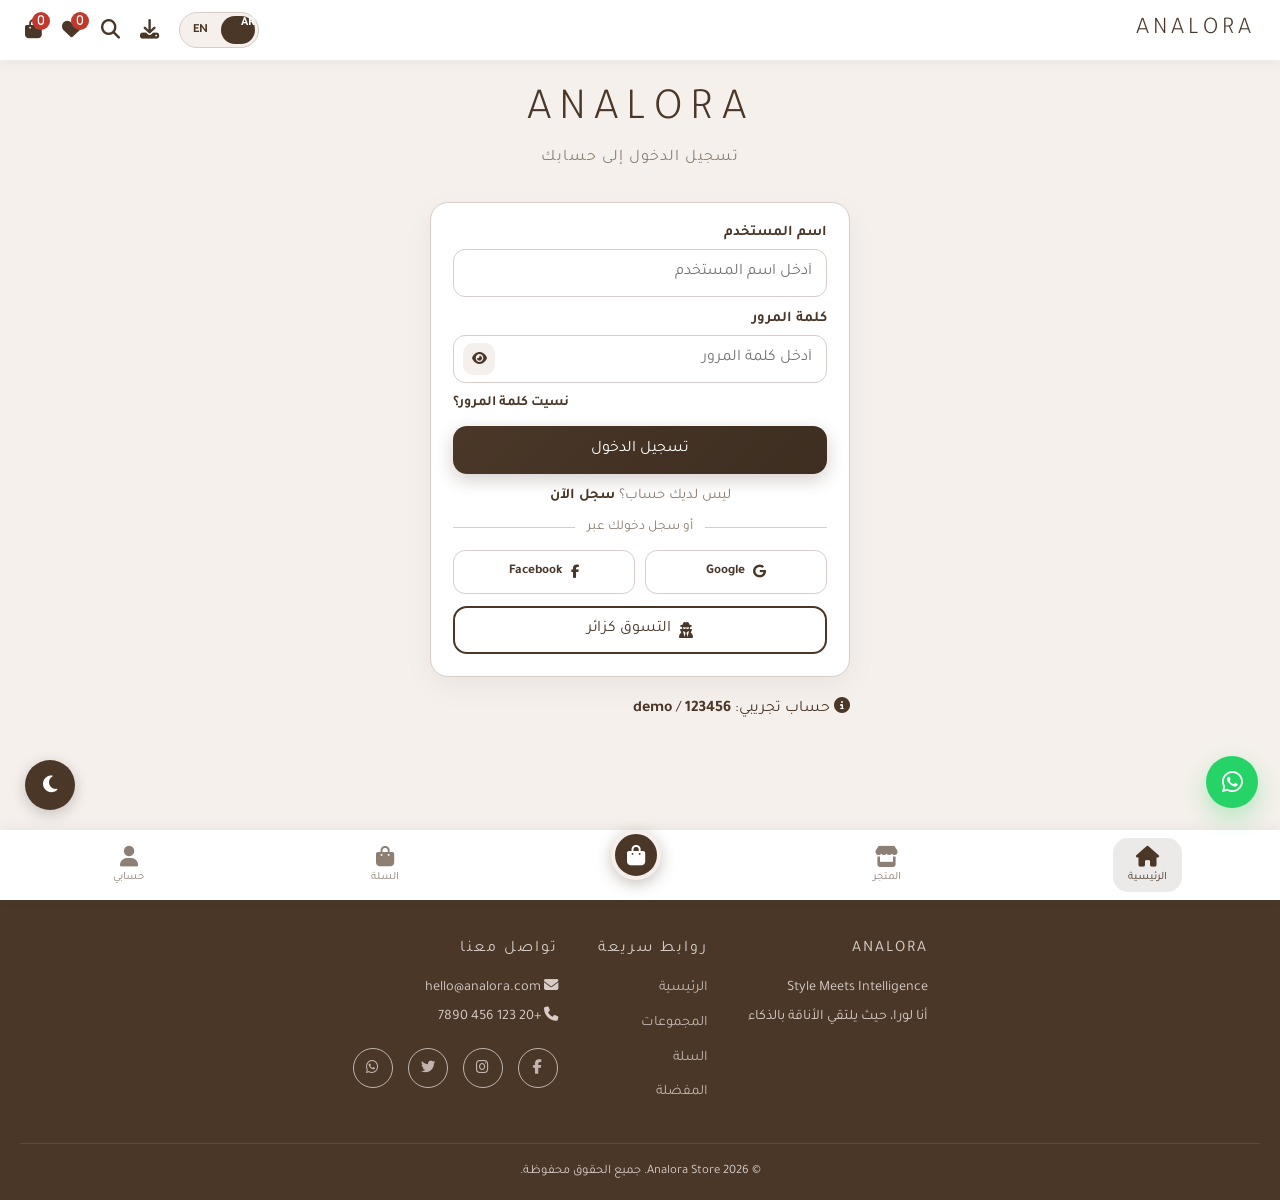
==== commit d226858f: "sync" ====
--- a/index.html
+++ b/index.html
@@ -8,6 +8,12 @@
     <meta name="description" content="متجر انالورا - حيث يلتقي الأناقة بالذكاء">
     <meta name="keywords" content="ملابس، أزياء، نسائي، رجالي، متجر أونلاين">
     <title>Analora Store - متجر انالورا</title>
+    <link rel="manifest" href="manifest.webmanifest">
+    <meta name="theme-color" content="#4a3728">
+    <meta name="mobile-web-app-capable" content="yes">
+    <meta name="apple-mobile-web-app-capable" content="yes">
+    <meta name="apple-mobile-web-app-status-bar-style" content="black-translucent">
+    <link rel="apple-touch-icon" href="icon.svg">
     <link rel="stylesheet" href="https://cdnjs.cloudflare.com/ajax/libs/font-awesome/6.5.1/css/all.min.css">
     <link href="https://fonts.googleapis.com/css2?family=Tajawal:wght@300;400;500;700;800;900&display=swap" rel="stylesheet">
     <link rel="stylesheet" href="css/variables.css">
@@ -116,15 +122,23 @@
             align-items: center;
         }
 
-        .header-icons i {
+        .header-icons i,
+        .install-btn {
             font-size: 1.2rem;
             cursor: pointer;
             color: var(--main-brown);
             transition: 0.3s;
             position: relative;
-        }
-
-        .header-icons i:hover {
+            background: transparent;
+            border: none;
+            display: inline-flex;
+            align-items: center;
+            justify-content: center;
+            padding: 0;
+        }
+
+        .header-icons i:hover,
+        .install-btn:hover {
             color: var(--light-brown);
             transform: scale(1.1);
         }
@@ -2944,6 +2958,9 @@
                 <button type="button" data-lang="ar" onclick="setLanguageInstant('ar')">AR</button>
                 <button type="button" data-lang="en" onclick="setLanguageInstant('en')">EN</button>
             </div>
+            <button id="install-btn" class="install-btn" hidden title="تثبيت التطبيق">
+                <i class="fas fa-download"></i>
+            </button>
             <i class="fas fa-search" onclick="toggleSearch()" title="بحث"></i>
             <i class="fas fa-heart" onclick="showPage('wishlist-page')" title="قائمة المفضلة">
                 <span class="wish-count" id="wish-count">0</span>
@@ -6352,17 +6369,55 @@
     // Register Service Worker for PWA
     if ('serviceWorker' in navigator) {
         navigator.serviceWorker.register('service-worker.js')
-            .then(function (reg) { console.log('SW registered:', reg.scope); })
+            .then(function (reg) {
+                console.log('SW registered:', reg.scope);
+                if (reg.waiting) {
+                    showToast('🔄 تحديث جديد جاهز. أعد فتح التطبيق.');
+                }
+                reg.addEventListener('updatefound', () => {
+                    const newWorker = reg.installing;
+                    if (newWorker) {
+                        newWorker.addEventListener('statechange', () => {
+                            if (newWorker.state === 'installed' && navigator.serviceWorker.controller) {
+                                showToast('🔄 تحديث جديد جاهز. أعد فتح التطبيق.');
+                            }
+                        });
+                    }
+                });
+            })
             .catch(function (err) { console.log('SW registration failed:', err); });
     }
 
     // Register PWA install prompt
     let deferredPrompt;
+    const installBtn = document.getElementById('install-btn');
+
     window.addEventListener('beforeinstallprompt', (e) => {
         e.preventDefault();
         deferredPrompt = e;
-        console.log('PWA install available');
+        if (installBtn) {
+            installBtn.hidden = false;
+            installBtn.addEventListener('click', async () => {
+                if (!deferredPrompt) return;
+                deferredPrompt.prompt();
+                const choiceResult = await deferredPrompt.userChoice;
+                if (choiceResult.outcome === 'accepted') {
+                    showToast('🎉 تم تثبيت التطبيق');
+                } else {
+                    showToast('❌ تم إلغاء التثبيت');
+                }
+                installBtn.hidden = true;
+                deferredPrompt = null;
+            }, { once: true });
+        }
+        showToast('✅ التطبيق جاهز للتثبيت');
     });
+
+    if (navigator.serviceWorker && navigator.serviceWorker.controller) {
+        navigator.serviceWorker.addEventListener('controllerchange', () => {
+            showToast('🔄 تم تحديث التطبيق. أعد فتحه للحصول على النسخة الأحدث');
+        });
+    }
 
     // Apply language on load
     if (appSettings.language === 'en') {
